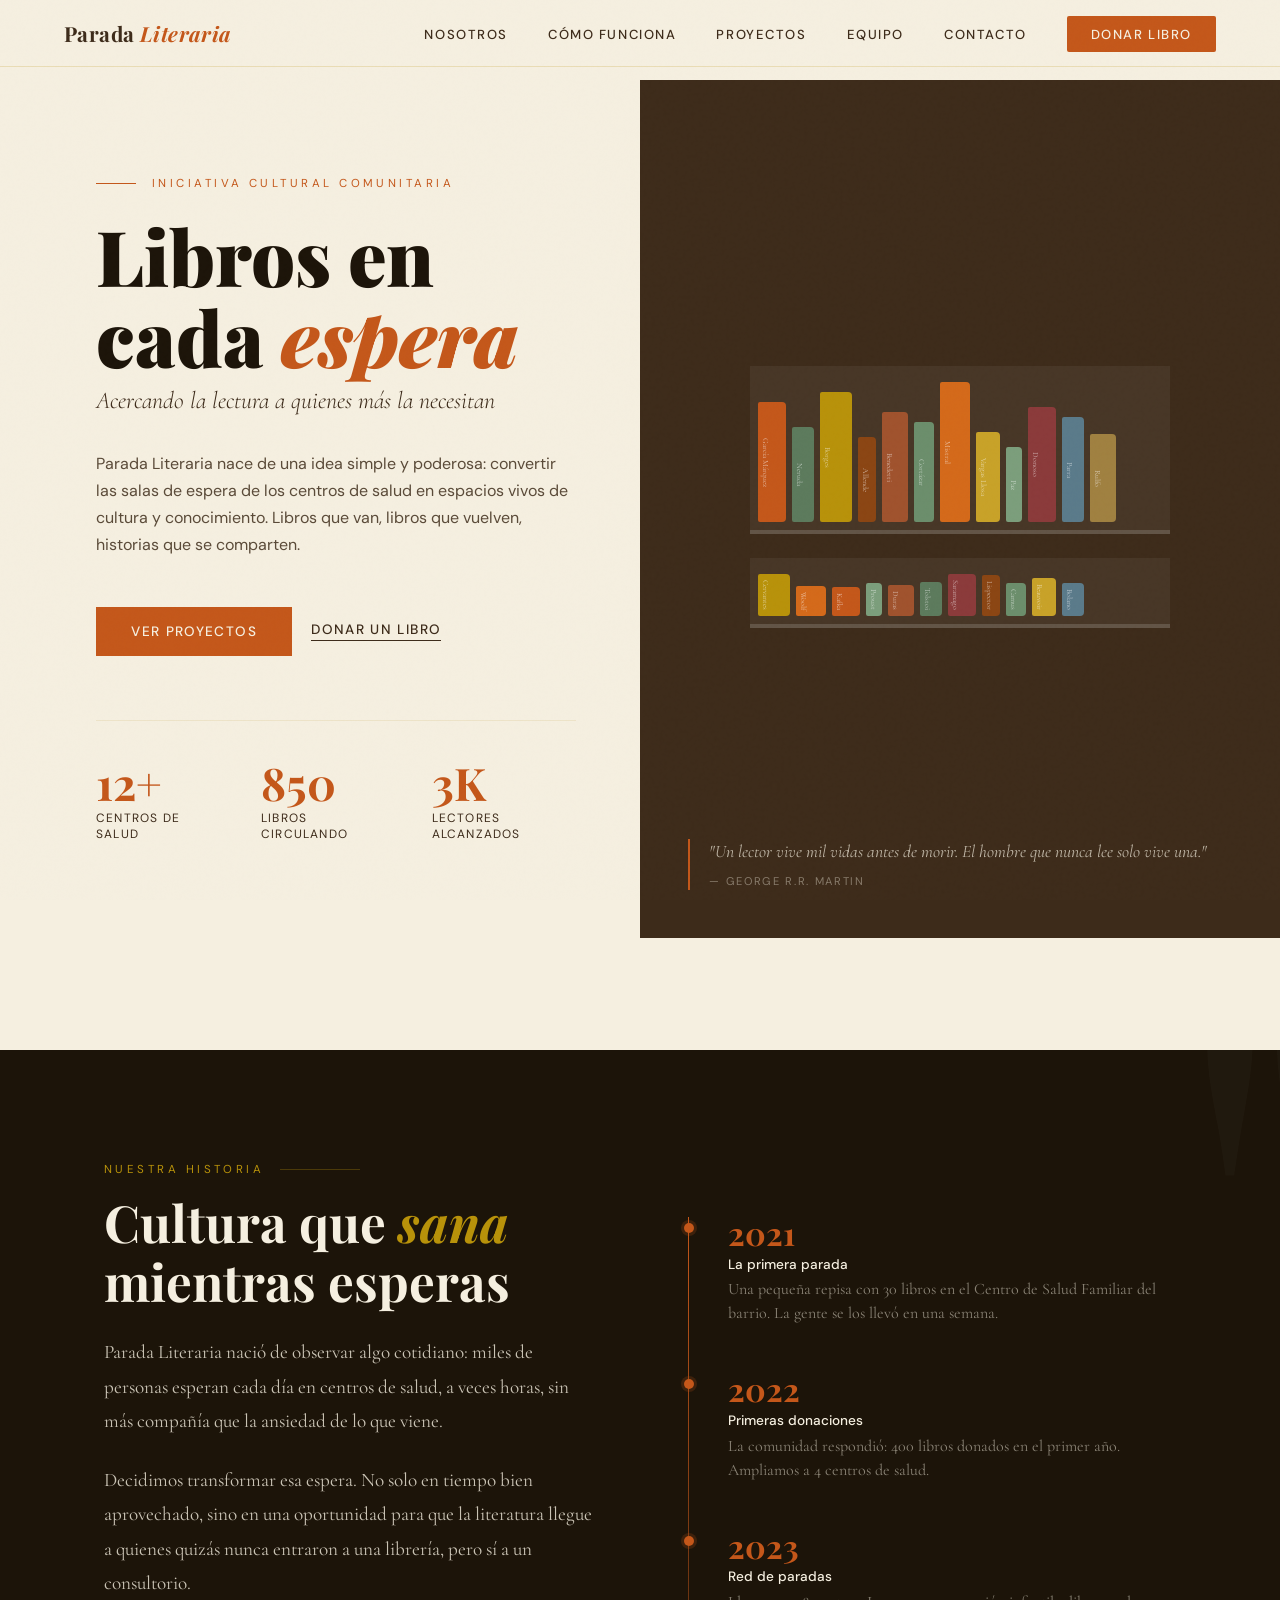
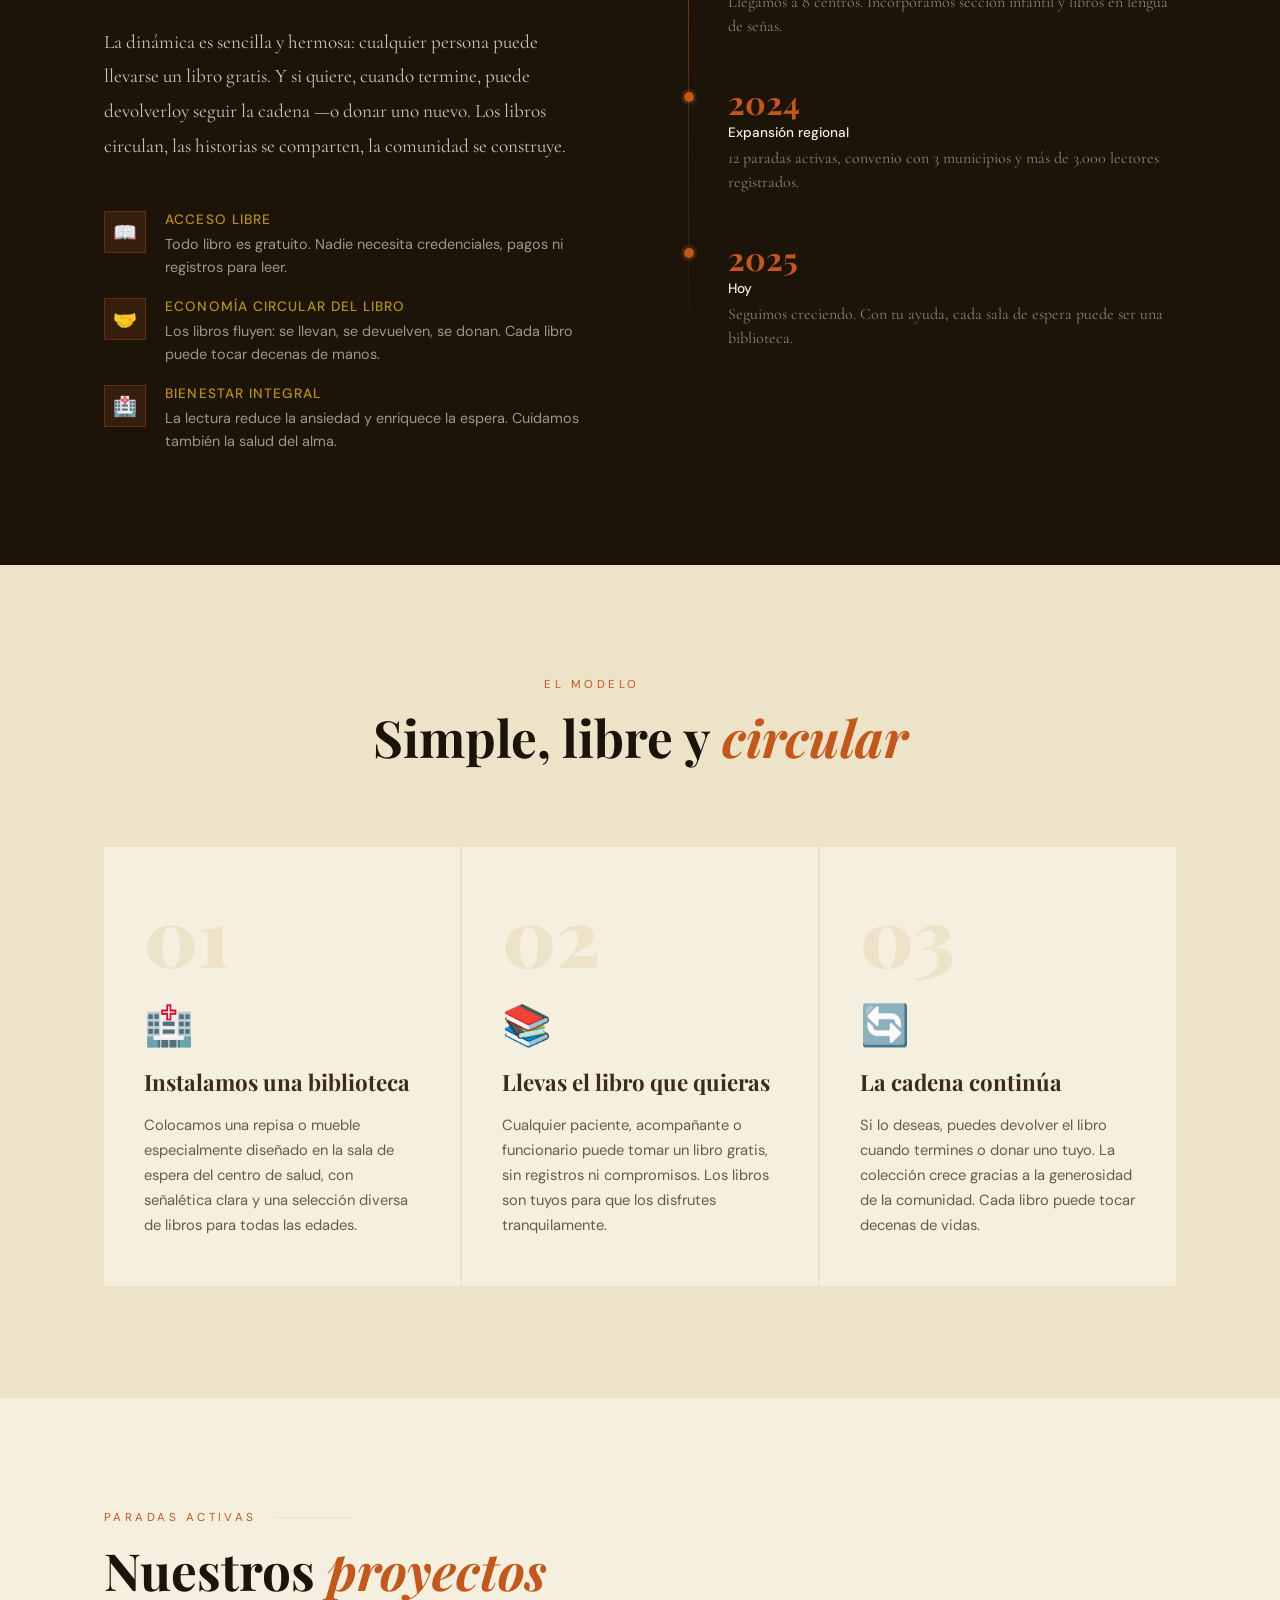
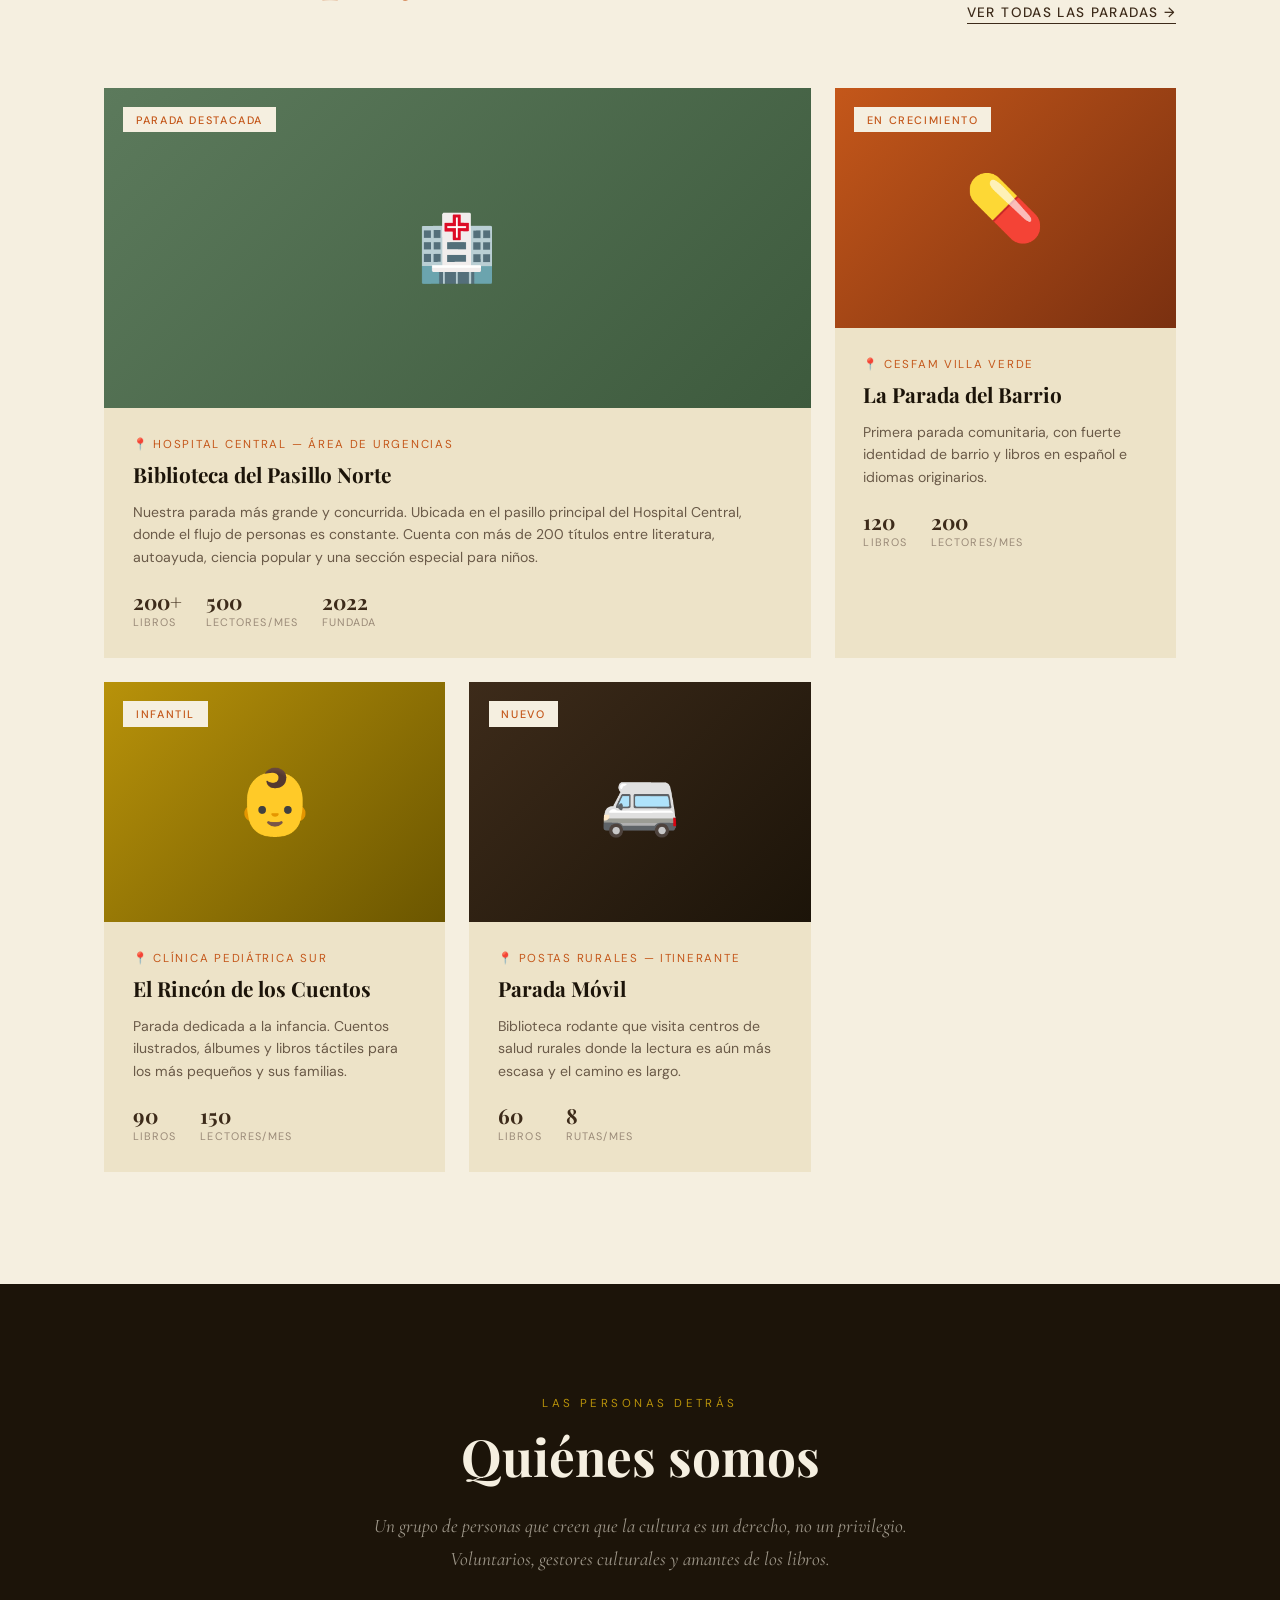
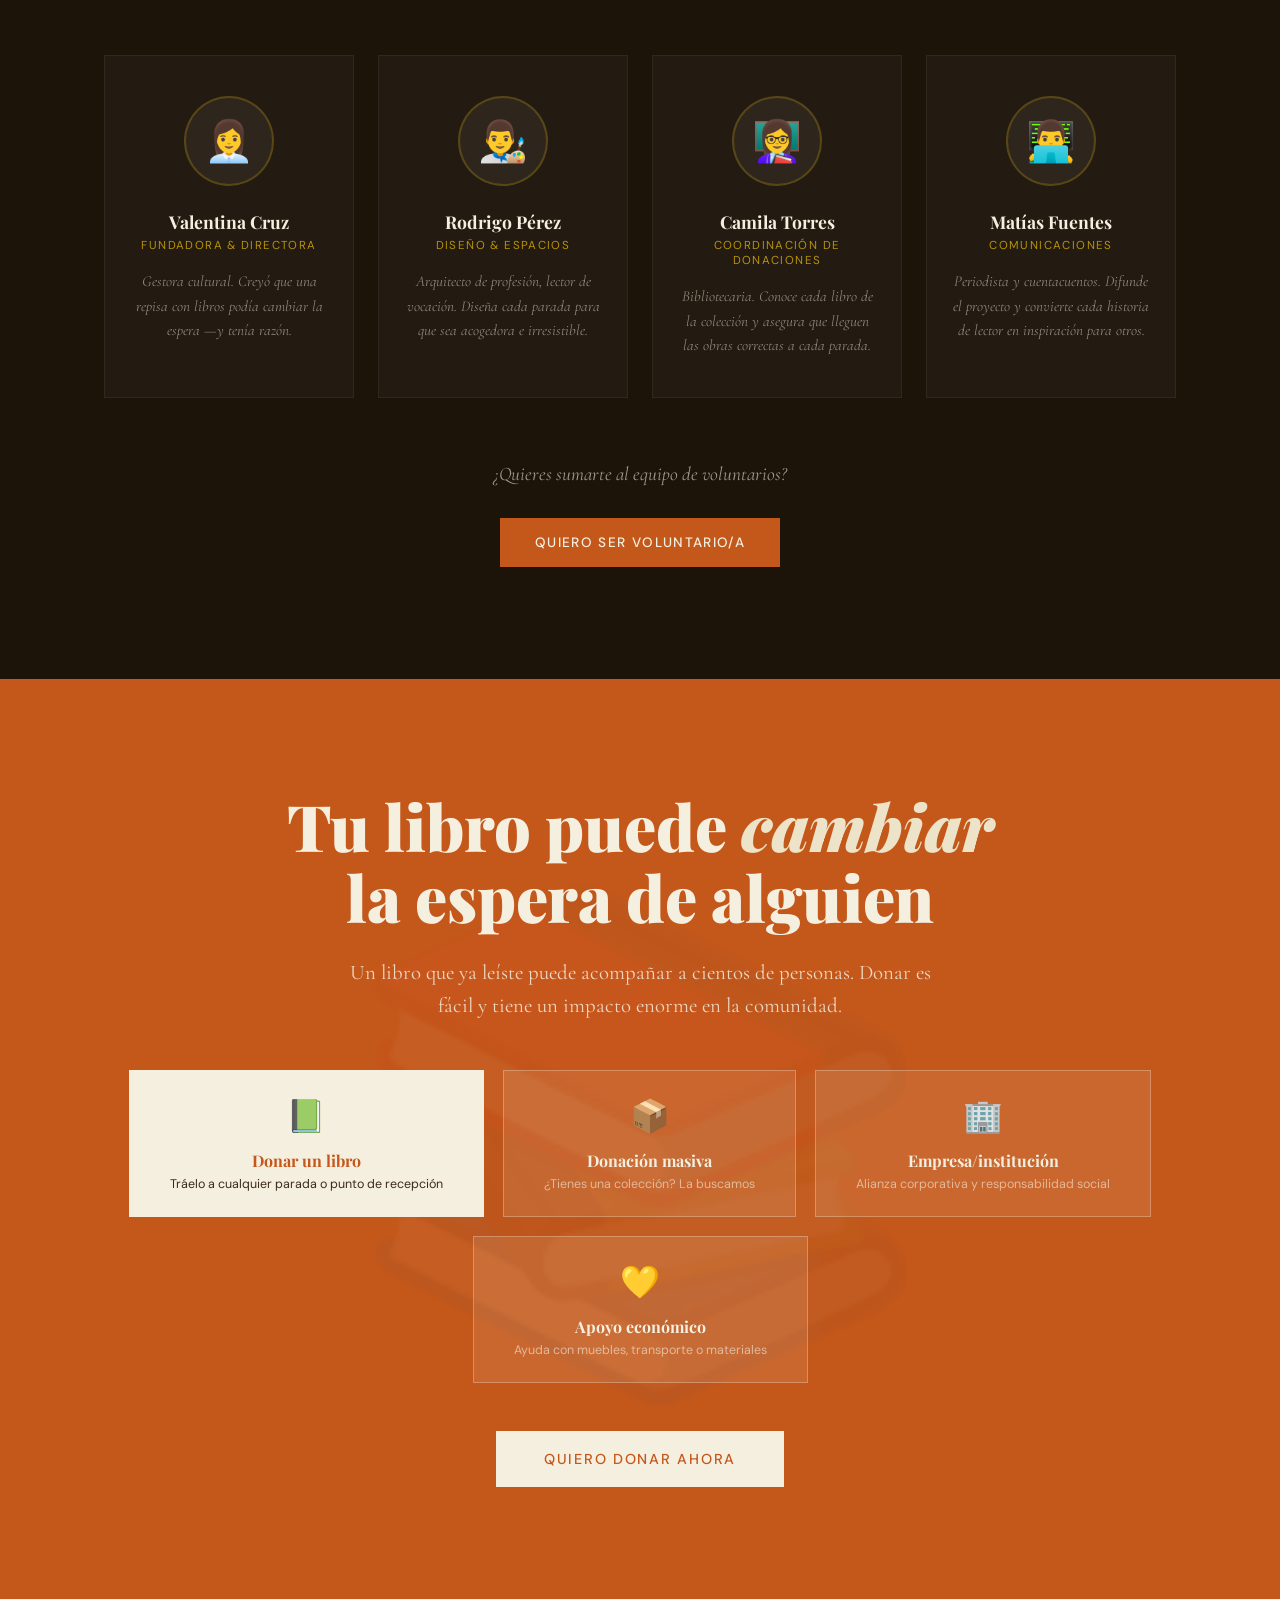
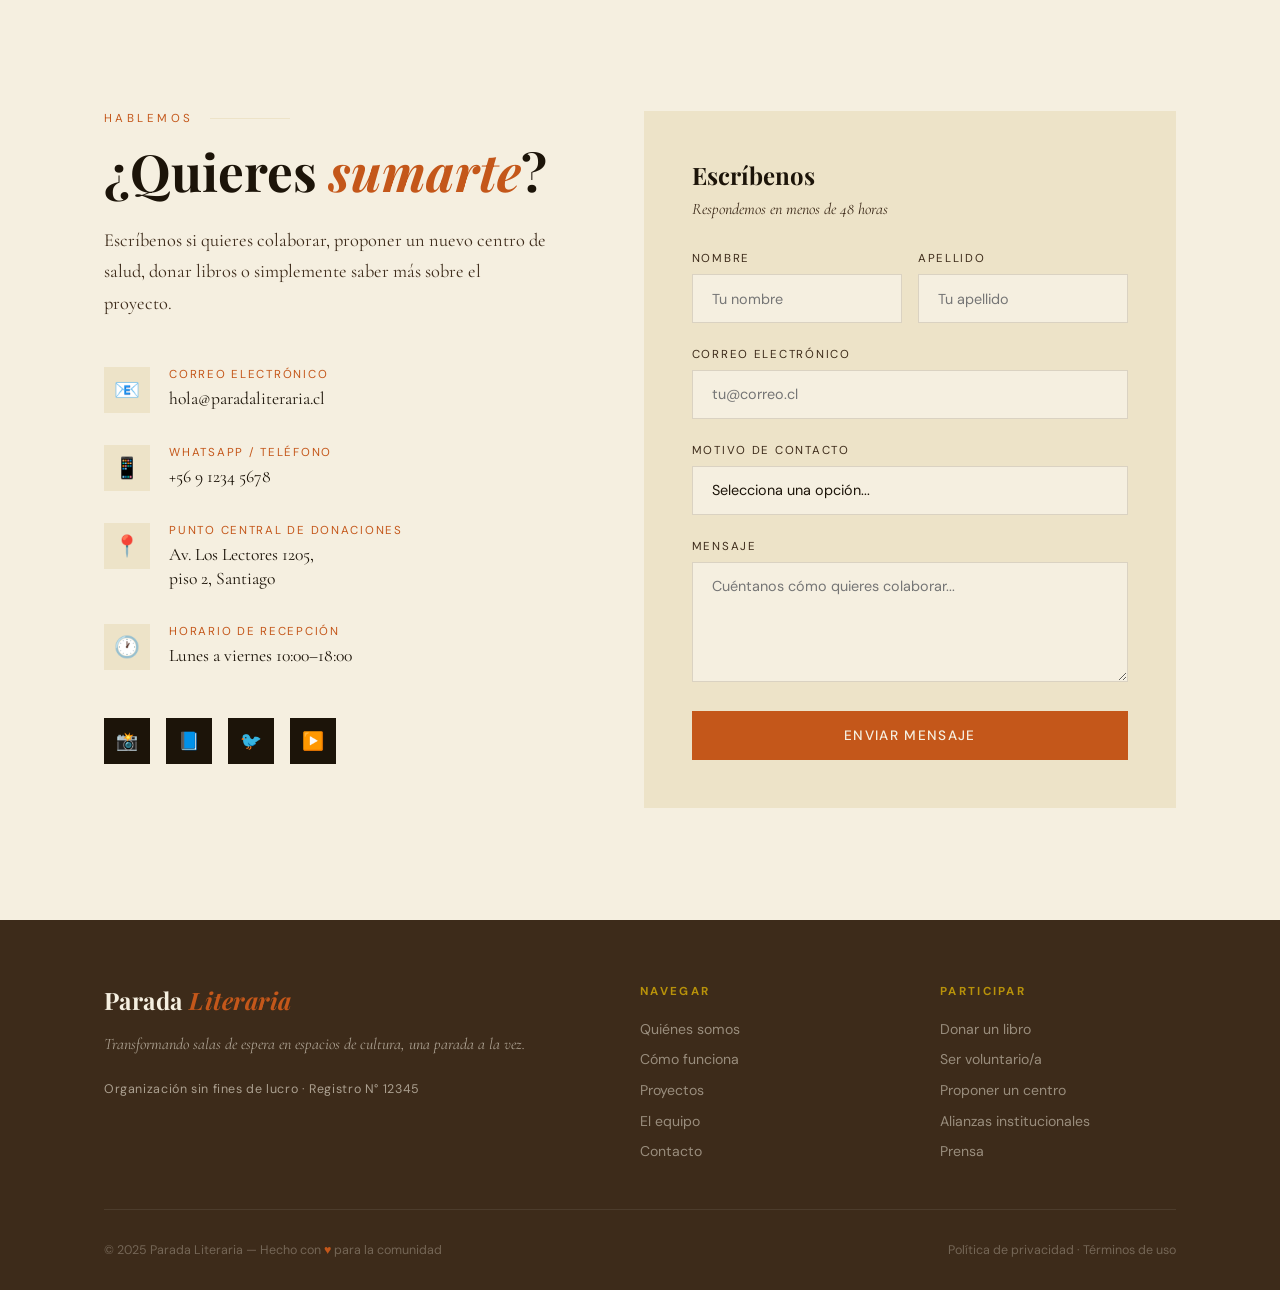
==== index.html @ a65ee432 "Subiendo mi página web" ====
<!DOCTYPE html>
<html lang="es">
<head>
<meta charset="UTF-8">
<meta name="viewport" content="width=device-width, initial-scale=1.0">
<title>Parada Literaria — Bibliotecas en Centros de Salud</title>
<link rel="preconnect" href="https://fonts.googleapis.com">
<link href="https://fonts.googleapis.com/css2?family=Playfair+Display:ital,wght@0,400;0,700;0,900;1,400;1,700&family=Cormorant+Garamond:ital,wght@0,300;0,400;0,600;1,300;1,400&family=DM+Sans:wght@300;400;500&display=swap" rel="stylesheet">
<style>
  :root {
    --cream: #F5EFE0;
    --parchment: #EDE3C8;
    --ink: #1C1409;
    --bark: #3D2B1A;
    --terracotta: #C4571A;
    --sage: #5C7A5C;
    --gold: #B8920A;
    --rust: #A0390F;
    --light-sage: #E8F0E8;
  }

  * { margin: 0; padding: 0; box-sizing: border-box; }

  html { scroll-behavior: smooth; }

  body {
    background: var(--cream);
    color: var(--ink);
    font-family: 'DM Sans', sans-serif;
    overflow-x: hidden;
  }

  /* ─── NOISE TEXTURE OVERLAY ─── */
  body::before {
    content: '';
    position: fixed;
    inset: 0;
    background-image: url("data:image/svg+xml,%3Csvg viewBox='0 0 256 256' xmlns='http://www.w3.org/2000/svg'%3E%3Cfilter id='noise'%3E%3CfeTurbulence type='fractalNoise' baseFrequency='0.9' numOctaves='4' stitchTiles='stitch'/%3E%3C/filter%3E%3Crect width='100%25' height='100%25' filter='url(%23noise)' opacity='0.04'/%3E%3C/svg%3E");
    pointer-events: none;
    z-index: 9999;
    opacity: 0.4;
  }

  /* ─── NAV ─── */
  nav {
    position: fixed;
    top: 0; left: 0; right: 0;
    z-index: 100;
    display: flex;
    justify-content: space-between;
    align-items: center;
    padding: 1.2rem 4rem;
    background: rgba(245, 239, 224, 0.92);
    backdrop-filter: blur(12px);
    border-bottom: 1px solid rgba(184, 146, 10, 0.2);
  }

  .nav-logo {
    font-family: 'Playfair Display', serif;
    font-size: 1.3rem;
    font-weight: 700;
    color: var(--bark);
    letter-spacing: 0.02em;
  }

  .nav-logo span {
    color: var(--terracotta);
    font-style: italic;
  }

  .nav-links {
    display: flex;
    gap: 2.5rem;
    list-style: none;
  }

  .nav-links a {
    font-family: 'DM Sans', sans-serif;
    font-size: 0.82rem;
    font-weight: 500;
    letter-spacing: 0.12em;
    text-transform: uppercase;
    color: var(--bark);
    text-decoration: none;
    transition: color 0.3s;
  }

  .nav-links a:hover { color: var(--terracotta); }

  .nav-cta {
    background: var(--terracotta);
    color: var(--cream) !important;
    padding: 0.6rem 1.5rem;
    border-radius: 2px;
    transition: background 0.3s !important;
  }

  .nav-cta:hover { background: var(--rust) !important; color: var(--cream) !important; }

  /* ─── HERO ─── */
  #hero {
    min-height: 100vh;
    display: grid;
    grid-template-columns: 1fr 1fr;
    padding-top: 80px;
    overflow: hidden;
  }

  .hero-left {
    display: flex;
    flex-direction: column;
    justify-content: center;
    padding: 6rem 4rem 6rem 6rem;
    position: relative;
  }

  .hero-eyebrow {
    font-family: 'DM Sans', sans-serif;
    font-size: 0.72rem;
    letter-spacing: 0.3em;
    text-transform: uppercase;
    color: var(--terracotta);
    margin-bottom: 1.5rem;
    display: flex;
    align-items: center;
    gap: 1rem;
  }

  .hero-eyebrow::before {
    content: '';
    width: 40px;
    height: 1px;
    background: var(--terracotta);
  }

  .hero-title {
    font-family: 'Playfair Display', serif;
    font-size: clamp(3.5rem, 6vw, 5.5rem);
    line-height: 1.05;
    font-weight: 900;
    color: var(--ink);
    margin-bottom: 0.5rem;
  }

  .hero-title em {
    font-style: italic;
    color: var(--terracotta);
  }

  .hero-subtitle {
    font-family: 'Cormorant Garamond', serif;
    font-size: 1.5rem;
    font-weight: 300;
    font-style: italic;
    color: var(--bark);
    margin-bottom: 2rem;
    line-height: 1.4;
  }

  .hero-desc {
    font-family: 'DM Sans', sans-serif;
    font-size: 1rem;
    line-height: 1.7;
    color: #5a4a38;
    max-width: 480px;
    margin-bottom: 3rem;
  }

  .hero-actions {
    display: flex;
    gap: 1.2rem;
    align-items: center;
  }

  .btn-primary {
    background: var(--terracotta);
    color: var(--cream);
    padding: 1rem 2.2rem;
    font-family: 'DM Sans', sans-serif;
    font-size: 0.85rem;
    font-weight: 500;
    letter-spacing: 0.1em;
    text-transform: uppercase;
    text-decoration: none;
    border: none;
    cursor: pointer;
    transition: all 0.3s;
    display: inline-block;
  }

  .btn-primary:hover {
    background: var(--rust);
    transform: translateY(-2px);
    box-shadow: 0 8px 24px rgba(160, 57, 15, 0.3);
  }

  .btn-secondary {
    color: var(--bark);
    font-family: 'DM Sans', sans-serif;
    font-size: 0.85rem;
    font-weight: 500;
    letter-spacing: 0.1em;
    text-transform: uppercase;
    text-decoration: none;
    border-bottom: 1px solid var(--bark);
    padding-bottom: 2px;
    transition: color 0.3s, border-color 0.3s;
  }

  .btn-secondary:hover { color: var(--terracotta); border-color: var(--terracotta); }

  .hero-stats {
    display: flex;
    gap: 3rem;
    margin-top: 4rem;
    padding-top: 2.5rem;
    border-top: 1px solid var(--parchment);
  }

  .stat-item { text-align: left; }

  .stat-number {
    font-family: 'Playfair Display', serif;
    font-size: 2.8rem;
    font-weight: 700;
    color: var(--terracotta);
    line-height: 1;
  }

  .stat-label {
    font-family: 'DM Sans', sans-serif;
    font-size: 0.75rem;
    letter-spacing: 0.1em;
    text-transform: uppercase;
    color: var(--bark);
    margin-top: 0.3rem;
  }

  .hero-right {
    background: var(--bark);
    position: relative;
    overflow: hidden;
    display: flex;
    align-items: center;
    justify-content: center;
  }

  .hero-visual {
    position: relative;
    width: 100%;
    height: 100%;
    display: flex;
    align-items: center;
    justify-content: center;
  }

  /* Decorative bookshelf illustration */
  .bookshelf-art {
    width: 80%;
    max-width: 420px;
    position: relative;
  }

  .shelf {
    background: rgba(255,255,255,0.05);
    border-bottom: 4px solid rgba(255,255,255,0.15);
    padding: 1rem 0.5rem 0.5rem;
    display: flex;
    gap: 6px;
    margin-bottom: 1.5rem;
    align-items: flex-end;
  }

  .book {
    border-radius: 2px 4px 4px 2px;
    display: flex;
    align-items: flex-end;
    justify-content: center;
    font-family: 'Cormorant Garamond', serif;
    font-size: 0.5rem;
    color: rgba(255,255,255,0.6);
    writing-mode: vertical-rl;
    text-orientation: mixed;
    padding: 6px 3px;
    cursor: default;
    transition: transform 0.3s;
  }

  .book:hover { transform: translateY(-8px); }

  .book.b1 { width: 28px; height: 120px; background: #C4571A; }
  .book.b2 { width: 22px; height: 95px; background: #5C7A5C; }
  .book.b3 { width: 32px; height: 130px; background: #B8920A; }
  .book.b4 { width: 18px; height: 85px; background: #8B4513; }
  .book.b5 { width: 26px; height: 110px; background: #A0522D; }
  .book.b6 { width: 20px; height: 100px; background: #6B8E6B; }
  .book.b7 { width: 30px; height: 140px; background: #D4691A; }
  .book.b8 { width: 24px; height: 90px; background: #C8A228; }
  .book.b9 { width: 16px; height: 75px; background: #7B9E7B; }
  .book.b10 { width: 28px; height: 115px; background: #8B3A3A; }
  .book.b11 { width: 22px; height: 105px; background: #5A7A8A; }
  .book.b12 { width: 26px; height: 88px; background: #A08040; }

  .shelf2 .book { height: calc(var(--h) * 0.85); }

  .hero-quote {
    position: absolute;
    bottom: 3rem;
    left: 3rem;
    right: 3rem;
    font-family: 'Cormorant Garamond', serif;
    font-size: 1.1rem;
    font-style: italic;
    color: rgba(245, 239, 224, 0.7);
    line-height: 1.5;
    border-left: 2px solid var(--terracotta);
    padding-left: 1.2rem;
  }

  .hero-quote cite {
    display: block;
    font-style: normal;
    font-family: 'DM Sans', sans-serif;
    font-size: 0.7rem;
    letter-spacing: 0.15em;
    text-transform: uppercase;
    color: rgba(245, 239, 224, 0.4);
    margin-top: 0.5rem;
  }

  /* ─── SECTION COMMON ─── */
  section { padding: 7rem 0; }

  .container {
    max-width: 1200px;
    margin: 0 auto;
    padding: 0 4rem;
  }

  .section-eyebrow {
    font-family: 'DM Sans', sans-serif;
    font-size: 0.72rem;
    letter-spacing: 0.3em;
    text-transform: uppercase;
    color: var(--terracotta);
    margin-bottom: 1rem;
    display: flex;
    align-items: center;
    gap: 1rem;
  }

  .section-eyebrow::after {
    content: '';
    flex: 1;
    height: 1px;
    background: var(--parchment);
    max-width: 80px;
  }

  .section-title {
    font-family: 'Playfair Display', serif;
    font-size: clamp(2.2rem, 4vw, 3.5rem);
    font-weight: 700;
    line-height: 1.15;
    color: var(--ink);
    margin-bottom: 1.5rem;
  }

  .section-title em { font-style: italic; color: var(--terracotta); }

  /* ─── ABOUT ─── */
  #nosotros {
    background: var(--ink);
    color: var(--cream);
    position: relative;
    overflow: hidden;
  }

  #nosotros::before {
    content: '"';
    font-family: 'Playfair Display', serif;
    font-size: 40rem;
    color: rgba(255,255,255,0.02);
    position: absolute;
    top: -10rem;
    right: -5rem;
    line-height: 1;
    pointer-events: none;
  }

  .about-grid {
    display: grid;
    grid-template-columns: 1fr 1fr;
    gap: 6rem;
    align-items: center;
  }

  .about-text .section-eyebrow { color: var(--gold); }
  .about-text .section-eyebrow::after { background: rgba(184,146,10,0.3); }

  .about-text .section-title { color: var(--cream); }
  .about-text .section-title em { color: var(--gold); }

  .about-body {
    font-family: 'Cormorant Garamond', serif;
    font-size: 1.2rem;
    line-height: 1.8;
    color: rgba(245, 239, 224, 0.8);
    margin-bottom: 1.5rem;
  }

  .about-values {
    margin-top: 3rem;
    display: flex;
    flex-direction: column;
    gap: 1.2rem;
  }

  .value-item {
    display: flex;
    align-items: flex-start;
    gap: 1.2rem;
  }

  .value-icon {
    width: 42px;
    height: 42px;
    background: rgba(196, 87, 26, 0.15);
    border: 1px solid rgba(196, 87, 26, 0.3);
    display: flex;
    align-items: center;
    justify-content: center;
    flex-shrink: 0;
    font-size: 1.2rem;
  }

  .value-text strong {
    display: block;
    font-family: 'DM Sans', sans-serif;
    font-size: 0.85rem;
    font-weight: 500;
    letter-spacing: 0.08em;
    text-transform: uppercase;
    color: var(--gold);
    margin-bottom: 0.3rem;
  }

  .value-text p {
    font-family: 'DM Sans', sans-serif;
    font-size: 0.9rem;
    line-height: 1.6;
    color: rgba(245, 239, 224, 0.6);
  }

  .about-visual {
    position: relative;
  }

  .timeline {
    position: relative;
    padding-left: 2.5rem;
  }

  .timeline::before {
    content: '';
    position: absolute;
    left: 0;
    top: 0;
    bottom: 0;
    width: 1px;
    background: linear-gradient(to bottom, var(--terracotta), transparent);
  }

  .timeline-item {
    position: relative;
    margin-bottom: 3rem;
    opacity: 0;
    transform: translateX(20px);
    animation: slideIn 0.6s forwards;
  }

  .timeline-item:nth-child(1) { animation-delay: 0.1s; }
  .timeline-item:nth-child(2) { animation-delay: 0.3s; }
  .timeline-item:nth-child(3) { animation-delay: 0.5s; }
  .timeline-item:nth-child(4) { animation-delay: 0.7s; }

  @keyframes slideIn {
    to { opacity: 1; transform: translateX(0); }
  }

  .timeline-item::before {
    content: '';
    position: absolute;
    left: -2.75rem;
    top: 6px;
    width: 10px;
    height: 10px;
    background: var(--terracotta);
    border-radius: 50%;
    box-shadow: 0 0 0 3px rgba(196, 87, 26, 0.2);
  }

  .timeline-year {
    font-family: 'Playfair Display', serif;
    font-size: 2rem;
    font-weight: 700;
    color: var(--terracotta);
    line-height: 1;
    margin-bottom: 0.4rem;
  }

  .timeline-event {
    font-family: 'DM Sans', sans-serif;
    font-size: 0.85rem;
    font-weight: 500;
    color: var(--cream);
    margin-bottom: 0.3rem;
  }

  .timeline-desc {
    font-family: 'Cormorant Garamond', serif;
    font-size: 1rem;
    color: rgba(245, 239, 224, 0.5);
    line-height: 1.5;
  }

  /* ─── COMO FUNCIONA ─── */
  #como-funciona {
    background: var(--parchment);
  }

  .how-header {
    text-align: center;
    margin-bottom: 5rem;
  }

  .how-grid {
    display: grid;
    grid-template-columns: repeat(3, 1fr);
    gap: 2px;
  }

  .how-card {
    background: var(--cream);
    padding: 3rem 2.5rem;
    position: relative;
    overflow: hidden;
    transition: transform 0.3s, box-shadow 0.3s;
  }

  .how-card:hover {
    transform: translateY(-6px);
    box-shadow: 0 20px 48px rgba(28, 20, 9, 0.12);
    z-index: 1;
  }

  .how-card::before {
    content: '';
    position: absolute;
    top: 0; left: 0; right: 0;
    height: 3px;
    background: var(--terracotta);
    transform: scaleX(0);
    transition: transform 0.3s;
  }

  .how-card:hover::before { transform: scaleX(1); }

  .how-number {
    font-family: 'Playfair Display', serif;
    font-size: 5rem;
    font-weight: 900;
    color: var(--parchment);
    line-height: 1;
    margin-bottom: 1.5rem;
  }

  .how-icon {
    font-size: 2.5rem;
    margin-bottom: 1rem;
  }

  .how-title {
    font-family: 'Playfair Display', serif;
    font-size: 1.4rem;
    font-weight: 700;
    color: var(--bark);
    margin-bottom: 1rem;
  }

  .how-desc {
    font-family: 'DM Sans', sans-serif;
    font-size: 0.92rem;
    line-height: 1.7;
    color: #6a5a48;
  }

  /* ─── PROYECTOS ─── */
  #proyectos {
    background: var(--cream);
  }

  .projects-header {
    display: flex;
    justify-content: space-between;
    align-items: flex-end;
    margin-bottom: 4rem;
  }

  .projects-grid {
    display: grid;
    grid-template-columns: repeat(3, 1fr);
    gap: 1.5rem;
  }

  .project-card {
    background: var(--parchment);
    overflow: hidden;
    position: relative;
    transition: transform 0.3s;
  }

  .project-card:hover { transform: translateY(-4px); }

  .project-card.featured {
    grid-column: span 2;
  }

  .project-img {
    height: 240px;
    position: relative;
    overflow: hidden;
    display: flex;
    align-items: center;
    justify-content: center;
    font-size: 4rem;
  }

  .project-card.featured .project-img { height: 320px; }

  .project-img.img-hospital { background: linear-gradient(135deg, #5C7A5C 0%, #3D5A3D 100%); }
  .project-img.img-clinic { background: linear-gradient(135deg, #C4571A 0%, #7A3010 100%); }
  .project-img.img-pediatric { background: linear-gradient(135deg, #B8920A 0%, #6B5600 100%); }
  .project-img.img-mobile { background: linear-gradient(135deg, #3D2B1A 0%, #1C1409 100%); }

  .project-badge {
    position: absolute;
    top: 1.2rem;
    left: 1.2rem;
    background: var(--cream);
    color: var(--terracotta);
    font-family: 'DM Sans', sans-serif;
    font-size: 0.68rem;
    font-weight: 500;
    letter-spacing: 0.15em;
    text-transform: uppercase;
    padding: 0.35rem 0.8rem;
  }

  .project-body {
    padding: 1.8rem;
  }

  .project-location {
    font-family: 'DM Sans', sans-serif;
    font-size: 0.72rem;
    letter-spacing: 0.15em;
    text-transform: uppercase;
    color: var(--terracotta);
    margin-bottom: 0.5rem;
  }

  .project-name {
    font-family: 'Playfair Display', serif;
    font-size: 1.3rem;
    font-weight: 700;
    color: var(--ink);
    margin-bottom: 0.8rem;
  }

  .project-desc {
    font-family: 'DM Sans', sans-serif;
    font-size: 0.88rem;
    line-height: 1.6;
    color: #6a5a48;
    margin-bottom: 1.2rem;
  }

  .project-meta {
    display: flex;
    gap: 1.5rem;
  }

  .meta-item {
    text-align: left;
  }

  .meta-value {
    font-family: 'Playfair Display', serif;
    font-size: 1.3rem;
    font-weight: 700;
    color: var(--bark);
  }

  .meta-label {
    font-family: 'DM Sans', sans-serif;
    font-size: 0.68rem;
    letter-spacing: 0.1em;
    text-transform: uppercase;
    color: #9a8a78;
  }

  /* ─── EQUIPO ─── */
  #equipo {
    background: var(--ink);
    color: var(--cream);
  }

  .team-header {
    text-align: center;
    margin-bottom: 5rem;
  }

  .team-header .section-title { color: var(--cream); }
  .team-header .section-eyebrow { color: var(--gold); justify-content: center; }
  .team-header .section-eyebrow::after { display: none; }

  .team-grid {
    display: grid;
    grid-template-columns: repeat(4, 1fr);
    gap: 1.5rem;
  }

  .team-card {
    text-align: center;
    padding: 2.5rem 1.5rem;
    background: rgba(255,255,255,0.03);
    border: 1px solid rgba(255,255,255,0.06);
    transition: all 0.3s;
    position: relative;
    overflow: hidden;
  }

  .team-card:hover {
    background: rgba(196, 87, 26, 0.08);
    border-color: rgba(196, 87, 26, 0.3);
    transform: translateY(-4px);
  }

  .team-avatar {
    width: 90px;
    height: 90px;
    border-radius: 50%;
    margin: 0 auto 1.5rem;
    display: flex;
    align-items: center;
    justify-content: center;
    font-size: 2.5rem;
    background: rgba(255,255,255,0.05);
    border: 2px solid rgba(184, 146, 10, 0.3);
  }

  .team-name {
    font-family: 'Playfair Display', serif;
    font-size: 1.1rem;
    font-weight: 700;
    color: var(--cream);
    margin-bottom: 0.3rem;
  }

  .team-role {
    font-family: 'DM Sans', sans-serif;
    font-size: 0.72rem;
    letter-spacing: 0.12em;
    text-transform: uppercase;
    color: var(--gold);
    margin-bottom: 1rem;
  }

  .team-bio {
    font-family: 'Cormorant Garamond', serif;
    font-size: 0.95rem;
    line-height: 1.6;
    color: rgba(245, 239, 224, 0.5);
    font-style: italic;
  }

  /* ─── DONAR ─── */
  #donar {
    background: var(--terracotta);
    color: var(--cream);
    text-align: center;
    position: relative;
    overflow: hidden;
  }

  #donar::before {
    content: '📚';
    font-size: 30rem;
    position: absolute;
    top: 50%;
    left: 50%;
    transform: translate(-50%, -50%);
    opacity: 0.04;
    pointer-events: none;
  }

  .donate-title {
    font-family: 'Playfair Display', serif;
    font-size: clamp(2.5rem, 5vw, 4.5rem);
    font-weight: 900;
    line-height: 1.1;
    color: var(--cream);
    margin-bottom: 1.5rem;
  }

  .donate-title em { font-style: italic; color: var(--parchment); }

  .donate-desc {
    font-family: 'Cormorant Garamond', serif;
    font-size: 1.3rem;
    color: rgba(245, 239, 224, 0.85);
    max-width: 600px;
    margin: 0 auto 3rem;
    line-height: 1.6;
  }

  .donate-options {
    display: flex;
    gap: 1.2rem;
    justify-content: center;
    flex-wrap: wrap;
    margin-bottom: 3rem;
  }

  .donate-option {
    background: rgba(245, 239, 224, 0.1);
    border: 1px solid rgba(245, 239, 224, 0.3);
    padding: 1.5rem 2.5rem;
    text-align: center;
    cursor: pointer;
    transition: all 0.3s;
    min-width: 160px;
  }

  .donate-option:hover, .donate-option.active {
    background: var(--cream);
    border-color: var(--cream);
  }

  .donate-option:hover .opt-title,
  .donate-option.active .opt-title { color: var(--terracotta); }

  .donate-option:hover .opt-desc,
  .donate-option.active .opt-desc { color: var(--bark); }

  .opt-icon { font-size: 2rem; margin-bottom: 0.8rem; }

  .opt-title {
    font-family: 'Playfair Display', serif;
    font-size: 1rem;
    font-weight: 700;
    color: var(--cream);
    margin-bottom: 0.3rem;
    transition: color 0.3s;
  }

  .opt-desc {
    font-family: 'DM Sans', sans-serif;
    font-size: 0.78rem;
    color: rgba(245, 239, 224, 0.6);
    transition: color 0.3s;
  }

  .btn-donate {
    background: var(--cream);
    color: var(--terracotta);
    padding: 1.2rem 3rem;
    font-family: 'DM Sans', sans-serif;
    font-size: 0.9rem;
    font-weight: 500;
    letter-spacing: 0.12em;
    text-transform: uppercase;
    text-decoration: none;
    display: inline-block;
    transition: all 0.3s;
  }

  .btn-donate:hover {
    background: var(--ink);
    color: var(--cream);
    transform: translateY(-2px);
    box-shadow: 0 8px 30px rgba(28, 20, 9, 0.3);
  }

  /* ─── CONTACTO ─── */
  #contacto {
    background: var(--cream);
  }

  .contact-grid {
    display: grid;
    grid-template-columns: 1fr 1.2fr;
    gap: 6rem;
    align-items: start;
  }

  .contact-info .section-eyebrow { color: var(--terracotta); }

  .contact-item {
    display: flex;
    gap: 1.2rem;
    align-items: flex-start;
    margin-bottom: 2rem;
  }

  .contact-icon {
    width: 46px;
    height: 46px;
    background: var(--parchment);
    display: flex;
    align-items: center;
    justify-content: center;
    font-size: 1.3rem;
    flex-shrink: 0;
  }

  .contact-label {
    font-family: 'DM Sans', sans-serif;
    font-size: 0.72rem;
    letter-spacing: 0.15em;
    text-transform: uppercase;
    color: var(--terracotta);
    margin-bottom: 0.3rem;
  }

  .contact-value {
    font-family: 'Cormorant Garamond', serif;
    font-size: 1.1rem;
    color: var(--ink);
    line-height: 1.4;
  }

  .contact-social {
    display: flex;
    gap: 1rem;
    margin-top: 3rem;
  }

  .social-btn {
    width: 46px;
    height: 46px;
    background: var(--ink);
    color: var(--cream);
    display: flex;
    align-items: center;
    justify-content: center;
    font-size: 1.1rem;
    text-decoration: none;
    transition: background 0.3s;
  }

  .social-btn:hover { background: var(--terracotta); }

  .contact-form {
    background: var(--parchment);
    padding: 3rem;
  }

  .form-title {
    font-family: 'Playfair Display', serif;
    font-size: 1.5rem;
    font-weight: 700;
    color: var(--ink);
    margin-bottom: 0.5rem;
  }

  .form-subtitle {
    font-family: 'Cormorant Garamond', serif;
    font-style: italic;
    font-size: 1rem;
    color: var(--bark);
    margin-bottom: 2rem;
  }

  .form-group {
    margin-bottom: 1.5rem;
  }

  .form-group label {
    display: block;
    font-family: 'DM Sans', sans-serif;
    font-size: 0.72rem;
    letter-spacing: 0.15em;
    text-transform: uppercase;
    color: var(--bark);
    margin-bottom: 0.5rem;
  }

  .form-group input,
  .form-group textarea,
  .form-group select {
    width: 100%;
    padding: 0.9rem 1.2rem;
    background: var(--cream);
    border: 1px solid rgba(61, 43, 26, 0.15);
    font-family: 'DM Sans', sans-serif;
    font-size: 0.9rem;
    color: var(--ink);
    outline: none;
    transition: border-color 0.3s;
    appearance: none;
  }

  .form-group input:focus,
  .form-group textarea:focus,
  .form-group select:focus {
    border-color: var(--terracotta);
  }

  .form-group textarea { resize: vertical; min-height: 120px; }

  .form-row {
    display: grid;
    grid-template-columns: 1fr 1fr;
    gap: 1rem;
  }

  /* ─── FOOTER ─── */
  footer {
    background: var(--bark);
    color: rgba(245, 239, 224, 0.6);
    padding: 4rem 0 2rem;
  }

  .footer-grid {
    display: grid;
    grid-template-columns: 2fr 1fr 1fr;
    gap: 4rem;
    margin-bottom: 3rem;
  }

  .footer-brand .nav-logo {
    font-size: 1.5rem;
    margin-bottom: 1rem;
    display: block;
    color: var(--cream);
  }

  .footer-tagline {
    font-family: 'Cormorant Garamond', serif;
    font-style: italic;
    font-size: 1rem;
    line-height: 1.6;
    margin-bottom: 1.5rem;
  }

  .footer-col h4 {
    font-family: 'DM Sans', sans-serif;
    font-size: 0.72rem;
    letter-spacing: 0.2em;
    text-transform: uppercase;
    color: var(--gold);
    margin-bottom: 1.2rem;
  }

  .footer-links {
    list-style: none;
    display: flex;
    flex-direction: column;
    gap: 0.6rem;
  }

  .footer-links a {
    color: rgba(245, 239, 224, 0.5);
    text-decoration: none;
    font-family: 'DM Sans', sans-serif;
    font-size: 0.88rem;
    transition: color 0.3s;
  }

  .footer-links a:hover { color: var(--cream); }

  .footer-bottom {
    border-top: 1px solid rgba(255,255,255,0.08);
    padding-top: 2rem;
    display: flex;
    justify-content: space-between;
    align-items: center;
  }

  .footer-copy {
    font-family: 'DM Sans', sans-serif;
    font-size: 0.78rem;
    color: rgba(245, 239, 224, 0.3);
  }

  .footer-heart { color: var(--terracotta); }

  /* ─── ANIMATIONS ─── */
  .fade-up {
    opacity: 0;
    transform: translateY(30px);
    transition: opacity 0.8s ease, transform 0.8s ease;
  }

  .fade-up.visible {
    opacity: 1;
    transform: translateY(0);
  }

  /* ─── RESPONSIVE ─── */
  @media (max-width: 900px) {
    nav { padding: 1rem 2rem; }
    .nav-links { display: none; }
    #hero { grid-template-columns: 1fr; }
    .hero-right { height: 50vh; }
    .hero-left { padding: 4rem 2rem; }
    .about-grid, .contact-grid { grid-template-columns: 1fr; gap: 3rem; }
    .how-grid { grid-template-columns: 1fr; gap: 2px; }
    .projects-grid { grid-template-columns: 1fr; }
    .project-card.featured { grid-column: span 1; }
    .team-grid { grid-template-columns: repeat(2, 1fr); }
    .footer-grid { grid-template-columns: 1fr; gap: 2rem; }
    .container { padding: 0 2rem; }
    .form-row { grid-template-columns: 1fr; }
  }
</style>
</head>
<body>

<!-- ─── NAV ─── -->
<nav>
  <div class="nav-logo">Parada <span>Literaria</span></div>
  <ul class="nav-links">
    <li><a href="#nosotros">Nosotros</a></li>
    <li><a href="#como-funciona">Cómo funciona</a></li>
    <li><a href="#proyectos">Proyectos</a></li>
    <li><a href="#equipo">Equipo</a></li>
    <li><a href="#contacto">Contacto</a></li>
    <li><a href="#donar" class="nav-cta">Donar libro</a></li>
  </ul>
</nav>

<!-- ─── HERO ─── -->
<section id="hero">
  <div class="hero-left">
    <div class="hero-eyebrow">Iniciativa Cultural Comunitaria</div>
    <h1 class="hero-title">
      Libros en<br>cada <em>espera</em>
    </h1>
    <p class="hero-subtitle">Acercando la lectura a quienes más la necesitan</p>
    <p class="hero-desc">
      Parada Literaria nace de una idea simple y poderosa: convertir las salas de espera de los centros de salud en espacios vivos de cultura y conocimiento. Libros que van, libros que vuelven, historias que se comparten.
    </p>
    <div class="hero-actions">
      <a href="#proyectos" class="btn-primary">Ver proyectos</a>
      <a href="#donar" class="btn-secondary">Donar un libro</a>
    </div>
    <div class="hero-stats">
      <div class="stat-item">
        <div class="stat-number">12+</div>
        <div class="stat-label">Centros de salud</div>
      </div>
      <div class="stat-item">
        <div class="stat-number">850</div>
        <div class="stat-label">Libros circulando</div>
      </div>
      <div class="stat-item">
        <div class="stat-number">3K</div>
        <div class="stat-label">Lectores alcanzados</div>
      </div>
    </div>
  </div>

  <div class="hero-right">
    <div class="hero-visual">
      <div class="bookshelf-art">
        <div class="shelf">
          <div class="book b1">García Márquez</div>
          <div class="book b2">Neruda</div>
          <div class="book b3">Borges</div>
          <div class="book b4">Allende</div>
          <div class="book b5">Benedetti</div>
          <div class="book b6">Cortázar</div>
          <div class="book b7">Mistral</div>
          <div class="book b8">Vargas Llosa</div>
          <div class="book b9">Paz</div>
          <div class="book b10">Donoso</div>
          <div class="book b11">Parra</div>
          <div class="book b12">Rulfo</div>
        </div>
        <div class="shelf shelf2">
          <div class="book b3">Cervantes</div>
          <div class="book b7">Woolf</div>
          <div class="book b1">Kafka</div>
          <div class="book b9">Proust</div>
          <div class="book b5">Duras</div>
          <div class="book b2">Tolstoi</div>
          <div class="book b10">Saramago</div>
          <div class="book b4">Lispector</div>
          <div class="book b6">Camus</div>
          <div class="book b8">Beauvoir</div>
          <div class="book b11">Bolano</div>
        </div>
      </div>
      <div class="hero-quote">
        "Un lector vive mil vidas antes de morir. El hombre que nunca lee solo vive una."
        <cite>— George R.R. Martin</cite>
      </div>
    </div>
  </div>
</section>

<!-- ─── NOSOTROS ─── -->
<section id="nosotros">
  <div class="container">
    <div class="about-grid">
      <div class="about-text fade-up">
        <div class="section-eyebrow">Nuestra historia</div>
        <h2 class="section-title">Cultura que <em>sana</em> mientras esperas</h2>
        <p class="about-body">
          Parada Literaria nació de observar algo cotidiano: miles de personas esperan cada día en centros de salud, a veces horas, sin más compañía que la ansiedad de lo que viene.
        </p>
        <p class="about-body">
          Decidimos transformar esa espera. No solo en tiempo bien aprovechado, sino en una oportunidad para que la literatura llegue a quienes quizás nunca entraron a una librería, pero sí a un consultorio.
        </p>
        <p class="about-body">
          La dinámica es sencilla y hermosa: cualquier persona puede llevarse un libro gratis. Y si quiere, cuando termine, puede devolverloy seguir la cadena —o donar uno nuevo. Los libros circulan, las historias se comparten, la comunidad se construye.
        </p>
        <div class="about-values">
          <div class="value-item">
            <div class="value-icon">📖</div>
            <div class="value-text">
              <strong>Acceso libre</strong>
              <p>Todo libro es gratuito. Nadie necesita credenciales, pagos ni registros para leer.</p>
            </div>
          </div>
          <div class="value-item">
            <div class="value-icon">🤝</div>
            <div class="value-text">
              <strong>Economía circular del libro</strong>
              <p>Los libros fluyen: se llevan, se devuelven, se donan. Cada libro puede tocar decenas de manos.</p>
            </div>
          </div>
          <div class="value-item">
            <div class="value-icon">🏥</div>
            <div class="value-text">
              <strong>Bienestar integral</strong>
              <p>La lectura reduce la ansiedad y enriquece la espera. Cuidamos también la salud del alma.</p>
            </div>
          </div>
        </div>
      </div>

      <div class="about-visual fade-up">
        <div class="timeline">
          <div class="timeline-item">
            <div class="timeline-year">2021</div>
            <div class="timeline-event">La primera parada</div>
            <div class="timeline-desc">Una pequeña repisa con 30 libros en el Centro de Salud Familiar del barrio. La gente se los llevó en una semana.</div>
          </div>
          <div class="timeline-item">
            <div class="timeline-year">2022</div>
            <div class="timeline-event">Primeras donaciones</div>
            <div class="timeline-desc">La comunidad respondió: 400 libros donados en el primer año. Ampliamos a 4 centros de salud.</div>
          </div>
          <div class="timeline-item">
            <div class="timeline-year">2023</div>
            <div class="timeline-event">Red de paradas</div>
            <div class="timeline-desc">Llegamos a 8 centros. Incorporamos sección infantil y libros en lengua de señas.</div>
          </div>
          <div class="timeline-item">
            <div class="timeline-year">2024</div>
            <div class="timeline-event">Expansión regional</div>
            <div class="timeline-desc">12 paradas activas, convenio con 3 municipios y más de 3.000 lectores registrados.</div>
          </div>
          <div class="timeline-item">
            <div class="timeline-year">2025</div>
            <div class="timeline-event">Hoy</div>
            <div class="timeline-desc">Seguimos creciendo. Con tu ayuda, cada sala de espera puede ser una biblioteca.</div>
          </div>
        </div>
      </div>
    </div>
  </div>
</section>

<!-- ─── CÓMO FUNCIONA ─── -->
<section id="como-funciona">
  <div class="container">
    <div class="how-header fade-up">
      <div class="section-eyebrow" style="justify-content:center;">El modelo</div>
      <h2 class="section-title">Simple, libre y <em>circular</em></h2>
    </div>
    <div class="how-grid">
      <div class="how-card fade-up">
        <div class="how-number">01</div>
        <div class="how-icon">🏥</div>
        <h3 class="how-title">Instalamos una biblioteca</h3>
        <p class="how-desc">Colocamos una repisa o mueble especialmente diseñado en la sala de espera del centro de salud, con señalética clara y una selección diversa de libros para todas las edades.</p>
      </div>
      <div class="how-card fade-up">
        <div class="how-number">02</div>
        <div class="how-icon">📚</div>
        <h3 class="how-title">Llevas el libro que quieras</h3>
        <p class="how-desc">Cualquier paciente, acompañante o funcionario puede tomar un libro gratis, sin registros ni compromisos. Los libros son tuyos para que los disfrutes tranquilamente.</p>
      </div>
      <div class="how-card fade-up">
        <div class="how-number">03</div>
        <div class="how-icon">🔄</div>
        <h3 class="how-title">La cadena continúa</h3>
        <p class="how-desc">Si lo deseas, puedes devolver el libro cuando termines o donar uno tuyo. La colección crece gracias a la generosidad de la comunidad. Cada libro puede tocar decenas de vidas.</p>
      </div>
    </div>
  </div>
</section>

<!-- ─── PROYECTOS ─── -->
<section id="proyectos">
  <div class="container">
    <div class="projects-header">
      <div>
        <div class="section-eyebrow">Paradas activas</div>
        <h2 class="section-title">Nuestros <em>proyectos</em></h2>
      </div>
      <a href="#contacto" class="btn-secondary">Ver todas las paradas →</a>
    </div>

    <div class="projects-grid">
      <div class="project-card featured fade-up">
        <div class="project-img img-hospital">
          <span>🏥</span>
          <div class="project-badge">Parada destacada</div>
        </div>
        <div class="project-body">
          <div class="project-location">📍 Hospital Central — Área de urgencias</div>
          <h3 class="project-name">Biblioteca del Pasillo Norte</h3>
          <p class="project-desc">Nuestra parada más grande y concurrida. Ubicada en el pasillo principal del Hospital Central, donde el flujo de personas es constante. Cuenta con más de 200 títulos entre literatura, autoayuda, ciencia popular y una sección especial para niños.</p>
          <div class="project-meta">
            <div class="meta-item">
              <div class="meta-value">200+</div>
              <div class="meta-label">Libros</div>
            </div>
            <div class="meta-item">
              <div class="meta-value">500</div>
              <div class="meta-label">Lectores/mes</div>
            </div>
            <div class="meta-item">
              <div class="meta-value">2022</div>
              <div class="meta-label">Fundada</div>
            </div>
          </div>
        </div>
      </div>

      <div class="project-card fade-up">
        <div class="project-img img-clinic">
          <span>💊</span>
          <div class="project-badge">En crecimiento</div>
        </div>
        <div class="project-body">
          <div class="project-location">📍 CESFAM Villa Verde</div>
          <h3 class="project-name">La Parada del Barrio</h3>
          <p class="project-desc">Primera parada comunitaria, con fuerte identidad de barrio y libros en español e idiomas originarios.</p>
          <div class="project-meta">
            <div class="meta-item">
              <div class="meta-value">120</div>
              <div class="meta-label">Libros</div>
            </div>
            <div class="meta-item">
              <div class="meta-value">200</div>
              <div class="meta-label">Lectores/mes</div>
            </div>
          </div>
        </div>
      </div>

      <div class="project-card fade-up">
        <div class="project-img img-pediatric">
          <span>👶</span>
          <div class="project-badge">Infantil</div>
        </div>
        <div class="project-body">
          <div class="project-location">📍 Clínica Pediátrica Sur</div>
          <h3 class="project-name">El Rincón de los Cuentos</h3>
          <p class="project-desc">Parada dedicada a la infancia. Cuentos ilustrados, álbumes y libros táctiles para los más pequeños y sus familias.</p>
          <div class="project-meta">
            <div class="meta-item">
              <div class="meta-value">90</div>
              <div class="meta-label">Libros</div>
            </div>
            <div class="meta-item">
              <div class="meta-value">150</div>
              <div class="meta-label">Lectores/mes</div>
            </div>
          </div>
        </div>
      </div>

      <div class="project-card fade-up">
        <div class="project-img img-mobile">
          <span>🚐</span>
          <div class="project-badge">Nuevo</div>
        </div>
        <div class="project-body">
          <div class="project-location">📍 Postas rurales — Itinerante</div>
          <h3 class="project-name">Parada Móvil</h3>
          <p class="project-desc">Biblioteca rodante que visita centros de salud rurales donde la lectura es aún más escasa y el camino es largo.</p>
          <div class="project-meta">
            <div class="meta-item">
              <div class="meta-value">60</div>
              <div class="meta-label">Libros</div>
            </div>
            <div class="meta-item">
              <div class="meta-value">8</div>
              <div class="meta-label">Rutas/mes</div>
            </div>
          </div>
        </div>
      </div>
    </div>
  </div>
</section>

<!-- ─── EQUIPO ─── -->
<section id="equipo">
  <div class="container">
    <div class="team-header fade-up">
      <div class="section-eyebrow">Las personas detrás</div>
      <h2 class="section-title">Quiénes somos</h2>
      <p style="font-family:'Cormorant Garamond',serif; font-size:1.2rem; color:rgba(245,239,224,0.6); max-width:600px; margin:1.5rem auto 0; line-height:1.7; font-style:italic;">Un grupo de personas que creen que la cultura es un derecho, no un privilegio. Voluntarios, gestores culturales y amantes de los libros.</p>
    </div>

    <div class="team-grid">
      <div class="team-card fade-up">
        <div class="team-avatar">👩‍💼</div>
        <div class="team-name">Valentina Cruz</div>
        <div class="team-role">Fundadora & Directora</div>
        <div class="team-bio">Gestora cultural. Creyó que una repisa con libros podía cambiar la espera —y tenía razón.</div>
      </div>
      <div class="team-card fade-up">
        <div class="team-avatar">👨‍🎨</div>
        <div class="team-name">Rodrigo Pérez</div>
        <div class="team-role">Diseño & Espacios</div>
        <div class="team-bio">Arquitecto de profesión, lector de vocación. Diseña cada parada para que sea acogedora e irresistible.</div>
      </div>
      <div class="team-card fade-up">
        <div class="team-avatar">👩‍🏫</div>
        <div class="team-name">Camila Torres</div>
        <div class="team-role">Coordinación de donaciones</div>
        <div class="team-bio">Bibliotecaria. Conoce cada libro de la colección y asegura que lleguen las obras correctas a cada parada.</div>
      </div>
      <div class="team-card fade-up">
        <div class="team-avatar">👨‍💻</div>
        <div class="team-name">Matías Fuentes</div>
        <div class="team-role">Comunicaciones</div>
        <div class="team-bio">Periodista y cuentacuentos. Difunde el proyecto y convierte cada historia de lector en inspiración para otros.</div>
      </div>
    </div>

    <div style="text-align:center; margin-top:4rem;" class="fade-up">
      <p style="font-family:'Cormorant Garamond',serif; font-size:1.2rem; color:rgba(245,239,224,0.6); font-style:italic; margin-bottom:2rem;">¿Quieres sumarte al equipo de voluntarios?</p>
      <a href="#contacto" class="btn-primary">Quiero ser voluntario/a</a>
    </div>
  </div>
</section>

<!-- ─── DONAR ─── -->
<section id="donar">
  <div class="container" style="position:relative;">
    <div class="fade-up">
      <h2 class="donate-title">Tu libro puede <em>cambiar</em><br>la espera de alguien</h2>
      <p class="donate-desc">Un libro que ya leíste puede acompañar a cientos de personas. Donar es fácil y tiene un impacto enorme en la comunidad.</p>

      <div class="donate-options">
        <div class="donate-option active">
          <div class="opt-icon">📗</div>
          <div class="opt-title">Donar un libro</div>
          <div class="opt-desc">Tráelo a cualquier parada o punto de recepción</div>
        </div>
        <div class="donate-option">
          <div class="opt-icon">📦</div>
          <div class="opt-title">Donación masiva</div>
          <div class="opt-desc">¿Tienes una colección? La buscamos</div>
        </div>
        <div class="donate-option">
          <div class="opt-icon">🏢</div>
          <div class="opt-title">Empresa/institución</div>
          <div class="opt-desc">Alianza corporativa y responsabilidad social</div>
        </div>
        <div class="donate-option">
          <div class="opt-icon">💛</div>
          <div class="opt-title">Apoyo económico</div>
          <div class="opt-desc">Ayuda con muebles, transporte o materiales</div>
        </div>
      </div>

      <a href="#contacto" class="btn-donate">Quiero donar ahora</a>
    </div>
  </div>
</section>

<!-- ─── CONTACTO ─── -->
<section id="contacto">
  <div class="container">
    <div class="contact-grid">
      <div class="contact-info fade-up">
        <div class="section-eyebrow">Hablemos</div>
        <h2 class="section-title">¿Quieres <em>sumarte</em>?</h2>
        <p style="font-family:'Cormorant Garamond',serif; font-size:1.15rem; line-height:1.7; color:var(--bark); margin-bottom:3rem;">
          Escríbenos si quieres colaborar, proponer un nuevo centro de salud, donar libros o simplemente saber más sobre el proyecto.
        </p>

        <div class="contact-item">
          <div class="contact-icon">📧</div>
          <div>
            <div class="contact-label">Correo electrónico</div>
            <div class="contact-value">hola@paradaliteraria.cl</div>
          </div>
        </div>

        <div class="contact-item">
          <div class="contact-icon">📱</div>
          <div>
            <div class="contact-label">WhatsApp / Teléfono</div>
            <div class="contact-value">+56 9 1234 5678</div>
          </div>
        </div>

        <div class="contact-item">
          <div class="contact-icon">📍</div>
          <div>
            <div class="contact-label">Punto central de donaciones</div>
            <div class="contact-value">Av. Los Lectores 1205, <br>piso 2, Santiago</div>
          </div>
        </div>

        <div class="contact-item">
          <div class="contact-icon">🕐</div>
          <div>
            <div class="contact-label">Horario de recepción</div>
            <div class="contact-value">Lunes a viernes 10:00–18:00</div>
          </div>
        </div>

        <div class="contact-social">
          <a href="#" class="social-btn">📸</a>
          <a href="#" class="social-btn">📘</a>
          <a href="#" class="social-btn">🐦</a>
          <a href="#" class="social-btn">▶️</a>
        </div>
      </div>

      <div class="contact-form fade-up">
        <h3 class="form-title">Escríbenos</h3>
        <p class="form-subtitle">Respondemos en menos de 48 horas</p>

        <div class="form-row">
          <div class="form-group">
            <label>Nombre</label>
            <input type="text" placeholder="Tu nombre">
          </div>
          <div class="form-group">
            <label>Apellido</label>
            <input type="text" placeholder="Tu apellido">
          </div>
        </div>

        <div class="form-group">
          <label>Correo electrónico</label>
          <input type="email" placeholder="tu@correo.cl">
        </div>

        <div class="form-group">
          <label>Motivo de contacto</label>
          <select>
            <option value="">Selecciona una opción...</option>
            <option>Donar libros</option>
            <option>Proponer un centro de salud</option>
            <option>Ser voluntario/a</option>
            <option>Alianza institucional o empresarial</option>
            <option>Prensa y comunicaciones</option>
            <option>Otro</option>
          </select>
        </div>

        <div class="form-group">
          <label>Mensaje</label>
          <textarea placeholder="Cuéntanos cómo quieres colaborar..."></textarea>
        </div>

        <button class="btn-primary" style="width:100%; text-align:center; border:none;">Enviar mensaje</button>
      </div>
    </div>
  </div>
</section>

<!-- ─── FOOTER ─── -->
<footer>
  <div class="container">
    <div class="footer-grid">
      <div class="footer-brand">
        <span class="nav-logo">Parada <span>Literaria</span></span>
        <p class="footer-tagline">Transformando salas de espera en espacios de cultura, una parada a la vez.</p>
        <p style="font-size:0.78rem; letter-spacing:0.05em;">Organización sin fines de lucro · Registro N° 12345</p>
      </div>

      <div class="footer-col">
        <h4>Navegar</h4>
        <ul class="footer-links">
          <li><a href="#nosotros">Quiénes somos</a></li>
          <li><a href="#como-funciona">Cómo funciona</a></li>
          <li><a href="#proyectos">Proyectos</a></li>
          <li><a href="#equipo">El equipo</a></li>
          <li><a href="#contacto">Contacto</a></li>
        </ul>
      </div>

      <div class="footer-col">
        <h4>Participar</h4>
        <ul class="footer-links">
          <li><a href="#donar">Donar un libro</a></li>
          <li><a href="#contacto">Ser voluntario/a</a></li>
          <li><a href="#contacto">Proponer un centro</a></li>
          <li><a href="#contacto">Alianzas institucionales</a></li>
          <li><a href="#contacto">Prensa</a></li>
        </ul>
      </div>
    </div>

    <div class="footer-bottom">
      <div class="footer-copy">© 2025 Parada Literaria — Hecho con <span class="footer-heart">♥</span> para la comunidad</div>
      <div class="footer-copy">Política de privacidad · Términos de uso</div>
    </div>
  </div>
</footer>

<script>
  // ─── Scroll animations ───
  const observer = new IntersectionObserver((entries) => {
    entries.forEach(entry => {
      if (entry.isIntersecting) {
        entry.target.classList.add('visible');
      }
    });
  }, { threshold: 0.1 });

  document.querySelectorAll('.fade-up').forEach(el => observer.observe(el));

  // ─── Donate option toggle ───
  document.querySelectorAll('.donate-option').forEach(opt => {
    opt.addEventListener('click', () => {
      document.querySelectorAll('.donate-option').forEach(o => o.classList.remove('active'));
      opt.classList.add('active');
    });
  });

  // ─── Nav scroll effect ───
  window.addEventListener('scroll', () => {
    const nav = document.querySelector('nav');
    if (window.scrollY > 50) {
      nav.style.boxShadow = '0 2px 30px rgba(28, 20, 9, 0.12)';
    } else {
      nav.style.boxShadow = 'none';
    }
  });
</script>
</body>
</html>
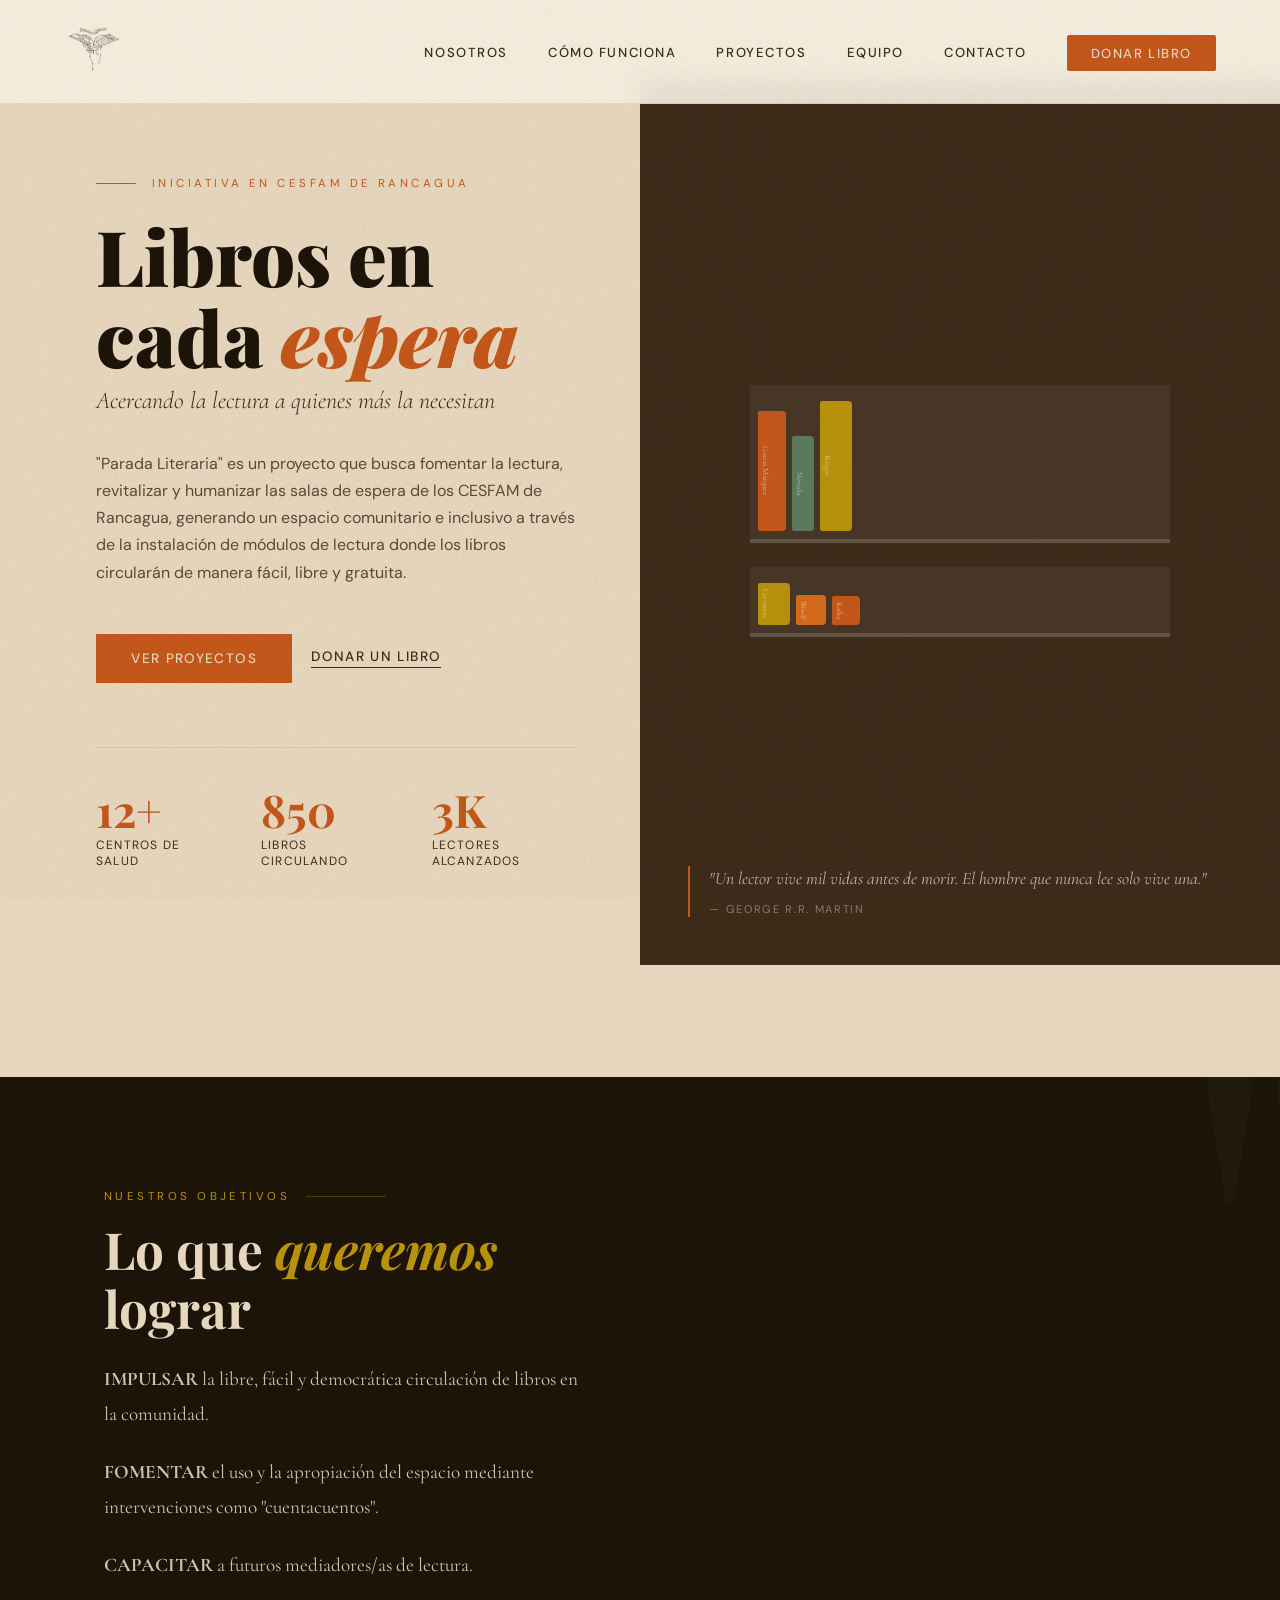
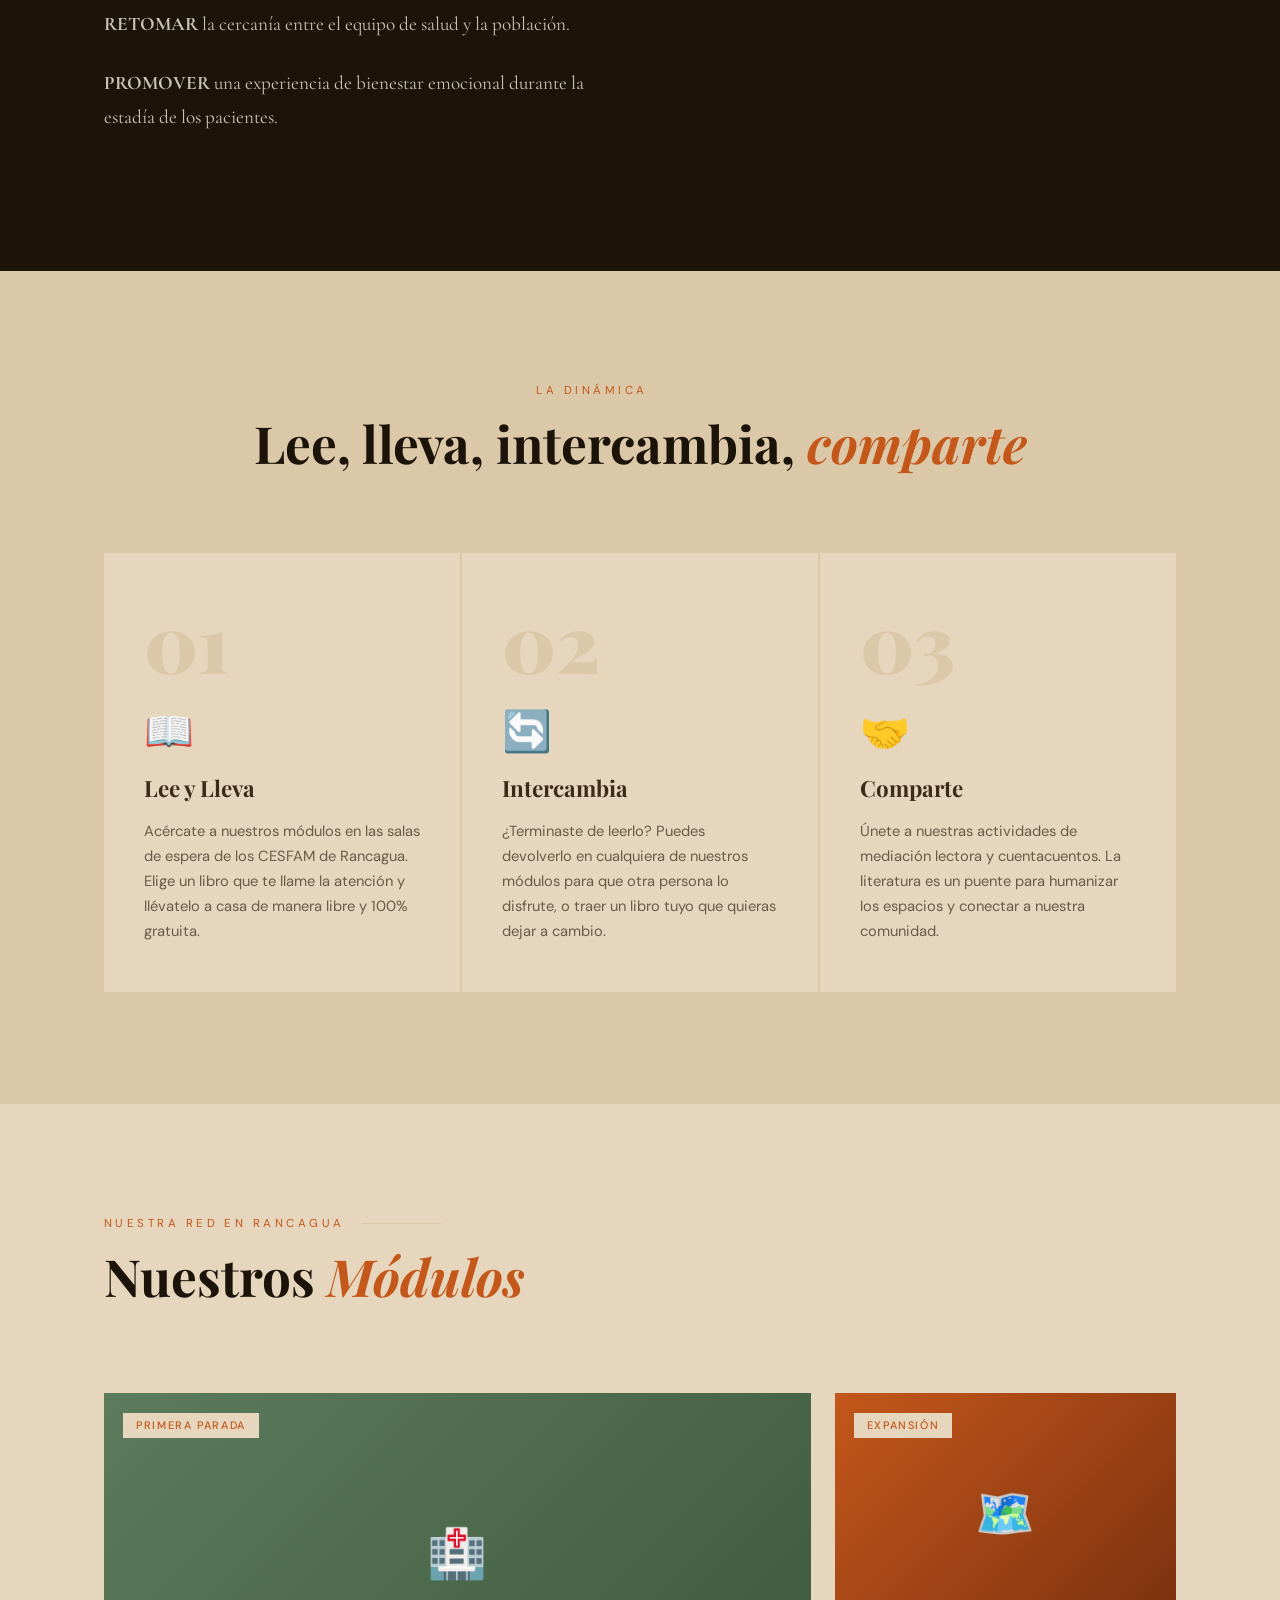
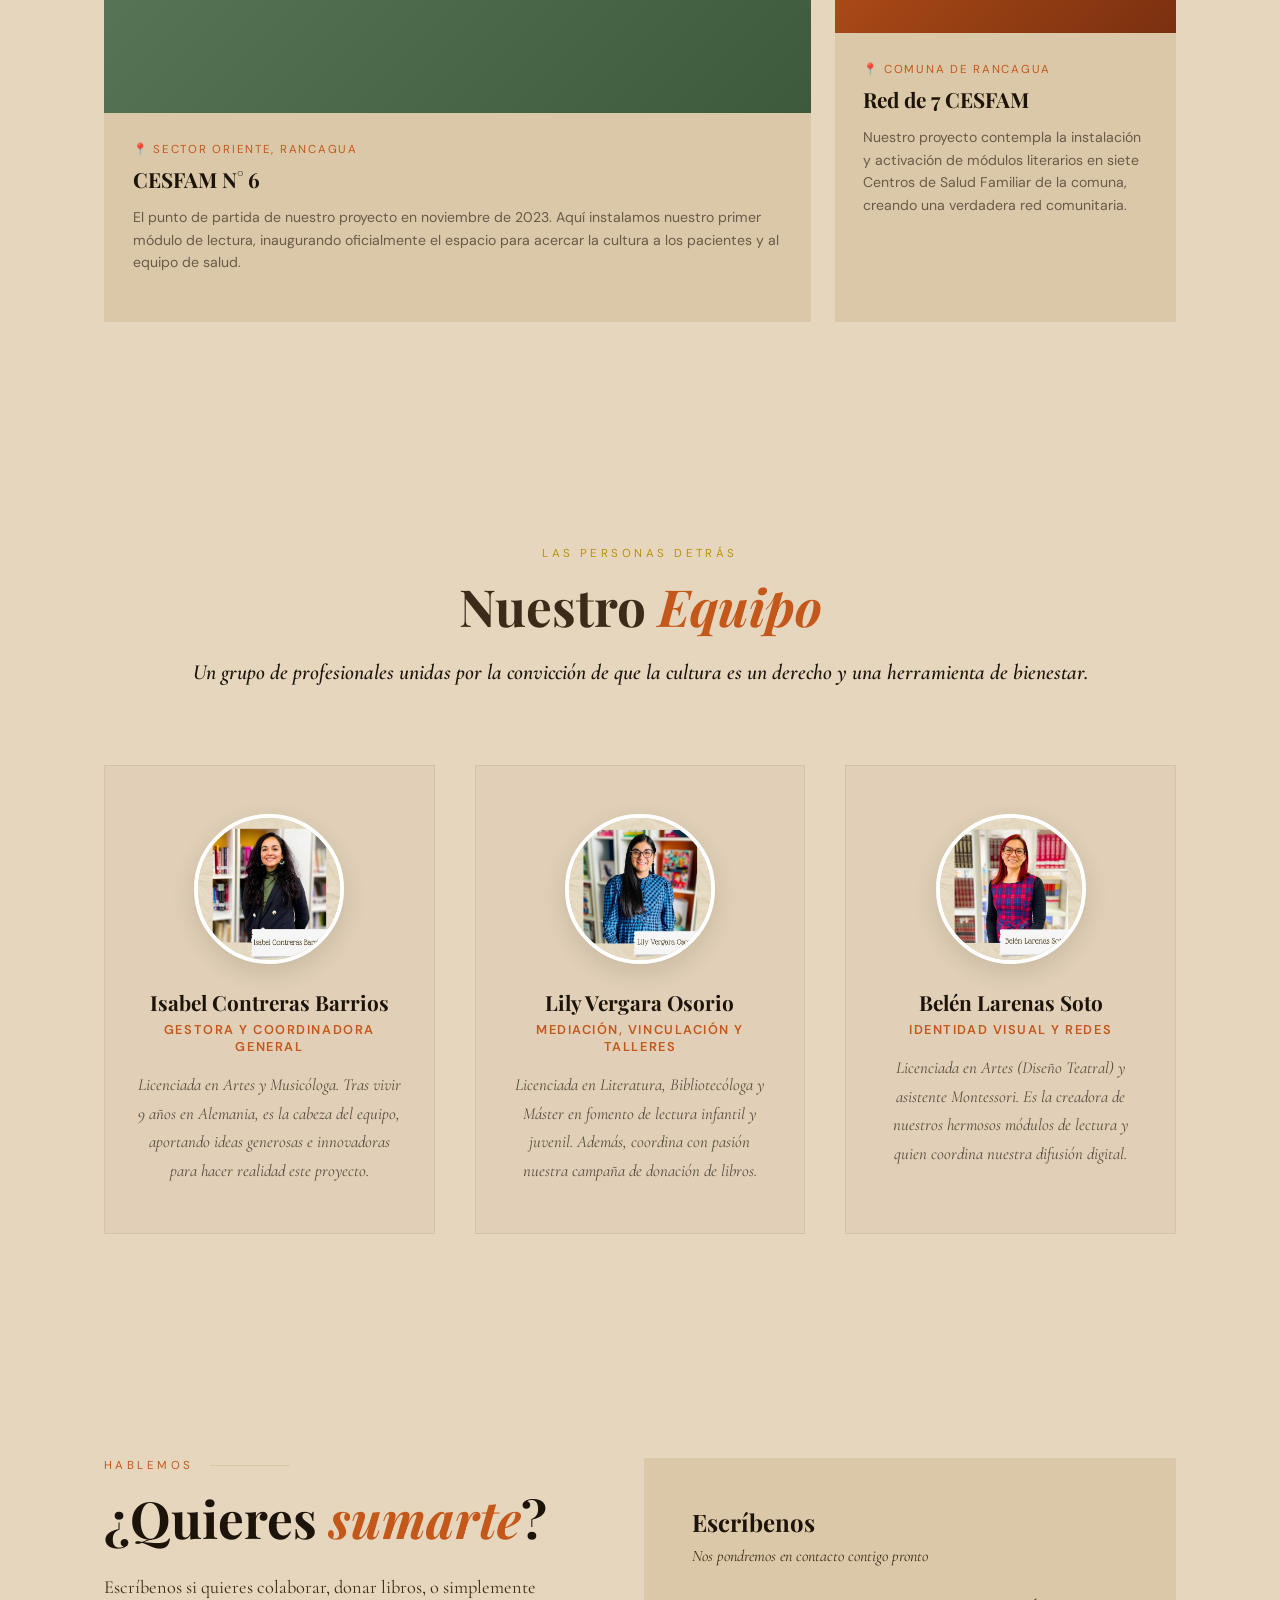
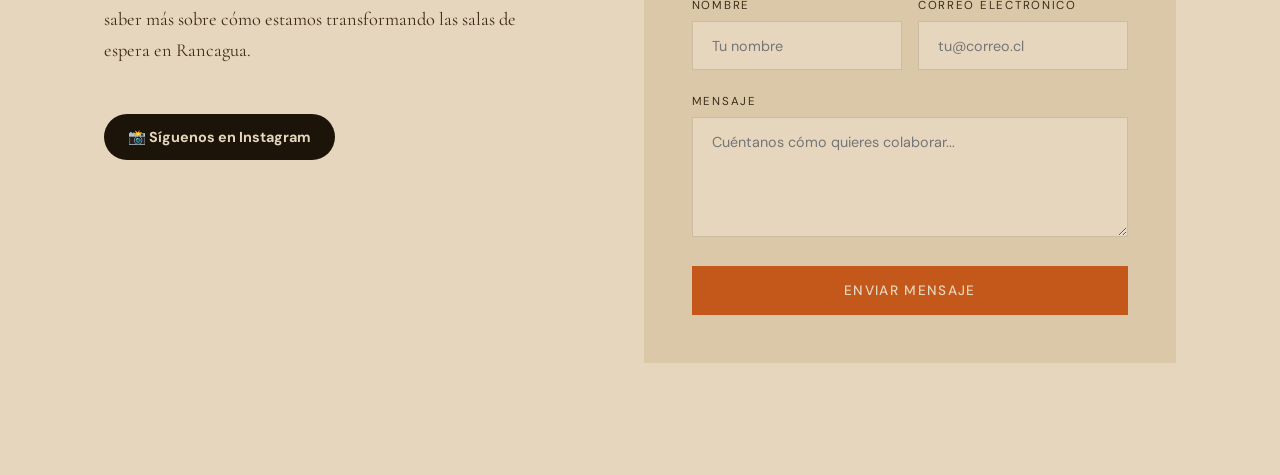
==== commit 484c4c74: "Agregar datos" ====
--- a/index.html
+++ b/index.html
@@ -1,1137 +1,20 @@
 <!DOCTYPE html>
 <html lang="es">
 <head>
-<meta charset="UTF-8">
-<meta name="viewport" content="width=device-width, initial-scale=1.0">
-<title>Parada Literaria — Bibliotecas en Centros de Salud</title>
-<link rel="preconnect" href="https://fonts.googleapis.com">
-<link href="https://fonts.googleapis.com/css2?family=Playfair+Display:ital,wght@0,400;0,700;0,900;1,400;1,700&family=Cormorant+Garamond:ital,wght@0,300;0,400;0,600;1,300;1,400&family=DM+Sans:wght@300;400;500&display=swap" rel="stylesheet">
-<style>
-  :root {
-    --cream: #F5EFE0;
-    --parchment: #EDE3C8;
-    --ink: #1C1409;
-    --bark: #3D2B1A;
-    --terracotta: #C4571A;
-    --sage: #5C7A5C;
-    --gold: #B8920A;
-    --rust: #A0390F;
-    --light-sage: #E8F0E8;
-  }
-
-  * { margin: 0; padding: 0; box-sizing: border-box; }
-
-  html { scroll-behavior: smooth; }
-
-  body {
-    background: var(--cream);
-    color: var(--ink);
-    font-family: 'DM Sans', sans-serif;
-    overflow-x: hidden;
-  }
-
-  /* ─── NOISE TEXTURE OVERLAY ─── */
-  body::before {
-    content: '';
-    position: fixed;
-    inset: 0;
-    background-image: url("data:image/svg+xml,%3Csvg viewBox='0 0 256 256' xmlns='http://www.w3.org/2000/svg'%3E%3Cfilter id='noise'%3E%3CfeTurbulence type='fractalNoise' baseFrequency='0.9' numOctaves='4' stitchTiles='stitch'/%3E%3C/filter%3E%3Crect width='100%25' height='100%25' filter='url(%23noise)' opacity='0.04'/%3E%3C/svg%3E");
-    pointer-events: none;
-    z-index: 9999;
-    opacity: 0.4;
-  }
-
-  /* ─── NAV ─── */
-  nav {
-    position: fixed;
-    top: 0; left: 0; right: 0;
-    z-index: 100;
-    display: flex;
-    justify-content: space-between;
-    align-items: center;
-    padding: 1.2rem 4rem;
-    background: rgba(245, 239, 224, 0.92);
-    backdrop-filter: blur(12px);
-    border-bottom: 1px solid rgba(184, 146, 10, 0.2);
-  }
-
-  .nav-logo {
-    font-family: 'Playfair Display', serif;
-    font-size: 1.3rem;
-    font-weight: 700;
-    color: var(--bark);
-    letter-spacing: 0.02em;
-  }
-
-  .nav-logo span {
-    color: var(--terracotta);
-    font-style: italic;
-  }
-
-  .nav-links {
-    display: flex;
-    gap: 2.5rem;
-    list-style: none;
-  }
-
-  .nav-links a {
-    font-family: 'DM Sans', sans-serif;
-    font-size: 0.82rem;
-    font-weight: 500;
-    letter-spacing: 0.12em;
-    text-transform: uppercase;
-    color: var(--bark);
-    text-decoration: none;
-    transition: color 0.3s;
-  }
-
-  .nav-links a:hover { color: var(--terracotta); }
-
-  .nav-cta {
-    background: var(--terracotta);
-    color: var(--cream) !important;
-    padding: 0.6rem 1.5rem;
-    border-radius: 2px;
-    transition: background 0.3s !important;
-  }
-
-  .nav-cta:hover { background: var(--rust) !important; color: var(--cream) !important; }
-
-  /* ─── HERO ─── */
-  #hero {
-    min-height: 100vh;
-    display: grid;
-    grid-template-columns: 1fr 1fr;
-    padding-top: 80px;
-    overflow: hidden;
-  }
-
-  .hero-left {
-    display: flex;
-    flex-direction: column;
-    justify-content: center;
-    padding: 6rem 4rem 6rem 6rem;
-    position: relative;
-  }
-
-  .hero-eyebrow {
-    font-family: 'DM Sans', sans-serif;
-    font-size: 0.72rem;
-    letter-spacing: 0.3em;
-    text-transform: uppercase;
-    color: var(--terracotta);
-    margin-bottom: 1.5rem;
-    display: flex;
-    align-items: center;
-    gap: 1rem;
-  }
-
-  .hero-eyebrow::before {
-    content: '';
-    width: 40px;
-    height: 1px;
-    background: var(--terracotta);
-  }
-
-  .hero-title {
-    font-family: 'Playfair Display', serif;
-    font-size: clamp(3.5rem, 6vw, 5.5rem);
-    line-height: 1.05;
-    font-weight: 900;
-    color: var(--ink);
-    margin-bottom: 0.5rem;
-  }
-
-  .hero-title em {
-    font-style: italic;
-    color: var(--terracotta);
-  }
-
-  .hero-subtitle {
-    font-family: 'Cormorant Garamond', serif;
-    font-size: 1.5rem;
-    font-weight: 300;
-    font-style: italic;
-    color: var(--bark);
-    margin-bottom: 2rem;
-    line-height: 1.4;
-  }
-
-  .hero-desc {
-    font-family: 'DM Sans', sans-serif;
-    font-size: 1rem;
-    line-height: 1.7;
-    color: #5a4a38;
-    max-width: 480px;
-    margin-bottom: 3rem;
-  }
-
-  .hero-actions {
-    display: flex;
-    gap: 1.2rem;
-    align-items: center;
-  }
-
-  .btn-primary {
-    background: var(--terracotta);
-    color: var(--cream);
-    padding: 1rem 2.2rem;
-    font-family: 'DM Sans', sans-serif;
-    font-size: 0.85rem;
-    font-weight: 500;
-    letter-spacing: 0.1em;
-    text-transform: uppercase;
-    text-decoration: none;
-    border: none;
-    cursor: pointer;
-    transition: all 0.3s;
-    display: inline-block;
-  }
-
-  .btn-primary:hover {
-    background: var(--rust);
-    transform: translateY(-2px);
-    box-shadow: 0 8px 24px rgba(160, 57, 15, 0.3);
-  }
-
-  .btn-secondary {
-    color: var(--bark);
-    font-family: 'DM Sans', sans-serif;
-    font-size: 0.85rem;
-    font-weight: 500;
-    letter-spacing: 0.1em;
-    text-transform: uppercase;
-    text-decoration: none;
-    border-bottom: 1px solid var(--bark);
-    padding-bottom: 2px;
-    transition: color 0.3s, border-color 0.3s;
-  }
-
-  .btn-secondary:hover { color: var(--terracotta); border-color: var(--terracotta); }
-
-  .hero-stats {
-    display: flex;
-    gap: 3rem;
-    margin-top: 4rem;
-    padding-top: 2.5rem;
-    border-top: 1px solid var(--parchment);
-  }
-
-  .stat-item { text-align: left; }
-
-  .stat-number {
-    font-family: 'Playfair Display', serif;
-    font-size: 2.8rem;
-    font-weight: 700;
-    color: var(--terracotta);
-    line-height: 1;
-  }
-
-  .stat-label {
-    font-family: 'DM Sans', sans-serif;
-    font-size: 0.75rem;
-    letter-spacing: 0.1em;
-    text-transform: uppercase;
-    color: var(--bark);
-    margin-top: 0.3rem;
-  }
-
-  .hero-right {
-    background: var(--bark);
-    position: relative;
-    overflow: hidden;
-    display: flex;
-    align-items: center;
-    justify-content: center;
-  }
-
-  .hero-visual {
-    position: relative;
-    width: 100%;
-    height: 100%;
-    display: flex;
-    align-items: center;
-    justify-content: center;
-  }
-
-  /* Decorative bookshelf illustration */
-  .bookshelf-art {
-    width: 80%;
-    max-width: 420px;
-    position: relative;
-  }
-
-  .shelf {
-    background: rgba(255,255,255,0.05);
-    border-bottom: 4px solid rgba(255,255,255,0.15);
-    padding: 1rem 0.5rem 0.5rem;
-    display: flex;
-    gap: 6px;
-    margin-bottom: 1.5rem;
-    align-items: flex-end;
-  }
-
-  .book {
-    border-radius: 2px 4px 4px 2px;
-    display: flex;
-    align-items: flex-end;
-    justify-content: center;
-    font-family: 'Cormorant Garamond', serif;
-    font-size: 0.5rem;
-    color: rgba(255,255,255,0.6);
-    writing-mode: vertical-rl;
-    text-orientation: mixed;
-    padding: 6px 3px;
-    cursor: default;
-    transition: transform 0.3s;
-  }
-
-  .book:hover { transform: translateY(-8px); }
-
-  .book.b1 { width: 28px; height: 120px; background: #C4571A; }
-  .book.b2 { width: 22px; height: 95px; background: #5C7A5C; }
-  .book.b3 { width: 32px; height: 130px; background: #B8920A; }
-  .book.b4 { width: 18px; height: 85px; background: #8B4513; }
-  .book.b5 { width: 26px; height: 110px; background: #A0522D; }
-  .book.b6 { width: 20px; height: 100px; background: #6B8E6B; }
-  .book.b7 { width: 30px; height: 140px; background: #D4691A; }
-  .book.b8 { width: 24px; height: 90px; background: #C8A228; }
-  .book.b9 { width: 16px; height: 75px; background: #7B9E7B; }
-  .book.b10 { width: 28px; height: 115px; background: #8B3A3A; }
-  .book.b11 { width: 22px; height: 105px; background: #5A7A8A; }
-  .book.b12 { width: 26px; height: 88px; background: #A08040; }
-
-  .shelf2 .book { height: calc(var(--h) * 0.85); }
-
-  .hero-quote {
-    position: absolute;
-    bottom: 3rem;
-    left: 3rem;
-    right: 3rem;
-    font-family: 'Cormorant Garamond', serif;
-    font-size: 1.1rem;
-    font-style: italic;
-    color: rgba(245, 239, 224, 0.7);
-    line-height: 1.5;
-    border-left: 2px solid var(--terracotta);
-    padding-left: 1.2rem;
-  }
-
-  .hero-quote cite {
-    display: block;
-    font-style: normal;
-    font-family: 'DM Sans', sans-serif;
-    font-size: 0.7rem;
-    letter-spacing: 0.15em;
-    text-transform: uppercase;
-    color: rgba(245, 239, 224, 0.4);
-    margin-top: 0.5rem;
-  }
-
-  /* ─── SECTION COMMON ─── */
-  section { padding: 7rem 0; }
-
-  .container {
-    max-width: 1200px;
-    margin: 0 auto;
-    padding: 0 4rem;
-  }
-
-  .section-eyebrow {
-    font-family: 'DM Sans', sans-serif;
-    font-size: 0.72rem;
-    letter-spacing: 0.3em;
-    text-transform: uppercase;
-    color: var(--terracotta);
-    margin-bottom: 1rem;
-    display: flex;
-    align-items: center;
-    gap: 1rem;
-  }
-
-  .section-eyebrow::after {
-    content: '';
-    flex: 1;
-    height: 1px;
-    background: var(--parchment);
-    max-width: 80px;
-  }
-
-  .section-title {
-    font-family: 'Playfair Display', serif;
-    font-size: clamp(2.2rem, 4vw, 3.5rem);
-    font-weight: 700;
-    line-height: 1.15;
-    color: var(--ink);
-    margin-bottom: 1.5rem;
-  }
-
-  .section-title em { font-style: italic; color: var(--terracotta); }
-
-  /* ─── ABOUT ─── */
-  #nosotros {
-    background: var(--ink);
-    color: var(--cream);
-    position: relative;
-    overflow: hidden;
-  }
-
-  #nosotros::before {
-    content: '"';
-    font-family: 'Playfair Display', serif;
-    font-size: 40rem;
-    color: rgba(255,255,255,0.02);
-    position: absolute;
-    top: -10rem;
-    right: -5rem;
-    line-height: 1;
-    pointer-events: none;
-  }
-
-  .about-grid {
-    display: grid;
-    grid-template-columns: 1fr 1fr;
-    gap: 6rem;
-    align-items: center;
-  }
-
-  .about-text .section-eyebrow { color: var(--gold); }
-  .about-text .section-eyebrow::after { background: rgba(184,146,10,0.3); }
-
-  .about-text .section-title { color: var(--cream); }
-  .about-text .section-title em { color: var(--gold); }
-
-  .about-body {
-    font-family: 'Cormorant Garamond', serif;
-    font-size: 1.2rem;
-    line-height: 1.8;
-    color: rgba(245, 239, 224, 0.8);
-    margin-bottom: 1.5rem;
-  }
-
-  .about-values {
-    margin-top: 3rem;
-    display: flex;
-    flex-direction: column;
-    gap: 1.2rem;
-  }
-
-  .value-item {
-    display: flex;
-    align-items: flex-start;
-    gap: 1.2rem;
-  }
-
-  .value-icon {
-    width: 42px;
-    height: 42px;
-    background: rgba(196, 87, 26, 0.15);
-    border: 1px solid rgba(196, 87, 26, 0.3);
-    display: flex;
-    align-items: center;
-    justify-content: center;
-    flex-shrink: 0;
-    font-size: 1.2rem;
-  }
-
-  .value-text strong {
-    display: block;
-    font-family: 'DM Sans', sans-serif;
-    font-size: 0.85rem;
-    font-weight: 500;
-    letter-spacing: 0.08em;
-    text-transform: uppercase;
-    color: var(--gold);
-    margin-bottom: 0.3rem;
-  }
-
-  .value-text p {
-    font-family: 'DM Sans', sans-serif;
-    font-size: 0.9rem;
-    line-height: 1.6;
-    color: rgba(245, 239, 224, 0.6);
-  }
-
-  .about-visual {
-    position: relative;
-  }
-
-  .timeline {
-    position: relative;
-    padding-left: 2.5rem;
-  }
-
-  .timeline::before {
-    content: '';
-    position: absolute;
-    left: 0;
-    top: 0;
-    bottom: 0;
-    width: 1px;
-    background: linear-gradient(to bottom, var(--terracotta), transparent);
-  }
-
-  .timeline-item {
-    position: relative;
-    margin-bottom: 3rem;
-    opacity: 0;
-    transform: translateX(20px);
-    animation: slideIn 0.6s forwards;
-  }
-
-  .timeline-item:nth-child(1) { animation-delay: 0.1s; }
-  .timeline-item:nth-child(2) { animation-delay: 0.3s; }
-  .timeline-item:nth-child(3) { animation-delay: 0.5s; }
-  .timeline-item:nth-child(4) { animation-delay: 0.7s; }
-
-  @keyframes slideIn {
-    to { opacity: 1; transform: translateX(0); }
-  }
-
-  .timeline-item::before {
-    content: '';
-    position: absolute;
-    left: -2.75rem;
-    top: 6px;
-    width: 10px;
-    height: 10px;
-    background: var(--terracotta);
-    border-radius: 50%;
-    box-shadow: 0 0 0 3px rgba(196, 87, 26, 0.2);
-  }
-
-  .timeline-year {
-    font-family: 'Playfair Display', serif;
-    font-size: 2rem;
-    font-weight: 700;
-    color: var(--terracotta);
-    line-height: 1;
-    margin-bottom: 0.4rem;
-  }
-
-  .timeline-event {
-    font-family: 'DM Sans', sans-serif;
-    font-size: 0.85rem;
-    font-weight: 500;
-    color: var(--cream);
-    margin-bottom: 0.3rem;
-  }
-
-  .timeline-desc {
-    font-family: 'Cormorant Garamond', serif;
-    font-size: 1rem;
-    color: rgba(245, 239, 224, 0.5);
-    line-height: 1.5;
-  }
-
-  /* ─── COMO FUNCIONA ─── */
-  #como-funciona {
-    background: var(--parchment);
-  }
-
-  .how-header {
-    text-align: center;
-    margin-bottom: 5rem;
-  }
-
-  .how-grid {
-    display: grid;
-    grid-template-columns: repeat(3, 1fr);
-    gap: 2px;
-  }
-
-  .how-card {
-    background: var(--cream);
-    padding: 3rem 2.5rem;
-    position: relative;
-    overflow: hidden;
-    transition: transform 0.3s, box-shadow 0.3s;
-  }
-
-  .how-card:hover {
-    transform: translateY(-6px);
-    box-shadow: 0 20px 48px rgba(28, 20, 9, 0.12);
-    z-index: 1;
-  }
-
-  .how-card::before {
-    content: '';
-    position: absolute;
-    top: 0; left: 0; right: 0;
-    height: 3px;
-    background: var(--terracotta);
-    transform: scaleX(0);
-    transition: transform 0.3s;
-  }
-
-  .how-card:hover::before { transform: scaleX(1); }
-
-  .how-number {
-    font-family: 'Playfair Display', serif;
-    font-size: 5rem;
-    font-weight: 900;
-    color: var(--parchment);
-    line-height: 1;
-    margin-bottom: 1.5rem;
-  }
-
-  .how-icon {
-    font-size: 2.5rem;
-    margin-bottom: 1rem;
-  }
-
-  .how-title {
-    font-family: 'Playfair Display', serif;
-    font-size: 1.4rem;
-    font-weight: 700;
-    color: var(--bark);
-    margin-bottom: 1rem;
-  }
-
-  .how-desc {
-    font-family: 'DM Sans', sans-serif;
-    font-size: 0.92rem;
-    line-height: 1.7;
-    color: #6a5a48;
-  }
-
-  /* ─── PROYECTOS ─── */
-  #proyectos {
-    background: var(--cream);
-  }
-
-  .projects-header {
-    display: flex;
-    justify-content: space-between;
-    align-items: flex-end;
-    margin-bottom: 4rem;
-  }
-
-  .projects-grid {
-    display: grid;
-    grid-template-columns: repeat(3, 1fr);
-    gap: 1.5rem;
-  }
-
-  .project-card {
-    background: var(--parchment);
-    overflow: hidden;
-    position: relative;
-    transition: transform 0.3s;
-  }
-
-  .project-card:hover { transform: translateY(-4px); }
-
-  .project-card.featured {
-    grid-column: span 2;
-  }
-
-  .project-img {
-    height: 240px;
-    position: relative;
-    overflow: hidden;
-    display: flex;
-    align-items: center;
-    justify-content: center;
-    font-size: 4rem;
-  }
-
-  .project-card.featured .project-img { height: 320px; }
-
-  .project-img.img-hospital { background: linear-gradient(135deg, #5C7A5C 0%, #3D5A3D 100%); }
-  .project-img.img-clinic { background: linear-gradient(135deg, #C4571A 0%, #7A3010 100%); }
-  .project-img.img-pediatric { background: linear-gradient(135deg, #B8920A 0%, #6B5600 100%); }
-  .project-img.img-mobile { background: linear-gradient(135deg, #3D2B1A 0%, #1C1409 100%); }
-
-  .project-badge {
-    position: absolute;
-    top: 1.2rem;
-    left: 1.2rem;
-    background: var(--cream);
-    color: var(--terracotta);
-    font-family: 'DM Sans', sans-serif;
-    font-size: 0.68rem;
-    font-weight: 500;
-    letter-spacing: 0.15em;
-    text-transform: uppercase;
-    padding: 0.35rem 0.8rem;
-  }
-
-  .project-body {
-    padding: 1.8rem;
-  }
-
-  .project-location {
-    font-family: 'DM Sans', sans-serif;
-    font-size: 0.72rem;
-    letter-spacing: 0.15em;
-    text-transform: uppercase;
-    color: var(--terracotta);
-    margin-bottom: 0.5rem;
-  }
-
-  .project-name {
-    font-family: 'Playfair Display', serif;
-    font-size: 1.3rem;
-    font-weight: 700;
-    color: var(--ink);
-    margin-bottom: 0.8rem;
-  }
-
-  .project-desc {
-    font-family: 'DM Sans', sans-serif;
-    font-size: 0.88rem;
-    line-height: 1.6;
-    color: #6a5a48;
-    margin-bottom: 1.2rem;
-  }
-
-  .project-meta {
-    display: flex;
-    gap: 1.5rem;
-  }
-
-  .meta-item {
-    text-align: left;
-  }
-
-  .meta-value {
-    font-family: 'Playfair Display', serif;
-    font-size: 1.3rem;
-    font-weight: 700;
-    color: var(--bark);
-  }
-
-  .meta-label {
-    font-family: 'DM Sans', sans-serif;
-    font-size: 0.68rem;
-    letter-spacing: 0.1em;
-    text-transform: uppercase;
-    color: #9a8a78;
-  }
-
-  /* ─── EQUIPO ─── */
-  #equipo {
-    background: var(--ink);
-    color: var(--cream);
-  }
-
-  .team-header {
-    text-align: center;
-    margin-bottom: 5rem;
-  }
-
-  .team-header .section-title { color: var(--cream); }
-  .team-header .section-eyebrow { color: var(--gold); justify-content: center; }
-  .team-header .section-eyebrow::after { display: none; }
-
-  .team-grid {
-    display: grid;
-    grid-template-columns: repeat(4, 1fr);
-    gap: 1.5rem;
-  }
-
-  .team-card {
-    text-align: center;
-    padding: 2.5rem 1.5rem;
-    background: rgba(255,255,255,0.03);
-    border: 1px solid rgba(255,255,255,0.06);
-    transition: all 0.3s;
-    position: relative;
-    overflow: hidden;
-  }
-
-  .team-card:hover {
-    background: rgba(196, 87, 26, 0.08);
-    border-color: rgba(196, 87, 26, 0.3);
-    transform: translateY(-4px);
-  }
-
-  .team-avatar {
-    width: 90px;
-    height: 90px;
-    border-radius: 50%;
-    margin: 0 auto 1.5rem;
-    display: flex;
-    align-items: center;
-    justify-content: center;
-    font-size: 2.5rem;
-    background: rgba(255,255,255,0.05);
-    border: 2px solid rgba(184, 146, 10, 0.3);
-  }
-
-  .team-name {
-    font-family: 'Playfair Display', serif;
-    font-size: 1.1rem;
-    font-weight: 700;
-    color: var(--cream);
-    margin-bottom: 0.3rem;
-  }
-
-  .team-role {
-    font-family: 'DM Sans', sans-serif;
-    font-size: 0.72rem;
-    letter-spacing: 0.12em;
-    text-transform: uppercase;
-    color: var(--gold);
-    margin-bottom: 1rem;
-  }
-
-  .team-bio {
-    font-family: 'Cormorant Garamond', serif;
-    font-size: 0.95rem;
-    line-height: 1.6;
-    color: rgba(245, 239, 224, 0.5);
-    font-style: italic;
-  }
-
-  /* ─── DONAR ─── */
-  #donar {
-    background: var(--terracotta);
-    color: var(--cream);
-    text-align: center;
-    position: relative;
-    overflow: hidden;
-  }
-
-  #donar::before {
-    content: '📚';
-    font-size: 30rem;
-    position: absolute;
-    top: 50%;
-    left: 50%;
-    transform: translate(-50%, -50%);
-    opacity: 0.04;
-    pointer-events: none;
-  }
-
-  .donate-title {
-    font-family: 'Playfair Display', serif;
-    font-size: clamp(2.5rem, 5vw, 4.5rem);
-    font-weight: 900;
-    line-height: 1.1;
-    color: var(--cream);
-    margin-bottom: 1.5rem;
-  }
-
-  .donate-title em { font-style: italic; color: var(--parchment); }
-
-  .donate-desc {
-    font-family: 'Cormorant Garamond', serif;
-    font-size: 1.3rem;
-    color: rgba(245, 239, 224, 0.85);
-    max-width: 600px;
-    margin: 0 auto 3rem;
-    line-height: 1.6;
-  }
-
-  .donate-options {
-    display: flex;
-    gap: 1.2rem;
-    justify-content: center;
-    flex-wrap: wrap;
-    margin-bottom: 3rem;
-  }
-
-  .donate-option {
-    background: rgba(245, 239, 224, 0.1);
-    border: 1px solid rgba(245, 239, 224, 0.3);
-    padding: 1.5rem 2.5rem;
-    text-align: center;
-    cursor: pointer;
-    transition: all 0.3s;
-    min-width: 160px;
-  }
-
-  .donate-option:hover, .donate-option.active {
-    background: var(--cream);
-    border-color: var(--cream);
-  }
-
-  .donate-option:hover .opt-title,
-  .donate-option.active .opt-title { color: var(--terracotta); }
-
-  .donate-option:hover .opt-desc,
-  .donate-option.active .opt-desc { color: var(--bark); }
-
-  .opt-icon { font-size: 2rem; margin-bottom: 0.8rem; }
-
-  .opt-title {
-    font-family: 'Playfair Display', serif;
-    font-size: 1rem;
-    font-weight: 700;
-    color: var(--cream);
-    margin-bottom: 0.3rem;
-    transition: color 0.3s;
-  }
-
-  .opt-desc {
-    font-family: 'DM Sans', sans-serif;
-    font-size: 0.78rem;
-    color: rgba(245, 239, 224, 0.6);
-    transition: color 0.3s;
-  }
-
-  .btn-donate {
-    background: var(--cream);
-    color: var(--terracotta);
-    padding: 1.2rem 3rem;
-    font-family: 'DM Sans', sans-serif;
-    font-size: 0.9rem;
-    font-weight: 500;
-    letter-spacing: 0.12em;
-    text-transform: uppercase;
-    text-decoration: none;
-    display: inline-block;
-    transition: all 0.3s;
-  }
-
-  .btn-donate:hover {
-    background: var(--ink);
-    color: var(--cream);
-    transform: translateY(-2px);
-    box-shadow: 0 8px 30px rgba(28, 20, 9, 0.3);
-  }
-
-  /* ─── CONTACTO ─── */
-  #contacto {
-    background: var(--cream);
-  }
-
-  .contact-grid {
-    display: grid;
-    grid-template-columns: 1fr 1.2fr;
-    gap: 6rem;
-    align-items: start;
-  }
-
-  .contact-info .section-eyebrow { color: var(--terracotta); }
-
-  .contact-item {
-    display: flex;
-    gap: 1.2rem;
-    align-items: flex-start;
-    margin-bottom: 2rem;
-  }
-
-  .contact-icon {
-    width: 46px;
-    height: 46px;
-    background: var(--parchment);
-    display: flex;
-    align-items: center;
-    justify-content: center;
-    font-size: 1.3rem;
-    flex-shrink: 0;
-  }
-
-  .contact-label {
-    font-family: 'DM Sans', sans-serif;
-    font-size: 0.72rem;
-    letter-spacing: 0.15em;
-    text-transform: uppercase;
-    color: var(--terracotta);
-    margin-bottom: 0.3rem;
-  }
-
-  .contact-value {
-    font-family: 'Cormorant Garamond', serif;
-    font-size: 1.1rem;
-    color: var(--ink);
-    line-height: 1.4;
-  }
-
-  .contact-social {
-    display: flex;
-    gap: 1rem;
-    margin-top: 3rem;
-  }
-
-  .social-btn {
-    width: 46px;
-    height: 46px;
-    background: var(--ink);
-    color: var(--cream);
-    display: flex;
-    align-items: center;
-    justify-content: center;
-    font-size: 1.1rem;
-    text-decoration: none;
-    transition: background 0.3s;
-  }
-
-  .social-btn:hover { background: var(--terracotta); }
-
-  .contact-form {
-    background: var(--parchment);
-    padding: 3rem;
-  }
-
-  .form-title {
-    font-family: 'Playfair Display', serif;
-    font-size: 1.5rem;
-    font-weight: 700;
-    color: var(--ink);
-    margin-bottom: 0.5rem;
-  }
-
-  .form-subtitle {
-    font-family: 'Cormorant Garamond', serif;
-    font-style: italic;
-    font-size: 1rem;
-    color: var(--bark);
-    margin-bottom: 2rem;
-  }
-
-  .form-group {
-    margin-bottom: 1.5rem;
-  }
-
-  .form-group label {
-    display: block;
-    font-family: 'DM Sans', sans-serif;
-    font-size: 0.72rem;
-    letter-spacing: 0.15em;
-    text-transform: uppercase;
-    color: var(--bark);
-    margin-bottom: 0.5rem;
-  }
-
-  .form-group input,
-  .form-group textarea,
-  .form-group select {
-    width: 100%;
-    padding: 0.9rem 1.2rem;
-    background: var(--cream);
-    border: 1px solid rgba(61, 43, 26, 0.15);
-    font-family: 'DM Sans', sans-serif;
-    font-size: 0.9rem;
-    color: var(--ink);
-    outline: none;
-    transition: border-color 0.3s;
-    appearance: none;
-  }
-
-  .form-group input:focus,
-  .form-group textarea:focus,
-  .form-group select:focus {
-    border-color: var(--terracotta);
-  }
-
-  .form-group textarea { resize: vertical; min-height: 120px; }
-
-  .form-row {
-    display: grid;
-    grid-template-columns: 1fr 1fr;
-    gap: 1rem;
-  }
-
-  /* ─── FOOTER ─── */
-  footer {
-    background: var(--bark);
-    color: rgba(245, 239, 224, 0.6);
-    padding: 4rem 0 2rem;
-  }
-
-  .footer-grid {
-    display: grid;
-    grid-template-columns: 2fr 1fr 1fr;
-    gap: 4rem;
-    margin-bottom: 3rem;
-  }
-
-  .footer-brand .nav-logo {
-    font-size: 1.5rem;
-    margin-bottom: 1rem;
-    display: block;
-    color: var(--cream);
-  }
-
-  .footer-tagline {
-    font-family: 'Cormorant Garamond', serif;
-    font-style: italic;
-    font-size: 1rem;
-    line-height: 1.6;
-    margin-bottom: 1.5rem;
-  }
-
-  .footer-col h4 {
-    font-family: 'DM Sans', sans-serif;
-    font-size: 0.72rem;
-    letter-spacing: 0.2em;
-    text-transform: uppercase;
-    color: var(--gold);
-    margin-bottom: 1.2rem;
-  }
-
-  .footer-links {
-    list-style: none;
-    display: flex;
-    flex-direction: column;
-    gap: 0.6rem;
-  }
-
-  .footer-links a {
-    color: rgba(245, 239, 224, 0.5);
-    text-decoration: none;
-    font-family: 'DM Sans', sans-serif;
-    font-size: 0.88rem;
-    transition: color 0.3s;
-  }
-
-  .footer-links a:hover { color: var(--cream); }
-
-  .footer-bottom {
-    border-top: 1px solid rgba(255,255,255,0.08);
-    padding-top: 2rem;
-    display: flex;
-    justify-content: space-between;
-    align-items: center;
-  }
-
-  .footer-copy {
-    font-family: 'DM Sans', sans-serif;
-    font-size: 0.78rem;
-    color: rgba(245, 239, 224, 0.3);
-  }
-
-  .footer-heart { color: var(--terracotta); }
-
-  /* ─── ANIMATIONS ─── */
-  .fade-up {
-    opacity: 0;
-    transform: translateY(30px);
-    transition: opacity 0.8s ease, transform 0.8s ease;
-  }
-
-  .fade-up.visible {
-    opacity: 1;
-    transform: translateY(0);
-  }
-
-  /* ─── RESPONSIVE ─── */
-  @media (max-width: 900px) {
-    nav { padding: 1rem 2rem; }
-    .nav-links { display: none; }
-    #hero { grid-template-columns: 1fr; }
-    .hero-right { height: 50vh; }
-    .hero-left { padding: 4rem 2rem; }
-    .about-grid, .contact-grid { grid-template-columns: 1fr; gap: 3rem; }
-    .how-grid { grid-template-columns: 1fr; gap: 2px; }
-    .projects-grid { grid-template-columns: 1fr; }
-    .project-card.featured { grid-column: span 1; }
-    .team-grid { grid-template-columns: repeat(2, 1fr); }
-    .footer-grid { grid-template-columns: 1fr; gap: 2rem; }
-    .container { padding: 0 2rem; }
-    .form-row { grid-template-columns: 1fr; }
-  }
-</style>
+  <meta charset="UTF-8">
+  <meta name="viewport" content="width=device-width, initial-scale=1.0">
+  <title>Parada Literaria — Bibliotecas en Centros de Salud</title>
+  <link rel="preconnect" href="https://fonts.googleapis.com">
+  <link href="https://fonts.googleapis.com/css2?family=Playfair+Display:ital,wght@0,400;0,700;0,900;1,400;1,700&family=Cormorant+Garamond:ital,wght@0,300;0,400;0,600;1,300;1,400&family=DM+Sans:wght@300;400;500&display=swap" rel="stylesheet">
+  
+  <link rel="stylesheet" href="style.css">
 </head>
 <body>
 
-<!-- ─── NAV ─── -->
 <nav>
-  <div class="nav-logo">Parada <span>Literaria</span></div>
+  <a href="#" class="nav-logo">
+  <img src="logo.png" alt="Logo Parada Literaria" style="height: 60px; width: auto;">
+</a>
   <ul class="nav-links">
     <li><a href="#nosotros">Nosotros</a></li>
     <li><a href="#como-funciona">Cómo funciona</a></li>
@@ -1142,16 +25,15 @@
   </ul>
 </nav>
 
-<!-- ─── HERO ─── -->
 <section id="hero">
   <div class="hero-left">
-    <div class="hero-eyebrow">Iniciativa Cultural Comunitaria</div>
+    <div class="hero-eyebrow">Iniciativa en CESFAM de Rancagua</div>
     <h1 class="hero-title">
       Libros en<br>cada <em>espera</em>
     </h1>
     <p class="hero-subtitle">Acercando la lectura a quienes más la necesitan</p>
     <p class="hero-desc">
-      Parada Literaria nace de una idea simple y poderosa: convertir las salas de espera de los centros de salud en espacios vivos de cultura y conocimiento. Libros que van, libros que vuelven, historias que se comparten.
+      "Parada Literaria" es un proyecto que busca fomentar la lectura, revitalizar y humanizar las salas de espera de los CESFAM de Rancagua, generando un espacio comunitario e inclusivo a través de la instalación de módulos de lectura donde los libros circularán de manera fácil, libre y gratuita.
     </p>
     <div class="hero-actions">
       <a href="#proyectos" class="btn-primary">Ver proyectos</a>
@@ -1180,28 +62,11 @@
           <div class="book b1">García Márquez</div>
           <div class="book b2">Neruda</div>
           <div class="book b3">Borges</div>
-          <div class="book b4">Allende</div>
-          <div class="book b5">Benedetti</div>
-          <div class="book b6">Cortázar</div>
-          <div class="book b7">Mistral</div>
-          <div class="book b8">Vargas Llosa</div>
-          <div class="book b9">Paz</div>
-          <div class="book b10">Donoso</div>
-          <div class="book b11">Parra</div>
-          <div class="book b12">Rulfo</div>
         </div>
         <div class="shelf shelf2">
           <div class="book b3">Cervantes</div>
           <div class="book b7">Woolf</div>
           <div class="book b1">Kafka</div>
-          <div class="book b9">Proust</div>
-          <div class="book b5">Duras</div>
-          <div class="book b2">Tolstoi</div>
-          <div class="book b10">Saramago</div>
-          <div class="book b4">Lispector</div>
-          <div class="book b6">Camus</div>
-          <div class="book b8">Beauvoir</div>
-          <div class="book b11">Bolano</div>
         </div>
       </div>
       <div class="hero-quote">
@@ -1212,296 +77,131 @@
   </div>
 </section>
 
-<!-- ─── NOSOTROS ─── -->
 <section id="nosotros">
   <div class="container">
     <div class="about-grid">
       <div class="about-text fade-up">
-        <div class="section-eyebrow">Nuestra historia</div>
-        <h2 class="section-title">Cultura que <em>sana</em> mientras esperas</h2>
-        <p class="about-body">
-          Parada Literaria nació de observar algo cotidiano: miles de personas esperan cada día en centros de salud, a veces horas, sin más compañía que la ansiedad de lo que viene.
-        </p>
-        <p class="about-body">
-          Decidimos transformar esa espera. No solo en tiempo bien aprovechado, sino en una oportunidad para que la literatura llegue a quienes quizás nunca entraron a una librería, pero sí a un consultorio.
-        </p>
-        <p class="about-body">
-          La dinámica es sencilla y hermosa: cualquier persona puede llevarse un libro gratis. Y si quiere, cuando termine, puede devolverloy seguir la cadena —o donar uno nuevo. Los libros circulan, las historias se comparten, la comunidad se construye.
-        </p>
-        <div class="about-values">
-          <div class="value-item">
-            <div class="value-icon">📖</div>
-            <div class="value-text">
-              <strong>Acceso libre</strong>
-              <p>Todo libro es gratuito. Nadie necesita credenciales, pagos ni registros para leer.</p>
-            </div>
-          </div>
-          <div class="value-item">
-            <div class="value-icon">🤝</div>
-            <div class="value-text">
-              <strong>Economía circular del libro</strong>
-              <p>Los libros fluyen: se llevan, se devuelven, se donan. Cada libro puede tocar decenas de manos.</p>
-            </div>
-          </div>
-          <div class="value-item">
-            <div class="value-icon">🏥</div>
-            <div class="value-text">
-              <strong>Bienestar integral</strong>
-              <p>La lectura reduce la ansiedad y enriquece la espera. Cuidamos también la salud del alma.</p>
-            </div>
-          </div>
-        </div>
-      </div>
-
-      <div class="about-visual fade-up">
-        <div class="timeline">
-          <div class="timeline-item">
-            <div class="timeline-year">2021</div>
-            <div class="timeline-event">La primera parada</div>
-            <div class="timeline-desc">Una pequeña repisa con 30 libros en el Centro de Salud Familiar del barrio. La gente se los llevó en una semana.</div>
-          </div>
-          <div class="timeline-item">
-            <div class="timeline-year">2022</div>
-            <div class="timeline-event">Primeras donaciones</div>
-            <div class="timeline-desc">La comunidad respondió: 400 libros donados en el primer año. Ampliamos a 4 centros de salud.</div>
-          </div>
-          <div class="timeline-item">
-            <div class="timeline-year">2023</div>
-            <div class="timeline-event">Red de paradas</div>
-            <div class="timeline-desc">Llegamos a 8 centros. Incorporamos sección infantil y libros en lengua de señas.</div>
-          </div>
-          <div class="timeline-item">
-            <div class="timeline-year">2024</div>
-            <div class="timeline-event">Expansión regional</div>
-            <div class="timeline-desc">12 paradas activas, convenio con 3 municipios y más de 3.000 lectores registrados.</div>
-          </div>
-          <div class="timeline-item">
-            <div class="timeline-year">2025</div>
-            <div class="timeline-event">Hoy</div>
-            <div class="timeline-desc">Seguimos creciendo. Con tu ayuda, cada sala de espera puede ser una biblioteca.</div>
-          </div>
-        </div>
-      </div>
-    </div>
-  </div>
-</section>
-
-<!-- ─── CÓMO FUNCIONA ─── -->
+        <div class="section-eyebrow">Nuestros Objetivos</div>
+        <h2 class="section-title">Lo que <em>queremos</em> lograr</h2>
+        <p class="about-body"><strong>IMPULSAR</strong> la libre, fácil y democrática circulación de libros en la comunidad.</p>
+        <p class="about-body"><strong>FOMENTAR</strong> el uso y la apropiación del espacio mediante intervenciones como "cuentacuentos".</p>
+        <p class="about-body"><strong>CAPACITAR</strong> a futuros mediadores/as de lectura.</p>
+        <p class="about-body"><strong>RETOMAR</strong> la cercanía entre el equipo de salud y la población.</p>
+        <p class="about-body"><strong>PROMOVER</strong> una experiencia de bienestar emocional durante la estadía de los pacientes.</p>
+      </div>
+    </div>
+  </div>
+</section>
+
 <section id="como-funciona">
   <div class="container">
     <div class="how-header fade-up">
-      <div class="section-eyebrow" style="justify-content:center;">El modelo</div>
-      <h2 class="section-title">Simple, libre y <em>circular</em></h2>
+      <div class="section-eyebrow" style="justify-content:center;">La dinámica</div>
+      <h2 class="section-title">Lee, lleva, intercambia, <em>comparte</em></h2>
     </div>
     <div class="how-grid">
       <div class="how-card fade-up">
         <div class="how-number">01</div>
-        <div class="how-icon">🏥</div>
-        <h3 class="how-title">Instalamos una biblioteca</h3>
-        <p class="how-desc">Colocamos una repisa o mueble especialmente diseñado en la sala de espera del centro de salud, con señalética clara y una selección diversa de libros para todas las edades.</p>
+        <div class="how-icon">📖</div>
+        <h3 class="how-title">Lee y Lleva</h3>
+        <p class="how-desc">Acércate a nuestros módulos en las salas de espera de los CESFAM de Rancagua. Elige un libro que te llame la atención y llévatelo a casa de manera libre y 100% gratuita.</p>
       </div>
       <div class="how-card fade-up">
         <div class="how-number">02</div>
-        <div class="how-icon">📚</div>
-        <h3 class="how-title">Llevas el libro que quieras</h3>
-        <p class="how-desc">Cualquier paciente, acompañante o funcionario puede tomar un libro gratis, sin registros ni compromisos. Los libros son tuyos para que los disfrutes tranquilamente.</p>
+        <div class="how-icon">🔄</div>
+        <h3 class="how-title">Intercambia</h3>
+        <p class="how-desc">¿Terminaste de leerlo? Puedes devolverlo en cualquiera de nuestros módulos para que otra persona lo disfrute, o traer un libro tuyo que quieras dejar a cambio.</p>
       </div>
       <div class="how-card fade-up">
         <div class="how-number">03</div>
-        <div class="how-icon">🔄</div>
-        <h3 class="how-title">La cadena continúa</h3>
-        <p class="how-desc">Si lo deseas, puedes devolver el libro cuando termines o donar uno tuyo. La colección crece gracias a la generosidad de la comunidad. Cada libro puede tocar decenas de vidas.</p>
-      </div>
-    </div>
-  </div>
-</section>
-
-<!-- ─── PROYECTOS ─── -->
-<section id="proyectos">
+        <div class="how-icon">🤝</div>
+        <h3 class="how-title">Comparte</h3>
+        <p class="how-desc">Únete a nuestras actividades de mediación lectora y cuentacuentos. La literatura es un puente para humanizar los espacios y conectar a nuestra comunidad.</p>
+      </div>
+    </div>
+  </div>
+</section>
+
+<section id="proyectos"> 
   <div class="container">
     <div class="projects-header">
       <div>
-        <div class="section-eyebrow">Paradas activas</div>
-        <h2 class="section-title">Nuestros <em>proyectos</em></h2>
-      </div>
-      <a href="#contacto" class="btn-secondary">Ver todas las paradas →</a>
+        <div class="section-eyebrow">Nuestra Red en Rancagua</div>
+        <h2 class="section-title">Nuestros <em>Módulos</em></h2>
+      </div>
     </div>
 
     <div class="projects-grid">
       <div class="project-card featured fade-up">
         <div class="project-img img-hospital">
-          <span>🏥</span>
-          <div class="project-badge">Parada destacada</div>
+          <span style="font-size: 3rem;">🏥</span>
+          <div class="project-badge">Primera Parada</div>
         </div>
         <div class="project-body">
-          <div class="project-location">📍 Hospital Central — Área de urgencias</div>
-          <h3 class="project-name">Biblioteca del Pasillo Norte</h3>
-          <p class="project-desc">Nuestra parada más grande y concurrida. Ubicada en el pasillo principal del Hospital Central, donde el flujo de personas es constante. Cuenta con más de 200 títulos entre literatura, autoayuda, ciencia popular y una sección especial para niños.</p>
-          <div class="project-meta">
-            <div class="meta-item">
-              <div class="meta-value">200+</div>
-              <div class="meta-label">Libros</div>
-            </div>
-            <div class="meta-item">
-              <div class="meta-value">500</div>
-              <div class="meta-label">Lectores/mes</div>
-            </div>
-            <div class="meta-item">
-              <div class="meta-value">2022</div>
-              <div class="meta-label">Fundada</div>
-            </div>
-          </div>
+          <div class="project-location">📍 Sector Oriente, Rancagua</div>
+          <h3 class="project-name">CESFAM N° 6</h3>
+          <p class="project-desc">El punto de partida de nuestro proyecto en noviembre de 2023. Aquí instalamos nuestro primer módulo de lectura, inaugurando oficialmente el espacio para acercar la cultura a los pacientes y al equipo de salud.</p>
         </div>
       </div>
 
       <div class="project-card fade-up">
         <div class="project-img img-clinic">
-          <span>💊</span>
-          <div class="project-badge">En crecimiento</div>
+          <span style="font-size: 3rem;">🗺️</span>
+          <div class="project-badge">Expansión</div>
         </div>
         <div class="project-body">
-          <div class="project-location">📍 CESFAM Villa Verde</div>
-          <h3 class="project-name">La Parada del Barrio</h3>
-          <p class="project-desc">Primera parada comunitaria, con fuerte identidad de barrio y libros en español e idiomas originarios.</p>
-          <div class="project-meta">
-            <div class="meta-item">
-              <div class="meta-value">120</div>
-              <div class="meta-label">Libros</div>
-            </div>
-            <div class="meta-item">
-              <div class="meta-value">200</div>
-              <div class="meta-label">Lectores/mes</div>
-            </div>
-          </div>
-        </div>
-      </div>
-
-      <div class="project-card fade-up">
-        <div class="project-img img-pediatric">
-          <span>👶</span>
-          <div class="project-badge">Infantil</div>
-        </div>
-        <div class="project-body">
-          <div class="project-location">📍 Clínica Pediátrica Sur</div>
-          <h3 class="project-name">El Rincón de los Cuentos</h3>
-          <p class="project-desc">Parada dedicada a la infancia. Cuentos ilustrados, álbumes y libros táctiles para los más pequeños y sus familias.</p>
-          <div class="project-meta">
-            <div class="meta-item">
-              <div class="meta-value">90</div>
-              <div class="meta-label">Libros</div>
-            </div>
-            <div class="meta-item">
-              <div class="meta-value">150</div>
-              <div class="meta-label">Lectores/mes</div>
-            </div>
-          </div>
-        </div>
-      </div>
-
-      <div class="project-card fade-up">
-        <div class="project-img img-mobile">
-          <span>🚐</span>
-          <div class="project-badge">Nuevo</div>
-        </div>
-        <div class="project-body">
-          <div class="project-location">📍 Postas rurales — Itinerante</div>
-          <h3 class="project-name">Parada Móvil</h3>
-          <p class="project-desc">Biblioteca rodante que visita centros de salud rurales donde la lectura es aún más escasa y el camino es largo.</p>
-          <div class="project-meta">
-            <div class="meta-item">
-              <div class="meta-value">60</div>
-              <div class="meta-label">Libros</div>
-            </div>
-            <div class="meta-item">
-              <div class="meta-value">8</div>
-              <div class="meta-label">Rutas/mes</div>
-            </div>
-          </div>
-        </div>
-      </div>
-    </div>
-  </div>
-</section>
-
-<!-- ─── EQUIPO ─── -->
+          <div class="project-location">📍 Comuna de Rancagua</div>
+          <h3 class="project-name">Red de 7 CESFAM</h3>
+          <p class="project-desc">Nuestro proyecto contempla la instalación y activación de módulos literarios en siete Centros de Salud Familiar de la comuna, creando una verdadera red comunitaria.</p>
+        </div>
+      </div>
+    </div>
+  </div>
+</section>
+
 <section id="equipo">
   <div class="container">
     <div class="team-header fade-up">
       <div class="section-eyebrow">Las personas detrás</div>
-      <h2 class="section-title">Quiénes somos</h2>
-      <p style="font-family:'Cormorant Garamond',serif; font-size:1.2rem; color:rgba(245,239,224,0.6); max-width:600px; margin:1.5rem auto 0; line-height:1.7; font-style:italic;">Un grupo de personas que creen que la cultura es un derecho, no un privilegio. Voluntarios, gestores culturales y amantes de los libros.</p>
+      <h2 class="section-title">Nuestro <em>Equipo</em></h2>
+      <p style="font-family:'Cormorant Garamond',serif; font-size:1.35rem; color:var(--ink); font-weight:600; max-width:900px; margin:1.5rem auto 0; font-style:italic;">
+        Un grupo de profesionales unidas por la convicción de que la cultura es un derecho y una herramienta de bienestar.
+      </p>
     </div>
 
     <div class="team-grid">
+      
       <div class="team-card fade-up">
-        <div class="team-avatar">👩‍💼</div>
-        <div class="team-name">Valentina Cruz</div>
-        <div class="team-role">Fundadora & Directora</div>
-        <div class="team-bio">Gestora cultural. Creyó que una repisa con libros podía cambiar la espera —y tenía razón.</div>
-      </div>
+        <div class="team-avatar">
+          <img src="isabel.jpg" alt="Foto de Isabel Contreras">
+        </div>
+        <div class="team-name">Isabel Contreras Barrios</div>
+        <div class="team-role">Gestora y Coordinadora General</div>
+        <div class="team-bio">Licenciada en Artes y Musicóloga. Tras vivir 9 años en Alemania, es la cabeza del equipo, aportando ideas generosas e innovadoras para hacer realidad este proyecto.</div>
+      </div>
+
       <div class="team-card fade-up">
-        <div class="team-avatar">👨‍🎨</div>
-        <div class="team-name">Rodrigo Pérez</div>
-        <div class="team-role">Diseño & Espacios</div>
-        <div class="team-bio">Arquitecto de profesión, lector de vocación. Diseña cada parada para que sea acogedora e irresistible.</div>
-      </div>
+        <div class="team-avatar">
+          <img src="lily.jpg" alt="Foto de Lily Vergara">
+        </div>
+        <div class="team-name">Lily Vergara Osorio</div>
+        <div class="team-role">Mediación, Vinculación y Talleres</div>
+        <div class="team-bio">Licenciada en Literatura, Bibliotecóloga y Máster en fomento de lectura infantil y juvenil. Además, coordina con pasión nuestra campaña de donación de libros.</div>
+      </div>
+
       <div class="team-card fade-up">
-        <div class="team-avatar">👩‍🏫</div>
-        <div class="team-name">Camila Torres</div>
-        <div class="team-role">Coordinación de donaciones</div>
-        <div class="team-bio">Bibliotecaria. Conoce cada libro de la colección y asegura que lleguen las obras correctas a cada parada.</div>
-      </div>
-      <div class="team-card fade-up">
-        <div class="team-avatar">👨‍💻</div>
-        <div class="team-name">Matías Fuentes</div>
-        <div class="team-role">Comunicaciones</div>
-        <div class="team-bio">Periodista y cuentacuentos. Difunde el proyecto y convierte cada historia de lector en inspiración para otros.</div>
-      </div>
-    </div>
-
-    <div style="text-align:center; margin-top:4rem;" class="fade-up">
-      <p style="font-family:'Cormorant Garamond',serif; font-size:1.2rem; color:rgba(245,239,224,0.6); font-style:italic; margin-bottom:2rem;">¿Quieres sumarte al equipo de voluntarios?</p>
-      <a href="#contacto" class="btn-primary">Quiero ser voluntario/a</a>
-    </div>
-  </div>
-</section>
-
-<!-- ─── DONAR ─── -->
-<section id="donar">
-  <div class="container" style="position:relative;">
-    <div class="fade-up">
-      <h2 class="donate-title">Tu libro puede <em>cambiar</em><br>la espera de alguien</h2>
-      <p class="donate-desc">Un libro que ya leíste puede acompañar a cientos de personas. Donar es fácil y tiene un impacto enorme en la comunidad.</p>
-
-      <div class="donate-options">
-        <div class="donate-option active">
-          <div class="opt-icon">📗</div>
-          <div class="opt-title">Donar un libro</div>
-          <div class="opt-desc">Tráelo a cualquier parada o punto de recepción</div>
-        </div>
-        <div class="donate-option">
-          <div class="opt-icon">📦</div>
-          <div class="opt-title">Donación masiva</div>
-          <div class="opt-desc">¿Tienes una colección? La buscamos</div>
-        </div>
-        <div class="donate-option">
-          <div class="opt-icon">🏢</div>
-          <div class="opt-title">Empresa/institución</div>
-          <div class="opt-desc">Alianza corporativa y responsabilidad social</div>
-        </div>
-        <div class="donate-option">
-          <div class="opt-icon">💛</div>
-          <div class="opt-title">Apoyo económico</div>
-          <div class="opt-desc">Ayuda con muebles, transporte o materiales</div>
-        </div>
-      </div>
-
-      <a href="#contacto" class="btn-donate">Quiero donar ahora</a>
-    </div>
-  </div>
-</section>
-
-<!-- ─── CONTACTO ─── -->
+        <div class="team-avatar">
+          <img src="belen.jpg" alt="Foto de Belén Larenas">
+        </div>
+        <div class="team-name">Belén Larenas Soto</div>
+        <div class="team-role">Identidad Visual y Redes</div>
+        <div class="team-bio">Licenciada en Artes (Diseño Teatral) y asistente Montessori. Es la creadora de nuestros hermosos módulos de lectura y quien coordina nuestra difusión digital.</div>
+      </div>
+
+    </div>
+  </div>
+</section>
+
 <section id="contacto">
   <div class="container">
     <div class="contact-grid">
@@ -1509,52 +209,19 @@
         <div class="section-eyebrow">Hablemos</div>
         <h2 class="section-title">¿Quieres <em>sumarte</em>?</h2>
         <p style="font-family:'Cormorant Garamond',serif; font-size:1.15rem; line-height:1.7; color:var(--bark); margin-bottom:3rem;">
-          Escríbenos si quieres colaborar, proponer un nuevo centro de salud, donar libros o simplemente saber más sobre el proyecto.
+          Escríbenos si quieres colaborar, donar libros, o simplemente saber más sobre cómo estamos transformando las salas de espera en Rancagua.
         </p>
 
-        <div class="contact-item">
-          <div class="contact-icon">📧</div>
-          <div>
-            <div class="contact-label">Correo electrónico</div>
-            <div class="contact-value">hola@paradaliteraria.cl</div>
-          </div>
-        </div>
-
-        <div class="contact-item">
-          <div class="contact-icon">📱</div>
-          <div>
-            <div class="contact-label">WhatsApp / Teléfono</div>
-            <div class="contact-value">+56 9 1234 5678</div>
-          </div>
-        </div>
-
-        <div class="contact-item">
-          <div class="contact-icon">📍</div>
-          <div>
-            <div class="contact-label">Punto central de donaciones</div>
-            <div class="contact-value">Av. Los Lectores 1205, <br>piso 2, Santiago</div>
-          </div>
-        </div>
-
-        <div class="contact-item">
-          <div class="contact-icon">🕐</div>
-          <div>
-            <div class="contact-label">Horario de recepción</div>
-            <div class="contact-value">Lunes a viernes 10:00–18:00</div>
-          </div>
-        </div>
-
         <div class="contact-social">
-          <a href="#" class="social-btn">📸</a>
-          <a href="#" class="social-btn">📘</a>
-          <a href="#" class="social-btn">🐦</a>
-          <a href="#" class="social-btn">▶️</a>
+          <a href="https://www.instagram.com/parada.literaria.rancagua/" target="_blank" class="social-btn" style="width: auto; padding: 0 1.5rem; border-radius: 30px; font-family: 'DM Sans', sans-serif; font-weight: bold; font-size: 0.9rem; text-decoration: none;">
+            📸 Síguenos en Instagram
+          </a>
         </div>
       </div>
 
       <div class="contact-form fade-up">
         <h3 class="form-title">Escríbenos</h3>
-        <p class="form-subtitle">Respondemos en menos de 48 horas</p>
+        <p class="form-subtitle">Nos pondremos en contacto contigo pronto</p>
 
         <div class="form-row">
           <div class="form-group">
@@ -1562,27 +229,9 @@
             <input type="text" placeholder="Tu nombre">
           </div>
           <div class="form-group">
-            <label>Apellido</label>
-            <input type="text" placeholder="Tu apellido">
+            <label>Correo electrónico</label>
+            <input type="email" placeholder="tu@correo.cl">
           </div>
-        </div>
-
-        <div class="form-group">
-          <label>Correo electrónico</label>
-          <input type="email" placeholder="tu@correo.cl">
-        </div>
-
-        <div class="form-group">
-          <label>Motivo de contacto</label>
-          <select>
-            <option value="">Selecciona una opción...</option>
-            <option>Donar libros</option>
-            <option>Proponer un centro de salud</option>
-            <option>Ser voluntario/a</option>
-            <option>Alianza institucional o empresarial</option>
-            <option>Prensa y comunicaciones</option>
-            <option>Otro</option>
-          </select>
         </div>
 
         <div class="form-group">
@@ -1596,75 +245,6 @@
   </div>
 </section>
 
-<!-- ─── FOOTER ─── -->
-<footer>
-  <div class="container">
-    <div class="footer-grid">
-      <div class="footer-brand">
-        <span class="nav-logo">Parada <span>Literaria</span></span>
-        <p class="footer-tagline">Transformando salas de espera en espacios de cultura, una parada a la vez.</p>
-        <p style="font-size:0.78rem; letter-spacing:0.05em;">Organización sin fines de lucro · Registro N° 12345</p>
-      </div>
-
-      <div class="footer-col">
-        <h4>Navegar</h4>
-        <ul class="footer-links">
-          <li><a href="#nosotros">Quiénes somos</a></li>
-          <li><a href="#como-funciona">Cómo funciona</a></li>
-          <li><a href="#proyectos">Proyectos</a></li>
-          <li><a href="#equipo">El equipo</a></li>
-          <li><a href="#contacto">Contacto</a></li>
-        </ul>
-      </div>
-
-      <div class="footer-col">
-        <h4>Participar</h4>
-        <ul class="footer-links">
-          <li><a href="#donar">Donar un libro</a></li>
-          <li><a href="#contacto">Ser voluntario/a</a></li>
-          <li><a href="#contacto">Proponer un centro</a></li>
-          <li><a href="#contacto">Alianzas institucionales</a></li>
-          <li><a href="#contacto">Prensa</a></li>
-        </ul>
-      </div>
-    </div>
-
-    <div class="footer-bottom">
-      <div class="footer-copy">© 2025 Parada Literaria — Hecho con <span class="footer-heart">♥</span> para la comunidad</div>
-      <div class="footer-copy">Política de privacidad · Términos de uso</div>
-    </div>
-  </div>
-</footer>
-
-<script>
-  // ─── Scroll animations ───
-  const observer = new IntersectionObserver((entries) => {
-    entries.forEach(entry => {
-      if (entry.isIntersecting) {
-        entry.target.classList.add('visible');
-      }
-    });
-  }, { threshold: 0.1 });
-
-  document.querySelectorAll('.fade-up').forEach(el => observer.observe(el));
-
-  // ─── Donate option toggle ───
-  document.querySelectorAll('.donate-option').forEach(opt => {
-    opt.addEventListener('click', () => {
-      document.querySelectorAll('.donate-option').forEach(o => o.classList.remove('active'));
-      opt.classList.add('active');
-    });
-  });
-
-  // ─── Nav scroll effect ───
-  window.addEventListener('scroll', () => {
-    const nav = document.querySelector('nav');
-    if (window.scrollY > 50) {
-      nav.style.boxShadow = '0 2px 30px rgba(28, 20, 9, 0.12)';
-    } else {
-      nav.style.boxShadow = 'none';
-    }
-  });
-</script>
+<script src="script.js"></script>
 </body>
-</html>
+</html>
--- a/style.css
+++ b/style.css
@@ -0,0 +1,1136 @@
+  :root {
+    --cream: #E6D6BD; /* El color exacto del fondo de tu logo */
+    --parchment: #DBC8A8; /* Un tono un poco más oscuro para contrastes */
+    --ink: #1C1409;
+    --bark: #3D2B1A;
+    --terracotta: #C4571A;
+    --sage: #5C7A5C;
+    --gold: #B8920A;
+    --rust: #A0390F;
+    --light-sage: #E8F0E8;
+  }
+
+  * { margin: 0; padding: 0; box-sizing: border-box; }
+
+  html { scroll-behavior: smooth; }
+
+  body {
+    background: var(--cream);
+    color: var(--ink);
+    font-family: 'DM Sans', sans-serif;
+    overflow-x: hidden;
+  }
+
+  /* ─── NOISE TEXTURE OVERLAY ─── */
+  body::before {
+    content: '';
+    position: fixed;
+    inset: 0;
+    /* Un patrón de ruido más marcado para simular el papel */
+    background-image: url("data:image/svg+xml,%3Csvg viewBox='0 0 256 256' xmlns='http://www.w3.org/2000/svg'%3E%3Cfilter id='noise'%3E%3CfeTurbulence type='fractalNoise' baseFrequency='0.85' numOctaves='4' stitchTiles='stitch'/%3E%3C/filter%3E%3Crect width='100%25' height='100%25' filter='url(%23noise)' opacity='0.08'/%3E%3C/svg%3E");
+    pointer-events: none;
+    z-index: 9999;
+    opacity: 0.8;
+    mix-blend-mode: multiply;
+  }
+
+  /* ─── NAV ─── */
+  nav {
+    position: fixed;
+    top: 0; left: 0; right: 0;
+    z-index: 100;
+    display: flex;
+    justify-content: space-between;
+    align-items: center;
+    padding: 1.2rem 4rem;
+    background: rgba(245, 239, 224, 0.92);
+    backdrop-filter: blur(12px);
+    border-bottom: 1px solid rgba(184, 146, 10, 0.2);
+  }
+
+  .nav-logo {
+    font-family: 'Playfair Display', serif;
+    font-size: 1.3rem;
+    font-weight: 700;
+    color: var(--bark);
+    letter-spacing: 0.02em;
+  }
+
+  .nav-logo span {
+    color: var(--terracotta);
+    font-style: italic;
+  }
+
+  .nav-links {
+    display: flex;
+    gap: 2.5rem;
+    list-style: none;
+  }
+
+  .nav-links a {
+    font-family: 'DM Sans', sans-serif;
+    font-size: 0.82rem;
+    font-weight: 500;
+    letter-spacing: 0.12em;
+    text-transform: uppercase;
+    color: var(--bark);
+    text-decoration: none;
+    transition: color 0.3s;
+  }
+
+  .nav-links a:hover { color: var(--terracotta); }
+
+  .nav-cta {
+    background: var(--terracotta);
+    color: var(--cream) !important;
+    padding: 0.6rem 1.5rem;
+    border-radius: 2px;
+    transition: background 0.3s !important;
+  }
+
+  .nav-cta:hover { background: var(--rust) !important; color: var(--cream) !important; }
+
+  /* ─── HERO ─── */
+  #hero {
+    min-height: 100vh;
+    display: grid;
+    grid-template-columns: 1fr 1fr;
+    padding-top: 80px;
+    overflow: hidden;
+  }
+
+  .hero-left {
+    display: flex;
+    flex-direction: column;
+    justify-content: center;
+    padding: 6rem 4rem 6rem 6rem;
+    position: relative;
+  }
+
+  .hero-eyebrow {
+    font-family: 'DM Sans', sans-serif;
+    font-size: 0.72rem;
+    letter-spacing: 0.3em;
+    text-transform: uppercase;
+    color: var(--terracotta);
+    margin-bottom: 1.5rem;
+    display: flex;
+    align-items: center;
+    gap: 1rem;
+  }
+
+  .hero-eyebrow::before {
+    content: '';
+    width: 40px;
+    height: 1px;
+    background: var(--terracotta);
+  }
+
+  .hero-title {
+    font-family: 'Playfair Display', serif;
+    font-size: clamp(3.5rem, 6vw, 5.5rem);
+    line-height: 1.05;
+    font-weight: 900;
+    color: var(--ink);
+    margin-bottom: 0.5rem;
+  }
+
+  .hero-title em {
+    font-style: italic;
+    color: var(--terracotta);
+  }
+
+  .hero-subtitle {
+    font-family: 'Cormorant Garamond', serif;
+    font-size: 1.5rem;
+    font-weight: 300;
+    font-style: italic;
+    color: var(--bark);
+    margin-bottom: 2rem;
+    line-height: 1.4;
+  }
+
+  .hero-desc {
+    font-family: 'DM Sans', sans-serif;
+    font-size: 1rem;
+    line-height: 1.7;
+    color: #5a4a38;
+    max-width: 480px;
+    margin-bottom: 3rem;
+  }
+
+  .hero-actions {
+    display: flex;
+    gap: 1.2rem;
+    align-items: center;
+  }
+
+  .btn-primary {
+    background: var(--terracotta);
+    color: var(--cream);
+    padding: 1rem 2.2rem;
+    font-family: 'DM Sans', sans-serif;
+    font-size: 0.85rem;
+    font-weight: 500;
+    letter-spacing: 0.1em;
+    text-transform: uppercase;
+    text-decoration: none;
+    border: none;
+    cursor: pointer;
+    transition: all 0.3s;
+    display: inline-block;
+  }
+
+  .btn-primary:hover {
+    background: var(--rust);
+    transform: translateY(-2px);
+    box-shadow: 0 8px 24px rgba(160, 57, 15, 0.3);
+  }
+
+  .btn-secondary {
+    color: var(--bark);
+    font-family: 'DM Sans', sans-serif;
+    font-size: 0.85rem;
+    font-weight: 500;
+    letter-spacing: 0.1em;
+    text-transform: uppercase;
+    text-decoration: none;
+    border-bottom: 1px solid var(--bark);
+    padding-bottom: 2px;
+    transition: color 0.3s, border-color 0.3s;
+  }
+
+  .btn-secondary:hover { color: var(--terracotta); border-color: var(--terracotta); }
+
+  .hero-stats {
+    display: flex;
+    gap: 3rem;
+    margin-top: 4rem;
+    padding-top: 2.5rem;
+    border-top: 1px solid var(--parchment);
+  }
+
+  .stat-item { text-align: left; }
+
+  .stat-number {
+    font-family: 'Playfair Display', serif;
+    font-size: 2.8rem;
+    font-weight: 700;
+    color: var(--terracotta);
+    line-height: 1;
+  }
+
+  .stat-label {
+    font-family: 'DM Sans', sans-serif;
+    font-size: 0.75rem;
+    letter-spacing: 0.1em;
+    text-transform: uppercase;
+    color: var(--bark);
+    margin-top: 0.3rem;
+  }
+
+  .hero-right {
+    background: var(--bark);
+    position: relative;
+    overflow: hidden;
+    display: flex;
+    align-items: center;
+    justify-content: center;
+  }
+
+  .hero-visual {
+    position: relative;
+    width: 100%;
+    height: 100%;
+    display: flex;
+    align-items: center;
+    justify-content: center;
+  }
+
+  /* Decorative bookshelf illustration */
+  .bookshelf-art {
+    width: 80%;
+    max-width: 420px;
+    position: relative;
+  }
+
+  .shelf {
+    background: rgba(255,255,255,0.05);
+    border-bottom: 4px solid rgba(255,255,255,0.15);
+    padding: 1rem 0.5rem 0.5rem;
+    display: flex;
+    gap: 6px;
+    margin-bottom: 1.5rem;
+    align-items: flex-end;
+  }
+
+  .book {
+    border-radius: 2px 4px 4px 2px;
+    display: flex;
+    align-items: flex-end;
+    justify-content: center;
+    font-family: 'Cormorant Garamond', serif;
+    font-size: 0.5rem;
+    color: rgba(255,255,255,0.6);
+    writing-mode: vertical-rl;
+    text-orientation: mixed;
+    padding: 6px 3px;
+    cursor: default;
+    transition: transform 0.3s;
+  }
+
+  .book:hover { transform: translateY(-8px); }
+
+  .book.b1 { width: 28px; height: 120px; background: #C4571A; }
+  .book.b2 { width: 22px; height: 95px; background: #5C7A5C; }
+  .book.b3 { width: 32px; height: 130px; background: #B8920A; }
+  .book.b4 { width: 18px; height: 85px; background: #8B4513; }
+  .book.b5 { width: 26px; height: 110px; background: #A0522D; }
+  .book.b6 { width: 20px; height: 100px; background: #6B8E6B; }
+  .book.b7 { width: 30px; height: 140px; background: #D4691A; }
+  .book.b8 { width: 24px; height: 90px; background: #C8A228; }
+  .book.b9 { width: 16px; height: 75px; background: #7B9E7B; }
+  .book.b10 { width: 28px; height: 115px; background: #8B3A3A; }
+  .book.b11 { width: 22px; height: 105px; background: #5A7A8A; }
+  .book.b12 { width: 26px; height: 88px; background: #A08040; }
+
+  .shelf2 .book { height: calc(var(--h) * 0.85); }
+
+  .hero-quote {
+    position: absolute;
+    bottom: 3rem;
+    left: 3rem;
+    right: 3rem;
+    font-family: 'Cormorant Garamond', serif;
+    font-size: 1.1rem;
+    font-style: italic;
+    color: rgba(245, 239, 224, 0.7);
+    line-height: 1.5;
+    border-left: 2px solid var(--terracotta);
+    padding-left: 1.2rem;
+  }
+
+  .hero-quote cite {
+    display: block;
+    font-style: normal;
+    font-family: 'DM Sans', sans-serif;
+    font-size: 0.7rem;
+    letter-spacing: 0.15em;
+    text-transform: uppercase;
+    color: rgba(245, 239, 224, 0.4);
+    margin-top: 0.5rem;
+  }
+
+  /* ─── SECTION COMMON ─── */
+  section { padding: 7rem 0; }
+
+  .container {
+    max-width: 1200px;
+    margin: 0 auto;
+    padding: 0 4rem;
+  }
+
+  .section-eyebrow {
+    font-family: 'DM Sans', sans-serif;
+    font-size: 0.72rem;
+    letter-spacing: 0.3em;
+    text-transform: uppercase;
+    color: var(--terracotta);
+    margin-bottom: 1rem;
+    display: flex;
+    align-items: center;
+    gap: 1rem;
+  }
+
+  .section-eyebrow::after {
+    content: '';
+    flex: 1;
+    height: 1px;
+    background: var(--parchment);
+    max-width: 80px;
+  }
+
+  .section-title {
+    font-family: 'Playfair Display', serif;
+    font-size: clamp(2.2rem, 4vw, 3.5rem);
+    font-weight: 700;
+    line-height: 1.15;
+    color: var(--ink);
+    margin-bottom: 1.5rem;
+  }
+
+  .section-title em { font-style: italic; color: var(--terracotta); }
+
+  /* ─── ABOUT ─── */
+  #nosotros {
+    background: var(--ink);
+    color: var(--cream);
+    position: relative;
+    overflow: hidden;
+  }
+
+  #nosotros::before {
+    content: '"';
+    font-family: 'Playfair Display', serif;
+    font-size: 40rem;
+    color: rgba(255,255,255,0.02);
+    position: absolute;
+    top: -10rem;
+    right: -5rem;
+    line-height: 1;
+    pointer-events: none;
+  }
+
+  .about-grid {
+    display: grid;
+    grid-template-columns: 1fr 1fr;
+    gap: 6rem;
+    align-items: center;
+  }
+
+  .about-text .section-eyebrow { color: var(--gold); }
+  .about-text .section-eyebrow::after { background: rgba(184,146,10,0.3); }
+
+  .about-text .section-title { color: var(--cream); }
+  .about-text .section-title em { color: var(--gold); }
+
+  .about-body {
+    font-family: 'Cormorant Garamond', serif;
+    font-size: 1.2rem;
+    line-height: 1.8;
+    color: rgba(245, 239, 224, 0.8);
+    margin-bottom: 1.5rem;
+  }
+
+  .about-values {
+    margin-top: 3rem;
+    display: flex;
+    flex-direction: column;
+    gap: 1.2rem;
+  }
+
+  .value-item {
+    display: flex;
+    align-items: flex-start;
+    gap: 1.2rem;
+  }
+
+  .value-icon {
+    width: 42px;
+    height: 42px;
+    background: rgba(196, 87, 26, 0.15);
+    border: 1px solid rgba(196, 87, 26, 0.3);
+    display: flex;
+    align-items: center;
+    justify-content: center;
+    flex-shrink: 0;
+    font-size: 1.2rem;
+  }
+
+  .value-text strong {
+    display: block;
+    font-family: 'DM Sans', sans-serif;
+    font-size: 0.85rem;
+    font-weight: 500;
+    letter-spacing: 0.08em;
+    text-transform: uppercase;
+    color: var(--gold);
+    margin-bottom: 0.3rem;
+  }
+
+  .value-text p {
+    font-family: 'DM Sans', sans-serif;
+    font-size: 0.9rem;
+    line-height: 1.6;
+    color: rgba(245, 239, 224, 0.6);
+  }
+
+  .about-visual {
+    position: relative;
+  }
+
+  .timeline {
+    position: relative;
+    padding-left: 2.5rem;
+  }
+
+  .timeline::before {
+    content: '';
+    position: absolute;
+    left: 0;
+    top: 0;
+    bottom: 0;
+    width: 1px;
+    background: linear-gradient(to bottom, var(--terracotta), transparent);
+  }
+
+  .timeline-item {
+    position: relative;
+    margin-bottom: 3rem;
+    opacity: 0;
+    transform: translateX(20px);
+    animation: slideIn 0.6s forwards;
+  }
+
+  .timeline-item:nth-child(1) { animation-delay: 0.1s; }
+  .timeline-item:nth-child(2) { animation-delay: 0.3s; }
+  .timeline-item:nth-child(3) { animation-delay: 0.5s; }
+  .timeline-item:nth-child(4) { animation-delay: 0.7s; }
+
+  @keyframes slideIn {
+    to { opacity: 1; transform: translateX(0); }
+  }
+
+  .timeline-item::before {
+    content: '';
+    position: absolute;
+    left: -2.75rem;
+    top: 6px;
+    width: 10px;
+    height: 10px;
+    background: var(--terracotta);
+    border-radius: 50%;
+    box-shadow: 0 0 0 3px rgba(196, 87, 26, 0.2);
+  }
+
+  .timeline-year {
+    font-family: 'Playfair Display', serif;
+    font-size: 2rem;
+    font-weight: 700;
+    color: var(--terracotta);
+    line-height: 1;
+    margin-bottom: 0.4rem;
+  }
+
+  .timeline-event {
+    font-family: 'DM Sans', sans-serif;
+    font-size: 0.85rem;
+    font-weight: 500;
+    color: var(--cream);
+    margin-bottom: 0.3rem;
+  }
+
+  .timeline-desc {
+    font-family: 'Cormorant Garamond', serif;
+    font-size: 1rem;
+    color: rgba(245, 239, 224, 0.5);
+    line-height: 1.5;
+  }
+
+  /* ─── COMO FUNCIONA ─── */
+  #como-funciona {
+    background: var(--parchment);
+  }
+
+  .how-header {
+    text-align: center;
+    margin-bottom: 5rem;
+  }
+
+  .how-grid {
+    display: grid;
+    grid-template-columns: repeat(3, 1fr);
+    gap: 2px;
+  }
+
+  .how-card {
+    background: var(--cream);
+    padding: 3rem 2.5rem;
+    position: relative;
+    overflow: hidden;
+    transition: transform 0.3s, box-shadow 0.3s;
+  }
+
+  .how-card:hover {
+    transform: translateY(-6px);
+    box-shadow: 0 20px 48px rgba(28, 20, 9, 0.12);
+    z-index: 1;
+  }
+
+  .how-card::before {
+    content: '';
+    position: absolute;
+    top: 0; left: 0; right: 0;
+    height: 3px;
+    background: var(--terracotta);
+    transform: scaleX(0);
+    transition: transform 0.3s;
+  }
+
+  .how-card:hover::before { transform: scaleX(1); }
+
+  .how-number {
+    font-family: 'Playfair Display', serif;
+    font-size: 5rem;
+    font-weight: 900;
+    color: var(--parchment);
+    line-height: 1;
+    margin-bottom: 1.5rem;
+  }
+
+  .how-icon {
+    font-size: 2.5rem;
+    margin-bottom: 1rem;
+  }
+
+  .how-title {
+    font-family: 'Playfair Display', serif;
+    font-size: 1.4rem;
+    font-weight: 700;
+    color: var(--bark);
+    margin-bottom: 1rem;
+  }
+
+  .how-desc {
+    font-family: 'DM Sans', sans-serif;
+    font-size: 0.92rem;
+    line-height: 1.7;
+    color: #6a5a48;
+  }
+
+  /* ─── PROYECTOS ─── */
+  #proyectos {
+    background: var(--cream);
+  }
+
+  .projects-header {
+    display: flex;
+    justify-content: space-between;
+    align-items: flex-end;
+    margin-bottom: 4rem;
+  }
+
+  .projects-grid {
+    display: grid;
+    grid-template-columns: repeat(3, 1fr);
+    gap: 1.5rem;
+  }
+
+  .project-card {
+    background: var(--parchment);
+    overflow: hidden;
+    position: relative;
+    transition: transform 0.3s;
+  }
+
+  .project-card:hover { transform: translateY(-4px); }
+
+  .project-card.featured {
+    grid-column: span 2;
+  }
+
+  .project-img {
+    height: 240px;
+    position: relative;
+    overflow: hidden;
+    display: flex;
+    align-items: center;
+    justify-content: center;
+    font-size: 4rem;
+  }
+
+  .project-card.featured .project-img { height: 320px; }
+
+  .project-img.img-hospital { background: linear-gradient(135deg, #5C7A5C 0%, #3D5A3D 100%); }
+  .project-img.img-clinic { background: linear-gradient(135deg, #C4571A 0%, #7A3010 100%); }
+  .project-img.img-pediatric { background: linear-gradient(135deg, #B8920A 0%, #6B5600 100%); }
+  .project-img.img-mobile { background: linear-gradient(135deg, #3D2B1A 0%, #1C1409 100%); }
+
+  .project-badge {
+    position: absolute;
+    top: 1.2rem;
+    left: 1.2rem;
+    background: var(--cream);
+    color: var(--terracotta);
+    font-family: 'DM Sans', sans-serif;
+    font-size: 0.68rem;
+    font-weight: 500;
+    letter-spacing: 0.15em;
+    text-transform: uppercase;
+    padding: 0.35rem 0.8rem;
+  }
+
+  .project-body {
+    padding: 1.8rem;
+  }
+
+  .project-location {
+    font-family: 'DM Sans', sans-serif;
+    font-size: 0.72rem;
+    letter-spacing: 0.15em;
+    text-transform: uppercase;
+    color: var(--terracotta);
+    margin-bottom: 0.5rem;
+  }
+
+  .project-name {
+    font-family: 'Playfair Display', serif;
+    font-size: 1.3rem;
+    font-weight: 700;
+    color: var(--ink);
+    margin-bottom: 0.8rem;
+  }
+
+  .project-desc {
+    font-family: 'DM Sans', sans-serif;
+    font-size: 0.88rem;
+    line-height: 1.6;
+    color: #6a5a48;
+    margin-bottom: 1.2rem;
+  }
+
+  .project-meta {
+    display: flex;
+    gap: 1.5rem;
+  }
+
+  .meta-item {
+    text-align: left;
+  }
+
+  .meta-value {
+    font-family: 'Playfair Display', serif;
+    font-size: 1.3rem;
+    font-weight: 700;
+    color: var(--bark);
+  }
+
+  .meta-label {
+    font-family: 'DM Sans', sans-serif;
+    font-size: 0.68rem;
+    letter-spacing: 0.1em;
+    text-transform: uppercase;
+    color: #9a8a78;
+  }
+
+  /* ─── EQUIPO ─── */
+  /* ─── EQUIPO (Arreglado) ─── */
+#equipo {
+  background: var(--cream); /* Cambiamos el fondo a claro */
+  color: var(--bark); /* Cambiamos el texto principal a oscuro */
+}
+
+.team-header {
+  text-align: center;
+  margin-bottom: 5rem;
+}
+
+/* Arreglamos los títulos para que sean visibles */
+.team-header .section-title { color: var(--bark); }
+.team-header .section-eyebrow { color: var(--gold); justify-content: center; }
+.team-header .section-eyebrow::after { display: none; }
+
+.team-grid {
+  display: grid;
+  grid-template-columns: repeat(3, 1fr); /* 3 columnas perfectas */
+  gap: 2.5rem; /* Un poco más de espacio entre tarjetas */
+}
+
+.team-card {
+  text-align: center;
+  padding: 3rem 2rem;
+  /* Cambiamos el fondo de la tarjeta para que contraste sutilmente */
+  background: rgba(61, 43, 26, 0.03);
+  border: 1px solid rgba(61, 43, 26, 0.08);
+  transition: all 0.3s;
+  position: relative;
+}
+
+.team-card:hover {
+  background: rgba(196, 87, 26, 0.08);
+  border-color: rgba(196, 87, 26, 0.3);
+  transform: translateY(-4px);
+}
+
+/* ─── EL TRUCO PARA LAS FOTOS CIRCULARES ─── */
+.team-avatar {
+  width: 150px; /* Fotos más grandes y profesionales */
+  height: 150px;
+  margin: 0 auto 1.5rem;
+  display: flex;
+  align-items: center;
+  justify-content: center;
+  
+  /* Esto crea el círculo perfecto */
+  border-radius: 50%; 
+  overflow: hidden; /* Corta la imagen sobrante */
+  
+  border: 4px solid #fff; /* Un borde blanco elegante */
+  box-shadow: 0 8px 24px rgba(28, 20, 9, 0.12); /* Sombra suave */
+}
+
+/* Reglas críticas para que la foto no se estire */
+.team-avatar img {
+  width: 100%;
+  height: 100%;
+  object-fit: cover; /* Evita que las caras se deformen */
+  object-position: center; /* Centra la cara */
+}
+
+/* Ajustes de color de texto para el fondo claro */
+.team-name {
+  font-family: 'Playfair Display', serif;
+  font-size: 1.3rem;
+  font-weight: 700;
+  color: var(--ink);
+  margin-bottom: 0.3rem;
+}
+
+.team-role {
+  font-family: 'DM Sans', sans-serif;
+  font-size: 0.8rem;
+  letter-spacing: 0.12em;
+  text-transform: uppercase;
+  color: var(--terracotta); /* Rol en terracotta para destacar */
+  font-weight: 600;
+  margin-bottom: 1rem;
+}
+
+.team-bio {
+  font-family: 'Cormorant Garamond', serif;
+  font-size: 1.05rem;
+  line-height: 1.7;
+  color: rgba(28, 20, 9, 0.7);
+  font-style: italic;
+}
+
+  /* ─── DONAR ─── */
+  #donar {
+    background: var(--terracotta);
+    color: var(--cream);
+    text-align: center;
+    position: relative;
+    overflow: hidden;
+  }
+
+  #donar::before {
+    content: '📚';
+    font-size: 30rem;
+    position: absolute;
+    top: 50%;
+    left: 50%;
+    transform: translate(-50%, -50%);
+    opacity: 0.04;
+    pointer-events: none;
+  }
+
+  .donate-title {
+    font-family: 'Playfair Display', serif;
+    font-size: clamp(2.5rem, 5vw, 4.5rem);
+    font-weight: 900;
+    line-height: 1.1;
+    color: var(--cream);
+    margin-bottom: 1.5rem;
+  }
+
+  .donate-title em { font-style: italic; color: var(--parchment); }
+
+  .donate-desc {
+    font-family: 'Cormorant Garamond', serif;
+    font-size: 1.3rem;
+    color: rgba(245, 239, 224, 0.85);
+    max-width: 600px;
+    margin: 0 auto 3rem;
+    line-height: 1.6;
+  }
+
+  .donate-options {
+    display: flex;
+    gap: 1.2rem;
+    justify-content: center;
+    flex-wrap: wrap;
+    margin-bottom: 3rem;
+  }
+
+  .donate-option {
+    background: rgba(245, 239, 224, 0.1);
+    border: 1px solid rgba(245, 239, 224, 0.3);
+    padding: 1.5rem 2.5rem;
+    text-align: center;
+    cursor: pointer;
+    transition: all 0.3s;
+    min-width: 160px;
+  }
+
+  .donate-option:hover, .donate-option.active {
+    background: var(--cream);
+    border-color: var(--cream);
+  }
+
+  .donate-option:hover .opt-title,
+  .donate-option.active .opt-title { color: var(--terracotta); }
+
+  .donate-option:hover .opt-desc,
+  .donate-option.active .opt-desc { color: var(--bark); }
+
+  .opt-icon { font-size: 2rem; margin-bottom: 0.8rem; }
+
+  .opt-title {
+    font-family: 'Playfair Display', serif;
+    font-size: 1rem;
+    font-weight: 700;
+    color: var(--cream);
+    margin-bottom: 0.3rem;
+    transition: color 0.3s;
+  }
+
+  .opt-desc {
+    font-family: 'DM Sans', sans-serif;
+    font-size: 0.78rem;
+    color: rgba(245, 239, 224, 0.6);
+    transition: color 0.3s;
+  }
+
+  .btn-donate {
+    background: var(--cream);
+    color: var(--terracotta);
+    padding: 1.2rem 3rem;
+    font-family: 'DM Sans', sans-serif;
+    font-size: 0.9rem;
+    font-weight: 500;
+    letter-spacing: 0.12em;
+    text-transform: uppercase;
+    text-decoration: none;
+    display: inline-block;
+    transition: all 0.3s;
+  }
+
+  .btn-donate:hover {
+    background: var(--ink);
+    color: var(--cream);
+    transform: translateY(-2px);
+    box-shadow: 0 8px 30px rgba(28, 20, 9, 0.3);
+  }
+
+  /* ─── CONTACTO ─── */
+  #contacto {
+    background: var(--cream);
+  }
+
+  .contact-grid {
+    display: grid;
+    grid-template-columns: 1fr 1.2fr;
+    gap: 6rem;
+    align-items: start;
+  }
+
+  .contact-info .section-eyebrow { color: var(--terracotta); }
+
+  .contact-item {
+    display: flex;
+    gap: 1.2rem;
+    align-items: flex-start;
+    margin-bottom: 2rem;
+  }
+
+  .contact-icon {
+    width: 46px;
+    height: 46px;
+    background: var(--parchment);
+    display: flex;
+    align-items: center;
+    justify-content: center;
+    font-size: 1.3rem;
+    flex-shrink: 0;
+  }
+
+  .contact-label {
+    font-family: 'DM Sans', sans-serif;
+    font-size: 0.72rem;
+    letter-spacing: 0.15em;
+    text-transform: uppercase;
+    color: var(--terracotta);
+    margin-bottom: 0.3rem;
+  }
+
+  .contact-value {
+    font-family: 'Cormorant Garamond', serif;
+    font-size: 1.1rem;
+    color: var(--ink);
+    line-height: 1.4;
+  }
+
+  .contact-social {
+    display: flex;
+    gap: 1rem;
+    margin-top: 3rem;
+  }
+
+  .social-btn {
+    width: 46px;
+    height: 46px;
+    background: var(--ink);
+    color: var(--cream);
+    display: flex;
+    align-items: center;
+    justify-content: center;
+    font-size: 1.1rem;
+    text-decoration: none;
+    transition: background 0.3s;
+  }
+
+  .social-btn:hover { background: var(--terracotta); }
+
+  .contact-form {
+    background: var(--parchment);
+    padding: 3rem;
+  }
+
+  .form-title {
+    font-family: 'Playfair Display', serif;
+    font-size: 1.5rem;
+    font-weight: 700;
+    color: var(--ink);
+    margin-bottom: 0.5rem;
+  }
+
+  .form-subtitle {
+    font-family: 'Cormorant Garamond', serif;
+    font-style: italic;
+    font-size: 1rem;
+    color: var(--bark);
+    margin-bottom: 2rem;
+  }
+
+  .form-group {
+    margin-bottom: 1.5rem;
+  }
+
+  .form-group label {
+    display: block;
+    font-family: 'DM Sans', sans-serif;
+    font-size: 0.72rem;
+    letter-spacing: 0.15em;
+    text-transform: uppercase;
+    color: var(--bark);
+    margin-bottom: 0.5rem;
+  }
+
+  .form-group input,
+  .form-group textarea,
+  .form-group select {
+    width: 100%;
+    padding: 0.9rem 1.2rem;
+    background: var(--cream);
+    border: 1px solid rgba(61, 43, 26, 0.15);
+    font-family: 'DM Sans', sans-serif;
+    font-size: 0.9rem;
+    color: var(--ink);
+    outline: none;
+    transition: border-color 0.3s;
+    appearance: none;
+  }
+
+  .form-group input:focus,
+  .form-group textarea:focus,
+  .form-group select:focus {
+    border-color: var(--terracotta);
+  }
+
+  .form-group textarea { resize: vertical; min-height: 120px; }
+
+  .form-row {
+    display: grid;
+    grid-template-columns: 1fr 1fr;
+    gap: 1rem;
+  }
+
+  /* ─── FOOTER ─── */
+  footer {
+    background: var(--bark);
+    color: rgba(245, 239, 224, 0.6);
+    padding: 4rem 0 2rem;
+  }
+
+  .footer-grid {
+    display: grid;
+    grid-template-columns: 2fr 1fr 1fr;
+    gap: 4rem;
+    margin-bottom: 3rem;
+  }
+
+  .footer-brand .nav-logo {
+    font-size: 1.5rem;
+    margin-bottom: 1rem;
+    display: block;
+    color: var(--cream);
+  }
+
+  .footer-tagline {
+    font-family: 'Cormorant Garamond', serif;
+    font-style: italic;
+    font-size: 1rem;
+    line-height: 1.6;
+    margin-bottom: 1.5rem;
+  }
+
+  .footer-col h4 {
+    font-family: 'DM Sans', sans-serif;
+    font-size: 0.72rem;
+    letter-spacing: 0.2em;
+    text-transform: uppercase;
+    color: var(--gold);
+    margin-bottom: 1.2rem;
+  }
+
+  .footer-links {
+    list-style: none;
+    display: flex;
+    flex-direction: column;
+    gap: 0.6rem;
+  }
+
+  .footer-links a {
+    color: rgba(245, 239, 224, 0.5);
+    text-decoration: none;
+    font-family: 'DM Sans', sans-serif;
+    font-size: 0.88rem;
+    transition: color 0.3s;
+  }
+
+  .footer-links a:hover { color: var(--cream); }
+
+  .footer-bottom {
+    border-top: 1px solid rgba(255,255,255,0.08);
+    padding-top: 2rem;
+    display: flex;
+    justify-content: space-between;
+    align-items: center;
+  }
+
+  .footer-copy {
+    font-family: 'DM Sans', sans-serif;
+    font-size: 0.78rem;
+    color: rgba(245, 239, 224, 0.3);
+  }
+
+  .footer-heart { color: var(--terracotta); }
+
+  /* ─── ANIMATIONS ─── */
+  .fade-up {
+    opacity: 0;
+    transform: translateY(30px);
+    transition: opacity 0.8s ease, transform 0.8s ease;
+  }
+
+  .fade-up.visible {
+    opacity: 1;
+    transform: translateY(0);
+  }
+
+  /* ─── RESPONSIVE ─── */
+  @media (max-width: 900px) {
+    nav { padding: 1rem 2rem; }
+    .nav-links { display: none; }
+    #hero { grid-template-columns: 1fr; }
+    .hero-right { height: 50vh; }
+    .hero-left { padding: 4rem 2rem; }
+    .about-grid, .contact-grid { grid-template-columns: 1fr; gap: 3rem; }
+    .how-grid { grid-template-columns: 1fr; gap: 2px; }
+    .projects-grid { grid-template-columns: 1fr; }
+    .project-card.featured { grid-column: span 1; }
+    .team-grid { grid-template-columns: repeat(2, 1fr); }
+    .footer-grid { grid-template-columns: 1fr; gap: 2rem; }
+    .container { padding: 0 2rem; }
+    .form-row { grid-template-columns: 1fr; }
+  }
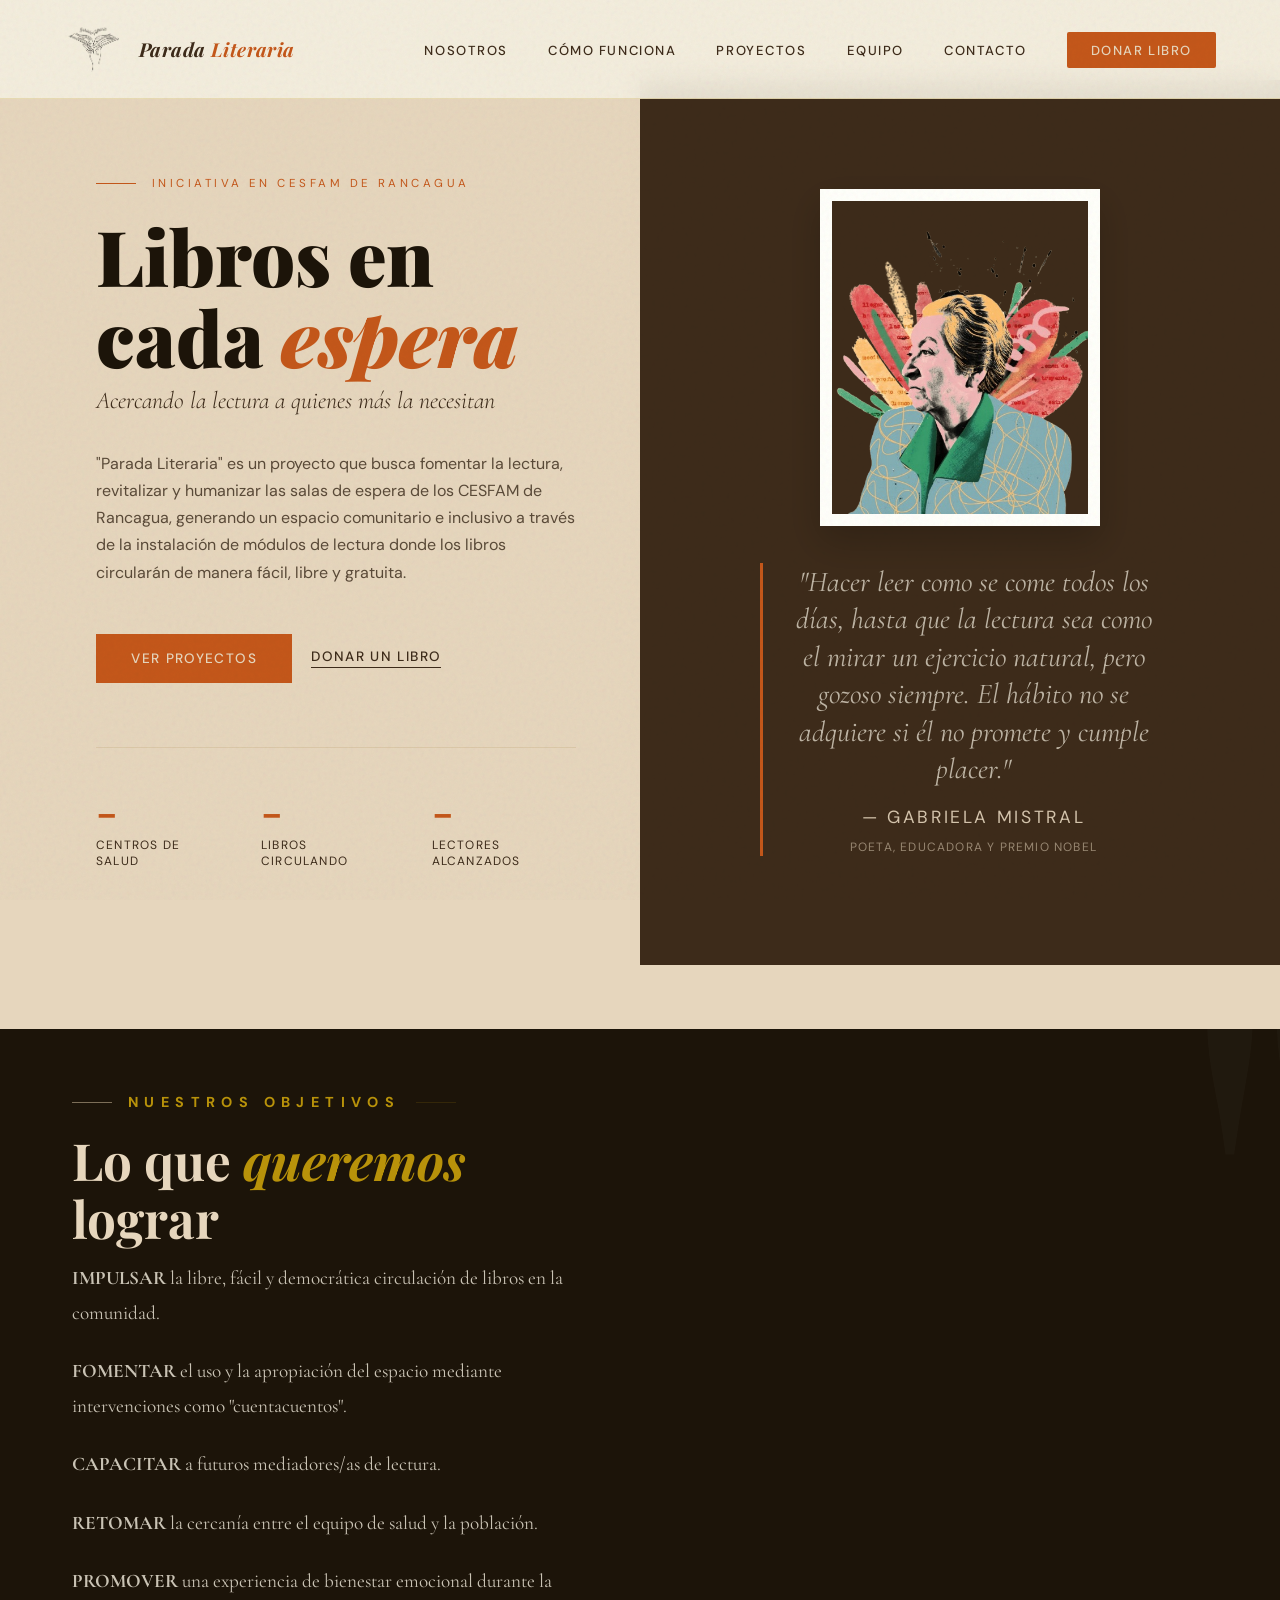
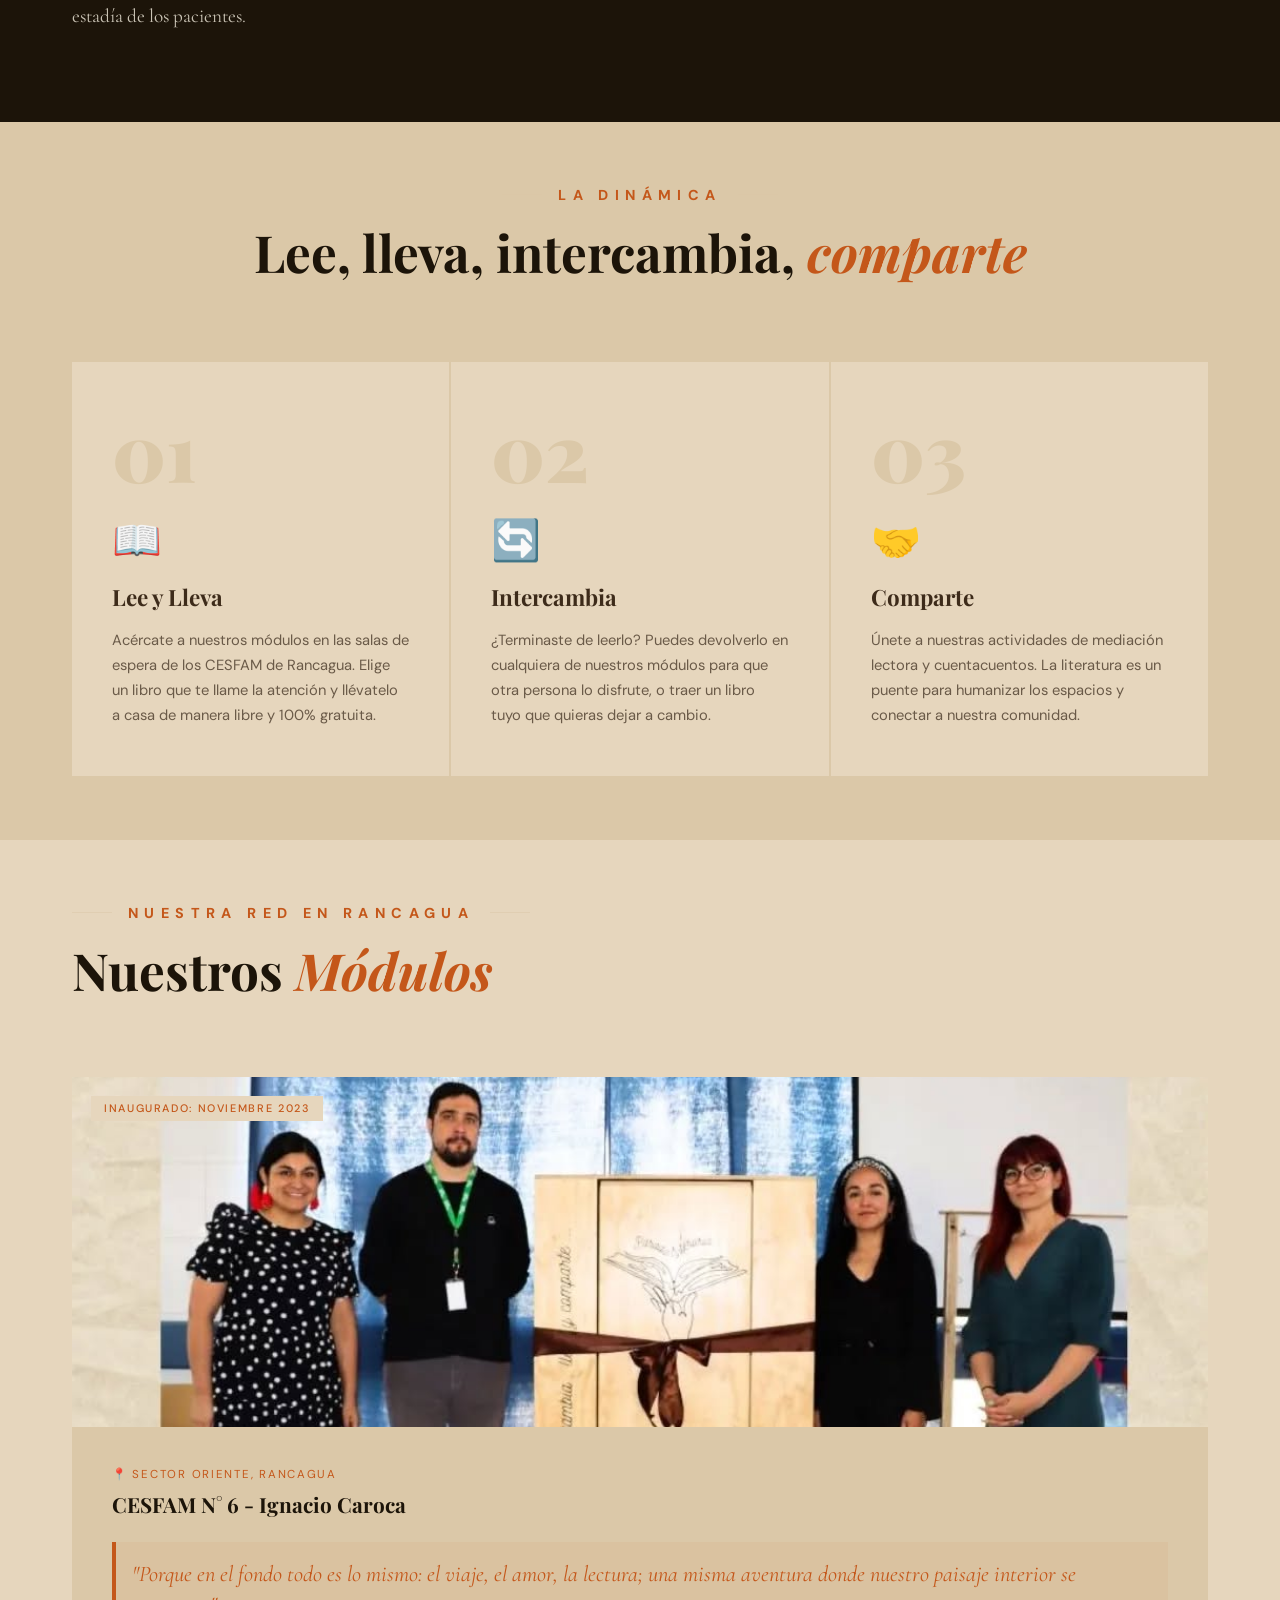
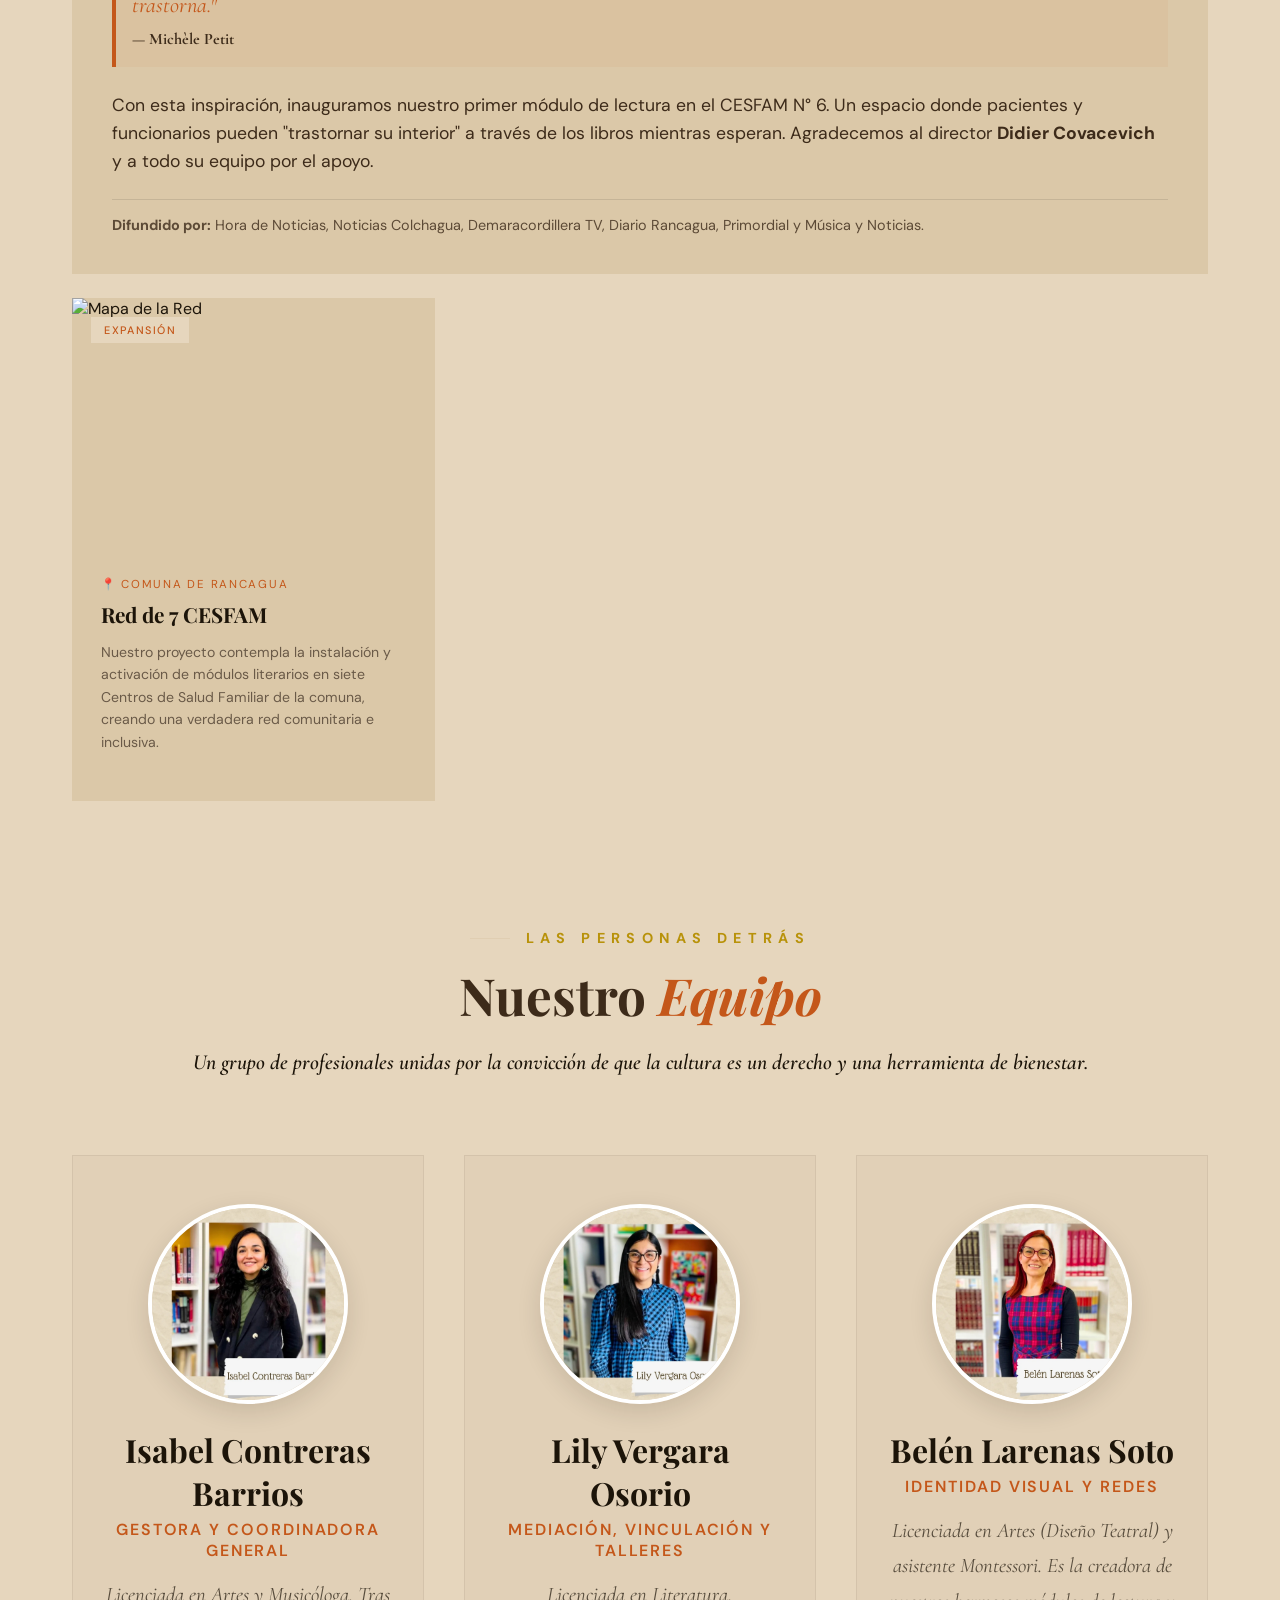
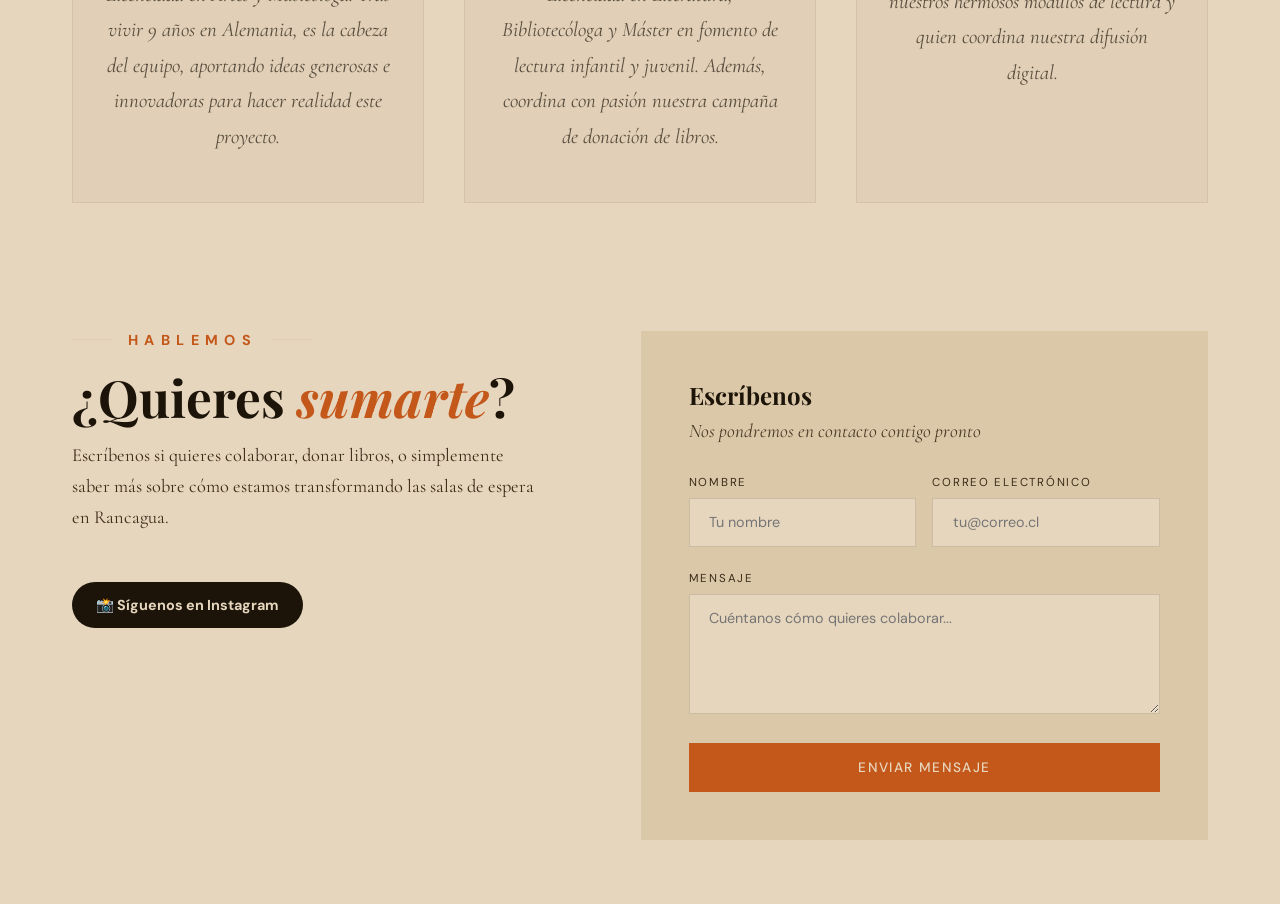
==== commit 231d2ce1: "Arreglos varios/mejorando la pagina" ====
--- a/index.html
+++ b/index.html
@@ -12,8 +12,12 @@
 <body>
 
 <nav>
-  <a href="#" class="nav-logo">
-  <img src="logo.png" alt="Logo Parada Literaria" style="height: 60px; width: auto;">
+  <a href="#" class="nav-logo" style="display: flex; align-items: center; gap: 15px; text-decoration: none;">
+  <img src="logo.png" alt="Logo" style="height: 60px; width: auto; mix-blend-mode: multiply;">
+  <span style="font-family: 'Playfair Display', serif; font-size: 1.2rem; font-weight: 700; color: var(--bark);">
+    Parada <span style="color: var(--terracotta); font-style: italic;">Literaria</span>
+  </span>
+</a>
 </a>
   <ul class="nav-links">
     <li><a href="#nosotros">Nosotros</a></li>
@@ -41,40 +45,43 @@
     </div>
     <div class="hero-stats">
       <div class="stat-item">
-        <div class="stat-number">12+</div>
+        <div class="stat-number">-</div>
         <div class="stat-label">Centros de salud</div>
       </div>
       <div class="stat-item">
-        <div class="stat-number">850</div>
+        <div class="stat-number">-</div>
         <div class="stat-label">Libros circulando</div>
       </div>
       <div class="stat-item">
-        <div class="stat-number">3K</div>
+        <div class="stat-number">-</div>
         <div class="stat-label">Lectores alcanzados</div>
       </div>
     </div>
   </div>
 
   <div class="hero-right">
-    <div class="hero-visual">
-      <div class="bookshelf-art">
-        <div class="shelf">
-          <div class="book b1">García Márquez</div>
-          <div class="book b2">Neruda</div>
-          <div class="book b3">Borges</div>
-        </div>
-        <div class="shelf shelf2">
-          <div class="book b3">Cervantes</div>
-          <div class="book b7">Woolf</div>
-          <div class="book b1">Kafka</div>
-        </div>
-      </div>
-      <div class="hero-quote">
-        "Un lector vive mil vidas antes de morir. El hombre que nunca lee solo vive una."
-        <cite>— George R.R. Martin</cite>
-      </div>
-    </div>
-  </div>
+    <div class="hero-right">
+  <div class="hero-visual" style="flex-direction: column; padding: 2rem;">
+    
+    <div class="mistral-container" style="margin-bottom: 2rem;">
+      <img src="gabriela.png" alt="Gabriela Mistral" 
+           style="width: 280px; height: auto; border: 12px solid #fff; box-shadow: 0 15px 35px rgba(0,0,0,0.2); filter: sepia(30%);">
+    </div>
+
+    <div class="hero-quote" style="position: static; border-left: 3px solid var(--terracotta); padding-left: 1.5rem; max-width: 400px;">
+      <p style="font-size: 1.8rem; line-height: 1.3; margin-bottom: 1rem;">
+        "Hacer leer como se come todos los días, hasta que la lectura sea como el mirar un ejercicio natural, pero gozoso siempre. El hábito no se adquiere si él no promete y cumple placer."
+      </p>
+      <cite style="font-size: 1.1rem; color: var(--cream); opacity: 0.9; display: block;">
+        — Gabriela Mistral
+        <span style="display: block; font-size: 0.75rem; text-transform: uppercase; letter-spacing: 0.1em; margin-top: 0.5rem; opacity: 0.6;">
+          Poeta, Educadora y Premio Nobel
+        </span>
+      </cite>
+    </div>
+
+  </div>
+</div>
 </section>
 
 <section id="nosotros">
@@ -132,31 +139,45 @@
     </div>
 
     <div class="projects-grid">
-      <div class="project-card featured fade-up">
-        <div class="project-img img-hospital">
-          <span style="font-size: 3rem;">🏥</span>
-          <div class="project-badge">Primera Parada</div>
-        </div>
-        <div class="project-body">
+      <div class="project-card featured fade-up" style="grid-column: 1 / -1;"> 
+        <div class="project-img" style="height: 350px;">
+          <img src="cesfam6.jpg" alt="Inauguración CESFAM 6" style="width: 100%; height: 100%; object-fit: cover; object-position: center 34%;">
+          <div class="project-badge">Inaugurado: Noviembre 2023</div>
+        </div>
+        <div class="project-body" style="padding: 2.5rem;">
           <div class="project-location">📍 Sector Oriente, Rancagua</div>
-          <h3 class="project-name">CESFAM N° 6</h3>
-          <p class="project-desc">El punto de partida de nuestro proyecto en noviembre de 2023. Aquí instalamos nuestro primer módulo de lectura, inaugurando oficialmente el espacio para acercar la cultura a los pacientes y al equipo de salud.</p>
+          <h3 class="project-name">CESFAM N° 6 - Ignacio Caroca</h3>
+          
+          <blockquote style="font-family:'Cormorant Garamond',serif; font-size: 1.4rem; font-style: italic; color: var(--terracotta); border-left: 4px solid var(--terracotta); padding: 1rem; margin: 1.5rem 0; background: rgba(196, 87, 26, 0.05); line-height: 1.4;">
+            "Porque en el fondo todo es lo mismo: el viaje, el amor, la lectura; una misma aventura donde nuestro paisaje interior se trastorna." <br>
+            <cite style="font-size: 1rem; font-style: normal; font-weight: bold; color: var(--bark); display: block; margin-top: 0.5rem;">— Michèle Petit</cite>
+          </blockquote>
+
+          <p class="project-desc" style="font-size: 1.1rem; color: var(--bark); margin-bottom: 1.5rem;">
+            Con esta inspiración, inauguramos nuestro primer módulo de lectura en el CESFAM N° 6. Un espacio donde pacientes y funcionarios pueden "trastornar su interior" a través de los libros mientras esperan. Agradecemos al director <strong>Didier Covacevich</strong> y a todo su equipo por el apoyo.
+          </p>
+
+          <div class="media-thanks" style="margin-top: 1.5rem; padding-top: 1rem; border-top: 1px solid rgba(0,0,0,0.1);">
+            <p style="font-size: 0.9rem; color: var(--bark); opacity: 0.8;">
+              <strong>Difundido por:</strong> Hora de Noticias, Noticias Colchagua, Demaracordillera TV, Diario Rancagua, Primordial y Música y Noticias.
+            </p>
+          </div>
         </div>
       </div>
 
       <div class="project-card fade-up">
-        <div class="project-img img-clinic">
-          <span style="font-size: 3rem;">🗺️</span>
+        <div class="project-img">
+          <img src="red-cesfam.jpg" alt="Mapa de la Red" style="width: 100%; height: 100%; object-fit: cover;">
           <div class="project-badge">Expansión</div>
         </div>
         <div class="project-body">
           <div class="project-location">📍 Comuna de Rancagua</div>
           <h3 class="project-name">Red de 7 CESFAM</h3>
-          <p class="project-desc">Nuestro proyecto contempla la instalación y activación de módulos literarios en siete Centros de Salud Familiar de la comuna, creando una verdadera red comunitaria.</p>
-        </div>
-      </div>
-    </div>
-  </div>
+          <p class="project-desc">Nuestro proyecto contempla la instalación y activación de módulos literarios en siete Centros de Salud Familiar de la comuna, creando una verdadera red comunitaria e inclusiva.</p>
+        </div>
+      </div>
+
+    </div> </div>
 </section>
 
 <section id="equipo">
--- a/style.css
+++ b/style.css
@@ -245,6 +245,7 @@
     display: flex;
     align-items: center;
     justify-content: center;
+    text-align: center;
   }
 
   /* Decorative bookshelf illustration */
@@ -322,32 +323,33 @@
   }
 
   /* ─── SECTION COMMON ─── */
-  section { padding: 7rem 0; }
+  section { padding: 4rem 0; }
 
   .container {
     max-width: 1200px;
     margin: 0 auto;
-    padding: 0 4rem;
+    padding: 0 2rem;
   }
 
   .section-eyebrow {
     font-family: 'DM Sans', sans-serif;
-    font-size: 0.72rem;
-    letter-spacing: 0.3em;
+    font-size: 0.9rem;
+    font-weight: 700;
+    letter-spacing: 0.4rem;
     text-transform: uppercase;
     color: var(--terracotta);
-    margin-bottom: 1rem;
+    margin-bottom: 1.2rem;
     display: flex;
     align-items: center;
     gap: 1rem;
   }
-
+  .section-eyebrow::before,
   .section-eyebrow::after {
     content: '';
-    flex: 1;
     height: 1px;
+    width: 40px;
     background: var(--parchment);
-    max-width: 80px;
+    opacity: 0.5;
   }
 
   .section-title {
@@ -356,7 +358,7 @@
     font-weight: 700;
     line-height: 1.15;
     color: var(--ink);
-    margin-bottom: 1.5rem;
+    margin-bottom: 0.8rem;
   }
 
   .section-title em { font-style: italic; color: var(--terracotta); }
@@ -620,14 +622,10 @@
   }
 
   .project-img {
-    height: 240px;
-    position: relative;
-    overflow: hidden;
-    display: flex;
-    align-items: center;
-    justify-content: center;
-    font-size: 4rem;
-  }
+  position: relative;
+  height: 250px; /* O el tamaño que prefieras */
+  overflow: hidden; /* Esto es clave para que la imagen se recorte en las esquinas */
+}
 
   .project-card.featured .project-img { height: 320px; }
 
@@ -744,8 +742,8 @@
 
 /* ─── EL TRUCO PARA LAS FOTOS CIRCULARES ─── */
 .team-avatar {
-  width: 150px; /* Fotos más grandes y profesionales */
-  height: 150px;
+  width: 200px; /* Fotos más grandes y profesionales */
+  height: 200px;
   margin: 0 auto 1.5rem;
   display: flex;
   align-items: center;
@@ -770,7 +768,7 @@
 /* Ajustes de color de texto para el fondo claro */
 .team-name {
   font-family: 'Playfair Display', serif;
-  font-size: 1.3rem;
+  font-size: 2rem;
   font-weight: 700;
   color: var(--ink);
   margin-bottom: 0.3rem;
@@ -778,7 +776,7 @@
 
 .team-role {
   font-family: 'DM Sans', sans-serif;
-  font-size: 0.8rem;
+  font-size: 1rem;
   letter-spacing: 0.12em;
   text-transform: uppercase;
   color: var(--terracotta); /* Rol en terracotta para destacar */
@@ -788,7 +786,7 @@
 
 .team-bio {
   font-family: 'Cormorant Garamond', serif;
-  font-size: 1.05rem;
+  font-size: 1.3rem;
   line-height: 1.7;
   color: rgba(28, 20, 9, 0.7);
   font-style: italic;
@@ -936,18 +934,20 @@
 
   .contact-label {
     font-family: 'DM Sans', sans-serif;
-    font-size: 0.72rem;
+    font-size: 0.85rem;
     letter-spacing: 0.15em;
     text-transform: uppercase;
     color: var(--terracotta);
-    margin-bottom: 0.3rem;
+    font-weight: 700;
+    margin-bottom: 0.5rem;
   }
 
   .contact-value {
     font-family: 'Cormorant Garamond', serif;
-    font-size: 1.1rem;
+    font-size: 1.25rem;
     color: var(--ink);
     line-height: 1.4;
+    font-weight: 500;
   }
 
   .contact-social {
@@ -987,9 +987,10 @@
   .form-subtitle {
     font-family: 'Cormorant Garamond', serif;
     font-style: italic;
-    font-size: 1rem;
+    font-size: 1.2rem;
     color: var(--bark);
     margin-bottom: 2rem;
+    opacity: 0.9;
   }
 
   .form-group {
@@ -1119,7 +1120,15 @@
   }
 
   /* ─── RESPONSIVE ─── */
-  @media (max-width: 900px) {
+  @media (max-width: 768px) { 
+
+    .form-row {
+    grid-template-columns: 1fr; /* En celulares, los campos se ponen uno sobre otro */
+  }
+  
+  .contact-form {
+    padding: 2rem 1.5rem; /* Menos espacio interno en pantallas chicas */
+  }
     nav { padding: 1rem 2rem; }
     .nav-links { display: none; }
     #hero { grid-template-columns: 1fr; }
